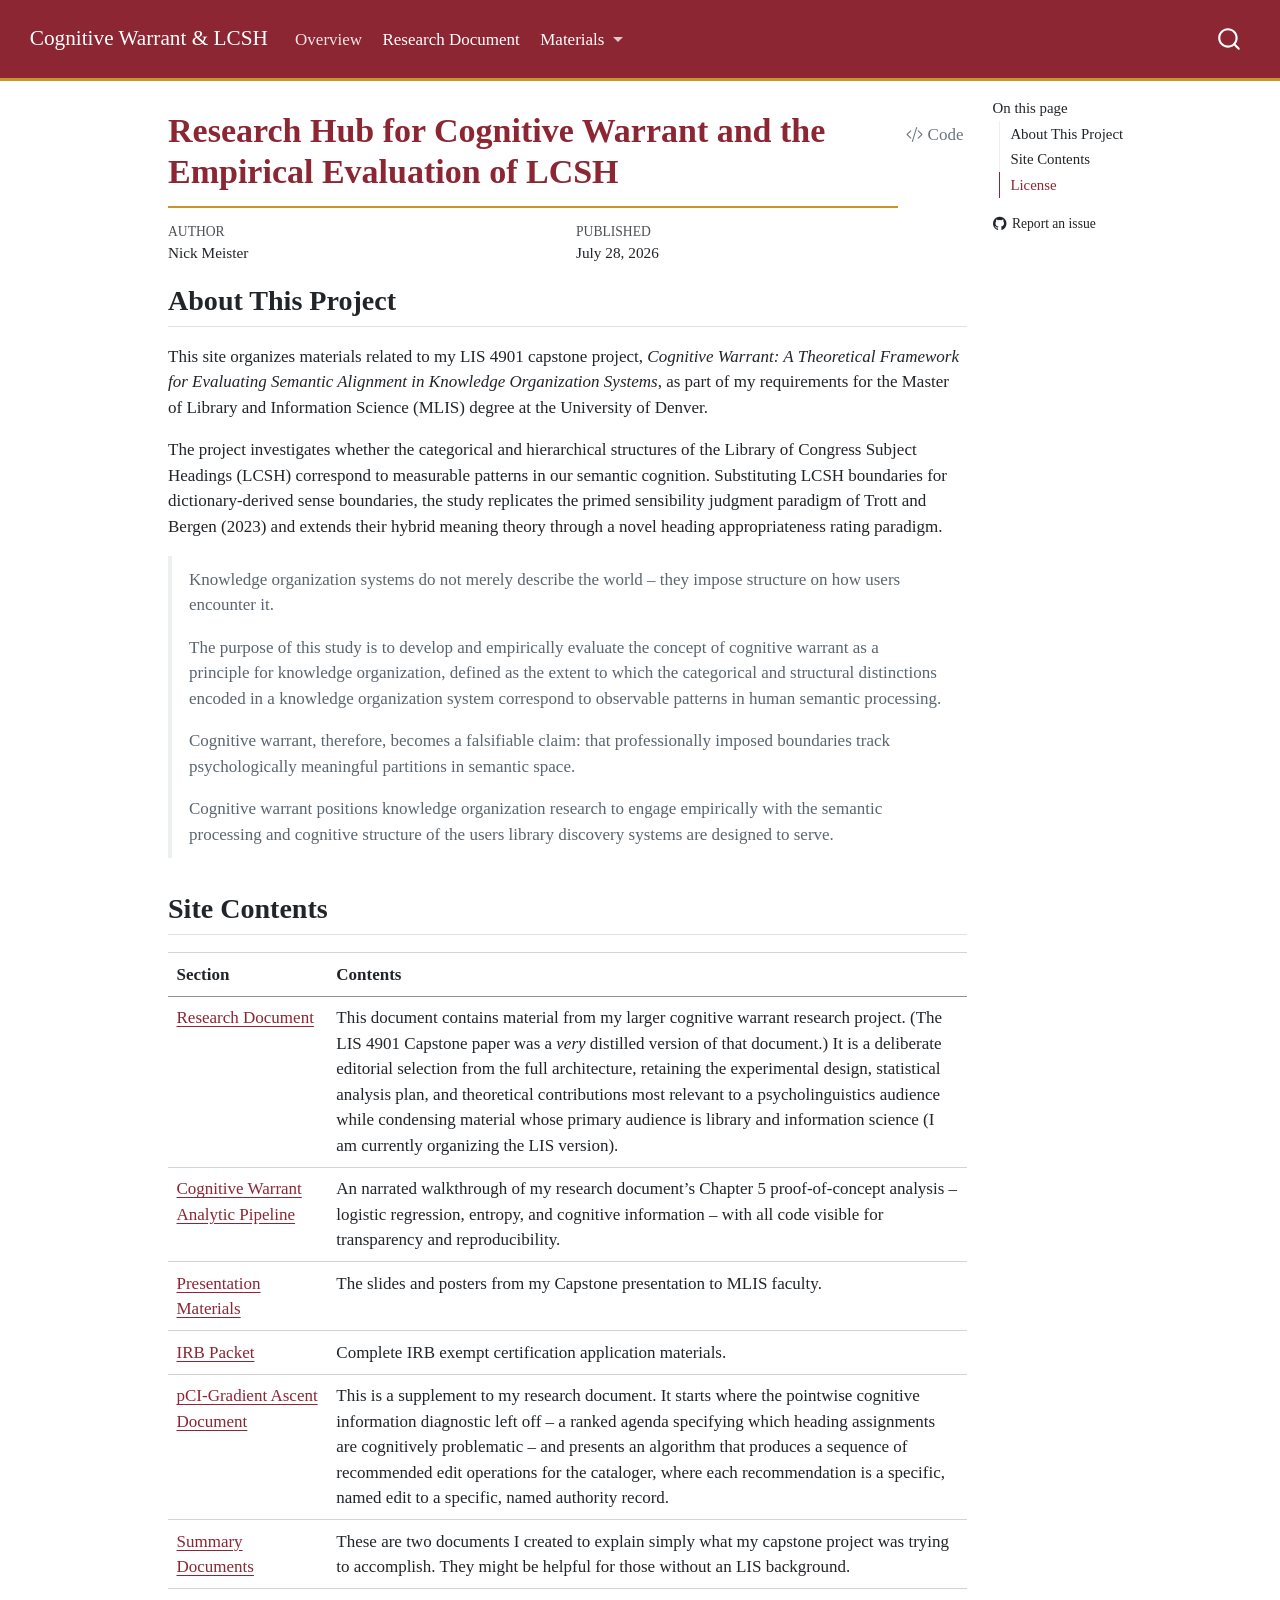
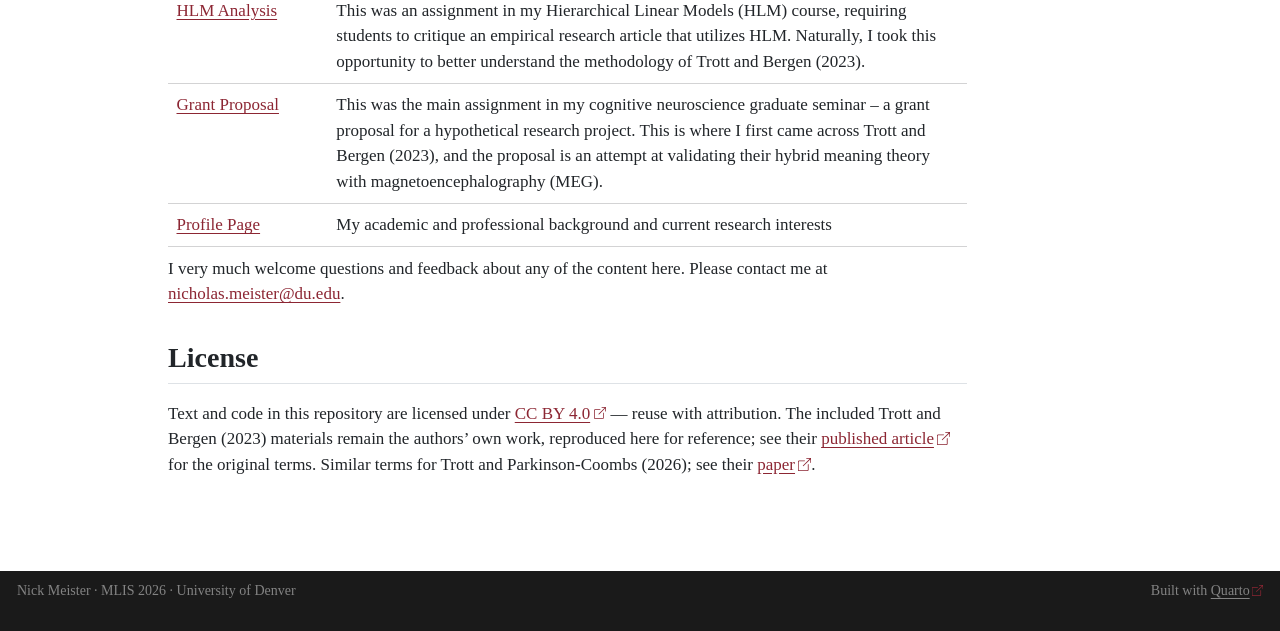
==== docs/index.html @ 25d312a7 "Minor edits" ====
<!DOCTYPE html>
<html xmlns="http://www.w3.org/1999/xhtml" lang="en" xml:lang="en"><head>

<meta charset="utf-8">
<meta name="generator" content="quarto-1.9.38">

<meta name="viewport" content="width=device-width, initial-scale=1.0, user-scalable=yes">

<meta name="author" content="Nick Meister">
<meta name="dcterms.date" content="2026-07-28">

<title>Research Hub for Cognitive Warrant and the Empirical Evaluation of LCSH – Cognitive Warrant &amp; LCSH: Research Hub</title>
<style>
/* Default styles provided by pandoc.
** See https://pandoc.org/MANUAL.html#variables-for-html for config info.
*/
code{white-space: pre-wrap;}
span.smallcaps{font-variant: small-caps;}
div.columns{display: flex; gap: min(4vw, 1.5em);}
div.column{flex: auto; overflow-x: auto;}
div.hanging-indent{margin-left: 1.5em; text-indent: -1.5em;}
ul.task-list{list-style: none;}
ul.task-list li input[type="checkbox"] {
  width: 0.8em;
  margin: 0 0.8em 0.2em -1em; /* quarto-specific, see https://github.com/quarto-dev/quarto-cli/issues/4556 */ 
  vertical-align: middle;
}
/* CSS for syntax highlighting */
html { -webkit-text-size-adjust: 100%; }
pre > code.sourceCode { white-space: pre; position: relative; }
pre > code.sourceCode > span { display: inline-block; line-height: 1.25; }
pre > code.sourceCode > span:empty { height: 1.2em; }
.sourceCode { overflow: visible; }
code.sourceCode > span { color: inherit; text-decoration: inherit; }
div.sourceCode { margin: 1em 0; }
pre.sourceCode { margin: 0; }
@media screen {
div.sourceCode { overflow: auto; }
}
@media print {
pre > code.sourceCode { white-space: pre-wrap; }
pre > code.sourceCode > span { text-indent: -5em; padding-left: 5em; }
}
pre.numberSource code
  { counter-reset: source-line 0; }
pre.numberSource code > span
  { position: relative; left: -4em; counter-increment: source-line; }
pre.numberSource code > span > a:first-child::before
  { content: counter(source-line);
    position: relative; left: -1em; text-align: right; vertical-align: baseline;
    border: none; display: inline-block;
    -webkit-touch-callout: none; -webkit-user-select: none;
    -khtml-user-select: none; -moz-user-select: none;
    -ms-user-select: none; user-select: none;
    padding: 0 4px; width: 4em;
  }
pre.numberSource { margin-left: 3em;  padding-left: 4px; }
div.sourceCode
  {   }
@media screen {
pre > code.sourceCode > span > a:first-child::before { text-decoration: underline; }
}
</style>


<script src="site_libs/quarto-nav/quarto-nav.js"></script>
<script src="site_libs/quarto-nav/headroom.min.js"></script>
<script src="site_libs/clipboard/clipboard.min.js"></script>
<script src="site_libs/quarto-search/autocomplete.umd.js"></script>
<script src="site_libs/quarto-search/fuse.min.js"></script>
<script src="site_libs/quarto-search/quarto-search.js"></script>
<meta name="quarto:offset" content="./">
<link href="./assets/img/favicon.png" rel="icon" type="image/png">
<script src="site_libs/quarto-html/quarto.js" type="module"></script>
<script src="site_libs/quarto-html/tabsets/tabsets.js" type="module"></script>
<script src="site_libs/quarto-html/popper.min.js"></script>
<script src="site_libs/quarto-html/tippy.umd.min.js"></script>
<script src="site_libs/quarto-html/anchor.min.js"></script>
<link href="site_libs/quarto-html/tippy.css" rel="stylesheet">
<link href="site_libs/quarto-html/quarto-syntax-highlighting-de63f62b328812d8e578a4d74e282472.css" rel="stylesheet" id="quarto-text-highlighting-styles">
<script src="site_libs/bootstrap/bootstrap.min.js"></script>
<link href="site_libs/bootstrap/bootstrap-icons.css" rel="stylesheet">
<link href="site_libs/bootstrap/bootstrap-5c095410065b229b6694b9f661c4a6af.min.css" rel="stylesheet" append-hash="true" id="quarto-bootstrap" data-mode="light">
<script id="quarto-search-options" type="application/json">{
  "location": "navbar",
  "copy-button": false,
  "collapse-after": 3,
  "panel-placement": "end",
  "type": "overlay",
  "limit": 50,
  "keyboard-shortcut": [
    "f",
    "/",
    "s"
  ],
  "show-item-context": false,
  "language": {
    "search-no-results-text": "No results",
    "search-matching-documents-text": "matching documents",
    "search-copy-link-title": "Copy link to search",
    "search-hide-matches-text": "Hide additional matches",
    "search-more-match-text": "more match in this document",
    "search-more-matches-text": "more matches in this document",
    "search-clear-button-title": "Clear",
    "search-text-placeholder": "",
    "search-detached-cancel-button-title": "Cancel",
    "search-submit-button-title": "Submit",
    "search-label": "Search"
  }
}</script>
<style>html{ scroll-behavior: smooth; }</style>


</head>

<body class="nav-fixed quarto-light">

<div id="quarto-search-results"></div>
  <header id="quarto-header" class="headroom fixed-top">
    <nav class="navbar navbar-expand-lg " data-bs-theme="dark">
      <div class="navbar-container container-fluid">
      <div class="navbar-brand-container mx-auto">
    <a class="navbar-brand" href="./index.html">
    <span class="navbar-title">Cognitive Warrant &amp; LCSH</span>
    </a>
  </div>
            <div id="quarto-search" class="" title="Search"></div>
          <button class="navbar-toggler" type="button" data-bs-toggle="collapse" data-bs-target="#navbarCollapse" aria-controls="navbarCollapse" role="menu" aria-expanded="false" aria-label="Toggle navigation" onclick="if (window.quartoToggleHeadroom) { window.quartoToggleHeadroom(); }">
  <span class="navbar-toggler-icon"></span>
</button>
          <div class="collapse navbar-collapse" id="navbarCollapse">
            <ul class="navbar-nav navbar-nav-scroll me-auto">
  <li class="nav-item">
    <a class="nav-link active" href="./index.html" aria-current="page"> 
<span class="menu-text">Overview</span></a>
  </li>  
  <li class="nav-item">
    <a class="nav-link" href="./pages/manuscript.html"> 
<span class="menu-text">Research Document</span></a>
  </li>  
  <li class="nav-item dropdown ">
    <a class="nav-link dropdown-toggle" href="#" id="nav-menu-materials" role="link" data-bs-toggle="dropdown" aria-expanded="false">
 <span class="menu-text">Materials</span>
    </a>
    <ul class="dropdown-menu" aria-labelledby="nav-menu-materials">    
        <li>
    <a class="dropdown-item" href="./pages/irb.html">
 <span class="dropdown-text">IRB Packet</span></a>
  </li>  
        <li>
    <a class="dropdown-item" href="./pages/presentation.html">
 <span class="dropdown-text">Presentation</span></a>
  </li>  
        <li>
    <a class="dropdown-item" href="./pages/cognitive-warrant-pipeline.html">
 <span class="dropdown-text">Analytic Pipeline</span></a>
  </li>  
    </ul>
  </li>
</ul>
          </div> <!-- /navcollapse -->
            <div class="quarto-navbar-tools">
</div>
      </div> <!-- /container-fluid -->
    </nav>
</header>
<!-- content -->
<div id="quarto-content" class="quarto-container page-columns page-rows-contents page-layout-article page-navbar">
<!-- sidebar -->
<!-- margin-sidebar -->
    <div id="quarto-margin-sidebar" class="sidebar margin-sidebar">
        <nav id="TOC" role="doc-toc" class="toc-active">
    <h2 id="toc-title">On this page</h2>
   
  <ul>
  <li><a href="#about-this-project" id="toc-about-this-project" class="nav-link active" data-scroll-target="#about-this-project">About This Project</a></li>
  <li><a href="#site-contents" id="toc-site-contents" class="nav-link" data-scroll-target="#site-contents">Site Contents</a></li>
  <li><a href="#license" id="toc-license" class="nav-link" data-scroll-target="#license">License</a></li>
  </ul>
<div class="toc-actions"><ul><li><a href="https://github.com/nicholasmeister/cognitive-warrant/issues/new" class="toc-action"><i class="bi bi-github"></i>Report an issue</a></li></ul></div></nav>
    </div>
<!-- main -->
<main class="content" id="quarto-document-content">

<header id="title-block-header" class="quarto-title-block default">
<div class="quarto-title">
<div class="quarto-title-block"><div><h1 class="title">Research Hub for Cognitive Warrant and the Empirical Evaluation of LCSH</h1><button type="button" class="btn code-tools-button" id="quarto-code-tools-source"><i class="bi"></i> Code</button></div></div>
</div>



<div class="quarto-title-meta">

    <div>
    <div class="quarto-title-meta-heading">Author</div>
    <div class="quarto-title-meta-contents">
             <p>Nick Meister </p>
          </div>
  </div>
    
    <div>
    <div class="quarto-title-meta-heading">Published</div>
    <div class="quarto-title-meta-contents">
      <p class="date">July 28, 2026</p>
    </div>
  </div>
  
    
  </div>
  


</header>


<section id="about-this-project" class="level2">
<h2 class="anchored" data-anchor-id="about-this-project">About This Project</h2>
<p>This site organizes materials related to my LIS 4901 capstone project, <em>Cognitive Warrant: A Theoretical Framework for Evaluating Semantic Alignment in Knowledge Organization Systems</em>, as part of my requirements for the Master of Library and Information Science (MLIS) degree at the University of Denver.</p>
<p>The project investigates whether the categorical and hierarchical structures of the Library of Congress Subject Headings (LCSH) correspond to measurable patterns in our semantic cognition. Substituting LCSH boundaries for dictionary-derived sense boundaries, the study replicates the primed sensibility judgment paradigm of Trott and Bergen (2023) and extends their hybrid meaning theory through a novel heading appropriateness rating paradigm.</p>
<blockquote class="blockquote">
<p>Knowledge organization systems do not merely describe the world – they impose structure on how users encounter it.</p>
<p>The purpose of this study is to develop and empirically evaluate the concept of cognitive warrant as a principle for knowledge organization, defined as the extent to which the categorical and structural distinctions encoded in a knowledge organization system correspond to observable patterns in human semantic processing.</p>
<p>Cognitive warrant, therefore, becomes a falsifiable claim: that professionally imposed boundaries track psychologically meaningful partitions in semantic space.</p>
<p>Cognitive warrant positions knowledge organization research to engage empirically with the semantic processing and cognitive structure of the users library discovery systems are designed to serve.</p>
</blockquote>
</section>
<section id="site-contents" class="level2">
<h2 class="anchored" data-anchor-id="site-contents">Site Contents</h2>
<table class="caption-top table">
<colgroup>
<col style="width: 20%">
<col style="width: 80%">
</colgroup>
<thead>
<tr class="header">
<th>Section</th>
<th>Contents</th>
</tr>
</thead>
<tbody>
<tr class="odd">
<td><a href="./pages/manuscript.html">Research Document</a></td>
<td>This document contains material from my larger cognitive warrant research project. (The LIS 4901 Capstone paper was a <em>very</em> distilled version of that document.) It is a deliberate editorial selection from the full architecture, retaining the experimental design, statistical analysis plan, and theoretical contributions most relevant to a psycholinguistics audience while condensing material whose primary audience is library and information science (I am currently organizing the LIS version).</td>
</tr>
<tr class="even">
<td><a href="./pages/cognitive-warrant-pipeline.html">Cognitive Warrant Analytic Pipeline</a></td>
<td>An narrated walkthrough of my research document’s Chapter 5 proof-of-concept analysis – logistic regression, entropy, and cognitive information – with all code visible for transparency and reproducibility.</td>
</tr>
<tr class="odd">
<td><a href="./pages/presentation.html">Presentation Materials</a></td>
<td>The slides and posters from my Capstone presentation to MLIS faculty.</td>
</tr>
<tr class="even">
<td><a href="./pages/irb.html">IRB Packet</a></td>
<td>Complete IRB exempt certification application materials.</td>
</tr>
<tr class="odd">
<td><a href="./pages/gradient-ascent.html">pCI-Gradient Ascent Document</a></td>
<td>This is a supplement to my research document. It starts where the pointwise cognitive information diagnostic left off – a ranked agenda specifying which heading assignments are cognitively problematic – and presents an algorithm that produces a sequence of recommended edit operations for the cataloger, where each recommendation is a specific, named edit to a specific, named authority record.</td>
</tr>
<tr class="even">
<td><a href="./pages/summary-documents.html">Summary Documents</a></td>
<td>These are two documents I created to explain simply what my capstone project was trying to accomplish. They might be helpful for those without an LIS background.</td>
</tr>
<tr class="odd">
<td><a href="./pages/hlm-analysis.html">HLM Analysis</a></td>
<td>This was an assignment in my Hierarchical Linear Models (HLM) course, requiring students to critique an empirical research article that utilizes HLM. Naturally, I took this opportunity to better understand the methodology of Trott and Bergen (2023).</td>
</tr>
<tr class="even">
<td><a href="./pages/grant-proposal.html">Grant Proposal</a></td>
<td>This was the main assignment in my cognitive neuroscience graduate seminar – a grant proposal for a hypothetical research project. This is where I first came across Trott and Bergen (2023), and the proposal is an attempt at validating their hybrid meaning theory with magnetoencephalography (MEG).</td>
</tr>
<tr class="odd">
<td><a href="./pages/profile.html">Profile Page</a></td>
<td>My academic and professional background and current research interests</td>
</tr>
</tbody>
</table>
<p>I very much welcome questions and feedback about any of the content here. Please contact me at <a href="mailto:nicholas.meister@du.edu">nicholas.meister@du.edu</a>.</p>
</section>
<section id="license" class="level2">
<h2 class="anchored" data-anchor-id="license">License</h2>
<p>Text and code in this repository are licensed under <a href="https://github.com/nicholasmeister/cognitive-warrant/blob/main/LICENSE">CC BY 4.0</a> — reuse with attribution. The included Trott and Bergen (2023) materials remain the authors’ own work, reproduced here for reference; see their <a href="https://doi.org/10.1037/rev0000420">published article</a> for the original terms. Similar terms for Trott and Parkinson-Coombs (2026); see their <a href="https://aclanthology.org/2026.evaleval-1.21/">paper</a>.</p>


<!-- -->

</section>

</main> <!-- /main -->
<script id="quarto-html-after-body" type="application/javascript">
  window.document.addEventListener("DOMContentLoaded", function (event) {
    const icon = "";
    const anchorJS = new window.AnchorJS();
    anchorJS.options = {
      placement: 'right',
      icon: icon
    };
    anchorJS.add('.anchored');
    const isCodeAnnotation = (el) => {
      for (const clz of el.classList) {
        if (clz.startsWith('code-annotation-')) {                     
          return true;
        }
      }
      return false;
    }
    const onCopySuccess = function(e) {
      // button target
      const button = e.trigger;
      // don't keep focus
      button.blur();
      // flash "checked"
      button.classList.add('code-copy-button-checked');
      var currentTitle = button.getAttribute("title");
      button.setAttribute("title", "Copied!");
      let tooltip;
      if (window.bootstrap) {
        button.setAttribute("data-bs-toggle", "tooltip");
        button.setAttribute("data-bs-placement", "left");
        button.setAttribute("data-bs-title", "Copied!");
        tooltip = new bootstrap.Tooltip(button, 
          { trigger: "manual", 
            customClass: "code-copy-button-tooltip",
            offset: [0, -8]});
        tooltip.show();    
      }
      setTimeout(function() {
        if (tooltip) {
          tooltip.hide();
          button.removeAttribute("data-bs-title");
          button.removeAttribute("data-bs-toggle");
          button.removeAttribute("data-bs-placement");
        }
        button.setAttribute("title", currentTitle);
        button.classList.remove('code-copy-button-checked');
      }, 1000);
      // clear code selection
      e.clearSelection();
    }
    const getTextToCopy = function(trigger) {
      const outerScaffold = trigger.parentElement.cloneNode(true);
      const codeEl = outerScaffold.querySelector('code');
      for (const childEl of codeEl.children) {
        if (isCodeAnnotation(childEl)) {
          childEl.remove();
        }
      }
      return codeEl.innerText;
    }
    const clipboard = new window.ClipboardJS('.code-copy-button:not([data-in-quarto-modal])', {
      text: getTextToCopy
    });
    clipboard.on('success', onCopySuccess);
    if (window.document.getElementById('quarto-embedded-source-code-modal')) {
      const clipboardModal = new window.ClipboardJS('.code-copy-button[data-in-quarto-modal]', {
        text: getTextToCopy,
        container: window.document.getElementById('quarto-embedded-source-code-modal')
      });
      clipboardModal.on('success', onCopySuccess);
    }
    const viewSource = window.document.getElementById('quarto-view-source') ||
                       window.document.getElementById('quarto-code-tools-source');
    if (viewSource) {
      const sourceUrl = viewSource.getAttribute("data-quarto-source-url");
      viewSource.addEventListener("click", function(e) {
        if (sourceUrl) {
          // rstudio viewer pane
          if (/\bcapabilities=\b/.test(window.location)) {
            window.open(sourceUrl);
          } else {
            window.location.href = sourceUrl;
          }
        } else {
          const modal = new bootstrap.Modal(document.getElementById('quarto-embedded-source-code-modal'));
          modal.show();
        }
        return false;
      });
    }
    function toggleCodeHandler(show) {
      return function(e) {
        const detailsSrc = window.document.querySelectorAll(".cell > details > .sourceCode");
        for (let i=0; i<detailsSrc.length; i++) {
          const details = detailsSrc[i].parentElement;
          if (show) {
            details.open = true;
          } else {
            details.removeAttribute("open");
          }
        }
        const cellCodeDivs = window.document.querySelectorAll(".cell > .sourceCode");
        const fromCls = show ? "hidden" : "unhidden";
        const toCls = show ? "unhidden" : "hidden";
        for (let i=0; i<cellCodeDivs.length; i++) {
          const codeDiv = cellCodeDivs[i];
          if (codeDiv.classList.contains(fromCls)) {
            codeDiv.classList.remove(fromCls);
            codeDiv.classList.add(toCls);
          } 
        }
        return false;
      }
    }
    const hideAllCode = window.document.getElementById("quarto-hide-all-code");
    if (hideAllCode) {
      hideAllCode.addEventListener("click", toggleCodeHandler(false));
    }
    const showAllCode = window.document.getElementById("quarto-show-all-code");
    if (showAllCode) {
      showAllCode.addEventListener("click", toggleCodeHandler(true));
    }
      var localhostRegex = new RegExp(/^(?:http|https):\/\/localhost\:?[0-9]*\//);
      var mailtoRegex = new RegExp(/^mailto:/);
        var filterRegex = new RegExp('/' + window.location.host + '/');
      var isInternal = (href) => {
          return filterRegex.test(href) || localhostRegex.test(href) || mailtoRegex.test(href);
      }
      // Inspect non-navigation links and adorn them if external
     var links = window.document.querySelectorAll('a[href]:not(.nav-link):not(.navbar-brand):not(.toc-action):not(.sidebar-link):not(.sidebar-item-toggle):not(.pagination-link):not(.no-external):not([aria-hidden]):not(.dropdown-item):not(.quarto-navigation-tool):not(.about-link)');
      for (var i=0; i<links.length; i++) {
        const link = links[i];
        if (!isInternal(link.href)) {
          // undo the damage that might have been done by quarto-nav.js in the case of
          // links that we want to consider external
          if (link.dataset.originalHref !== undefined) {
            link.href = link.dataset.originalHref;
          }
            // target, if specified
            link.setAttribute("target", "_blank");
            if (link.getAttribute("rel") === null) {
              link.setAttribute("rel", "noopener");
            }
            // default icon
            link.classList.add("external");
        }
      }
    function tippyHover(el, contentFn, onTriggerFn, onUntriggerFn) {
      const config = {
        allowHTML: true,
        maxWidth: 500,
        delay: 100,
        arrow: false,
        appendTo: function(el) {
            return el.parentElement;
        },
        interactive: true,
        interactiveBorder: 10,
        theme: 'quarto',
        placement: 'bottom-start',
      };
      if (contentFn) {
        config.content = contentFn;
      }
      if (onTriggerFn) {
        config.onTrigger = onTriggerFn;
      }
      if (onUntriggerFn) {
        config.onUntrigger = onUntriggerFn;
      }
      window.tippy(el, config); 
    }
    const noterefs = window.document.querySelectorAll('a[role="doc-noteref"]');
    for (var i=0; i<noterefs.length; i++) {
      const ref = noterefs[i];
      tippyHover(ref, function() {
        // use id or data attribute instead here
        let href = ref.getAttribute('data-footnote-href') || ref.getAttribute('href');
        try { href = new URL(href).hash; } catch {}
        const id = href.replace(/^#\/?/, "");
        const note = window.document.getElementById(id);
        if (note) {
          return note.innerHTML;
        } else {
          return "";
        }
      });
    }
    const xrefs = window.document.querySelectorAll('a.quarto-xref');
    const processXRef = (id, note) => {
      // Strip column container classes
      const stripColumnClz = (el) => {
        el.classList.remove("page-full", "page-columns");
        if (el.children) {
          for (const child of el.children) {
            stripColumnClz(child);
          }
        }
      }
      stripColumnClz(note)
      if (id === null || id.startsWith('sec-')) {
        // Special case sections, only their first couple elements
        const container = document.createElement("div");
        if (note.children && note.children.length > 2) {
          container.appendChild(note.children[0].cloneNode(true));
          for (let i = 1; i < note.children.length; i++) {
            const child = note.children[i];
            if (child.tagName === "P" && child.innerText === "") {
              continue;
            } else {
              container.appendChild(child.cloneNode(true));
              break;
            }
          }
          if (window.Quarto?.typesetMath) {
            window.Quarto.typesetMath(container);
          }
          return container.innerHTML
        } else {
          if (window.Quarto?.typesetMath) {
            window.Quarto.typesetMath(note);
          }
          return note.innerHTML;
        }
      } else {
        // Remove any anchor links if they are present
        const anchorLink = note.querySelector('a.anchorjs-link');
        if (anchorLink) {
          anchorLink.remove();
        }
        if (window.Quarto?.typesetMath) {
          window.Quarto.typesetMath(note);
        }
        if (note.classList.contains("callout")) {
          return note.outerHTML;
        } else {
          return note.innerHTML;
        }
      }
    }
    for (var i=0; i<xrefs.length; i++) {
      const xref = xrefs[i];
      tippyHover(xref, undefined, function(instance) {
        instance.disable();
        let url = xref.getAttribute('href');
        let hash = undefined; 
        if (url.startsWith('#')) {
          hash = url;
        } else {
          try { hash = new URL(url).hash; } catch {}
        }
        if (hash) {
          const id = hash.replace(/^#\/?/, "");
          const note = window.document.getElementById(id);
          if (note !== null) {
            try {
              const html = processXRef(id, note.cloneNode(true));
              instance.setContent(html);
            } finally {
              instance.enable();
              instance.show();
            }
          } else {
            // See if we can fetch this
            fetch(url.split('#')[0])
            .then(res => res.text())
            .then(html => {
              const parser = new DOMParser();
              const htmlDoc = parser.parseFromString(html, "text/html");
              const note = htmlDoc.getElementById(id);
              if (note !== null) {
                const html = processXRef(id, note);
                instance.setContent(html);
              } 
            }).finally(() => {
              instance.enable();
              instance.show();
            });
          }
        } else {
          // See if we can fetch a full url (with no hash to target)
          // This is a special case and we should probably do some content thinning / targeting
          fetch(url)
          .then(res => res.text())
          .then(html => {
            const parser = new DOMParser();
            const htmlDoc = parser.parseFromString(html, "text/html");
            const note = htmlDoc.querySelector('main.content');
            if (note !== null) {
              // This should only happen for chapter cross references
              // (since there is no id in the URL)
              // remove the first header
              if (note.children.length > 0 && note.children[0].tagName === "HEADER") {
                note.children[0].remove();
              }
              const html = processXRef(null, note);
              instance.setContent(html);
            } 
          }).finally(() => {
            instance.enable();
            instance.show();
          });
        }
      }, function(instance) {
      });
    }
        let selectedAnnoteEl;
        const selectorForAnnotation = ( cell, annotation) => {
          let cellAttr = 'data-code-cell="' + cell + '"';
          let lineAttr = 'data-code-annotation="' +  annotation + '"';
          const selector = 'span[' + cellAttr + '][' + lineAttr + ']';
          return selector;
        }
        const selectCodeLines = (annoteEl) => {
          const doc = window.document;
          const targetCell = annoteEl.getAttribute("data-target-cell");
          const targetAnnotation = annoteEl.getAttribute("data-target-annotation");
          const annoteSpan = window.document.querySelector(selectorForAnnotation(targetCell, targetAnnotation));
          const lines = annoteSpan.getAttribute("data-code-lines").split(",");
          const lineIds = lines.map((line) => {
            return targetCell + "-" + line;
          })
          let top = null;
          let height = null;
          let parent = null;
          if (lineIds.length > 0) {
              //compute the position of the single el (top and bottom and make a div)
              const el = window.document.getElementById(lineIds[0]);
              top = el.offsetTop;
              height = el.offsetHeight;
              parent = el.parentElement.parentElement;
            if (lineIds.length > 1) {
              const lastEl = window.document.getElementById(lineIds[lineIds.length - 1]);
              const bottom = lastEl.offsetTop + lastEl.offsetHeight;
              height = bottom - top;
            }
            if (top !== null && height !== null && parent !== null) {
              // cook up a div (if necessary) and position it 
              let div = window.document.getElementById("code-annotation-line-highlight");
              if (div === null) {
                div = window.document.createElement("div");
                div.setAttribute("id", "code-annotation-line-highlight");
                div.style.position = 'absolute';
                parent.appendChild(div);
              }
              div.style.top = top - 2 + "px";
              div.style.height = height + 4 + "px";
              div.style.left = 0;
              let gutterDiv = window.document.getElementById("code-annotation-line-highlight-gutter");
              if (gutterDiv === null) {
                gutterDiv = window.document.createElement("div");
                gutterDiv.setAttribute("id", "code-annotation-line-highlight-gutter");
                gutterDiv.style.position = 'absolute';
                const codeCell = window.document.getElementById(targetCell);
                const gutter = codeCell.querySelector('.code-annotation-gutter');
                gutter.appendChild(gutterDiv);
              }
              gutterDiv.style.top = top - 2 + "px";
              gutterDiv.style.height = height + 4 + "px";
            }
            selectedAnnoteEl = annoteEl;
          }
        };
        const unselectCodeLines = () => {
          const elementsIds = ["code-annotation-line-highlight", "code-annotation-line-highlight-gutter"];
          elementsIds.forEach((elId) => {
            const div = window.document.getElementById(elId);
            if (div) {
              div.remove();
            }
          });
          selectedAnnoteEl = undefined;
        };
          // Handle positioning of the toggle
      window.addEventListener(
        "resize",
        throttle(() => {
          elRect = undefined;
          if (selectedAnnoteEl) {
            selectCodeLines(selectedAnnoteEl);
          }
        }, 10)
      );
      function throttle(fn, ms) {
      let throttle = false;
      let timer;
        return (...args) => {
          if(!throttle) { // first call gets through
              fn.apply(this, args);
              throttle = true;
          } else { // all the others get throttled
              if(timer) clearTimeout(timer); // cancel #2
              timer = setTimeout(() => {
                fn.apply(this, args);
                timer = throttle = false;
              }, ms);
          }
        };
      }
        // Attach click handler to the DT
        const annoteDls = window.document.querySelectorAll('dt[data-target-cell]');
        for (const annoteDlNode of annoteDls) {
          annoteDlNode.addEventListener('click', (event) => {
            const clickedEl = event.target;
            if (clickedEl !== selectedAnnoteEl) {
              unselectCodeLines();
              const activeEl = window.document.querySelector('dt[data-target-cell].code-annotation-active');
              if (activeEl) {
                activeEl.classList.remove('code-annotation-active');
              }
              selectCodeLines(clickedEl);
              clickedEl.classList.add('code-annotation-active');
            } else {
              // Unselect the line
              unselectCodeLines();
              clickedEl.classList.remove('code-annotation-active');
            }
          });
        }
    const findCites = (el) => {
      const parentEl = el.parentElement;
      if (parentEl) {
        const cites = parentEl.dataset.cites;
        if (cites) {
          return {
            el,
            cites: cites.split(' ')
          };
        } else {
          return findCites(el.parentElement)
        }
      } else {
        return undefined;
      }
    };
    var bibliorefs = window.document.querySelectorAll('a[role="doc-biblioref"]');
    for (var i=0; i<bibliorefs.length; i++) {
      const ref = bibliorefs[i];
      const citeInfo = findCites(ref);
      if (citeInfo) {
        tippyHover(citeInfo.el, function() {
          var popup = window.document.createElement('div');
          citeInfo.cites.forEach(function(cite) {
            var citeDiv = window.document.createElement('div');
            citeDiv.classList.add('hanging-indent');
            citeDiv.classList.add('csl-entry');
            var biblioDiv = window.document.getElementById('ref-' + cite);
            if (biblioDiv) {
              citeDiv.innerHTML = biblioDiv.innerHTML;
            }
            popup.appendChild(citeDiv);
          });
          return popup.innerHTML;
        });
      }
    }
  });
  </script><div class="modal fade" id="quarto-embedded-source-code-modal" tabindex="-1" aria-labelledby="quarto-embedded-source-code-modal-label" aria-hidden="true"><div class="modal-dialog modal-dialog-scrollable"><div class="modal-content"><div class="modal-header"><h5 class="modal-title" id="quarto-embedded-source-code-modal-label">Source Code</h5><button class="btn-close" data-bs-dismiss="modal"></button></div><div class="modal-body"><div class="">
<div class="code-copy-outer-scaffold"><div class="sourceCode" id="cb1" data-shortcodes="false"><pre class="sourceCode markdown code-with-copy"><code class="sourceCode markdown"><span id="cb1-1"><a href="#cb1-1" aria-hidden="true" tabindex="-1"></a><span class="co">---</span></span>
<span id="cb1-2"><a href="#cb1-2" aria-hidden="true" tabindex="-1"></a><span class="an">title:</span><span class="co"> "Research Hub for Cognitive Warrant and the Empirical Evaluation of LCSH"</span></span>
<span id="cb1-3"><a href="#cb1-3" aria-hidden="true" tabindex="-1"></a><span class="an">author:</span><span class="co"> "Nick Meister"</span></span>
<span id="cb1-4"><a href="#cb1-4" aria-hidden="true" tabindex="-1"></a><span class="an">date:</span><span class="co"> "July 28, 2026"</span></span>
<span id="cb1-5"><a href="#cb1-5" aria-hidden="true" tabindex="-1"></a><span class="co">---</span></span>
<span id="cb1-6"><a href="#cb1-6" aria-hidden="true" tabindex="-1"></a></span>
<span id="cb1-7"><a href="#cb1-7" aria-hidden="true" tabindex="-1"></a><span class="fu">## About This Project</span></span>
<span id="cb1-8"><a href="#cb1-8" aria-hidden="true" tabindex="-1"></a></span>
<span id="cb1-9"><a href="#cb1-9" aria-hidden="true" tabindex="-1"></a>This site organizes materials related to my LIS 4901 capstone project, *Cognitive Warrant: A Theoretical Framework for Evaluating Semantic Alignment in Knowledge Organization Systems*, as part of my requirements for the Master of Library and Information Science (MLIS) degree at the University of Denver.</span>
<span id="cb1-10"><a href="#cb1-10" aria-hidden="true" tabindex="-1"></a></span>
<span id="cb1-11"><a href="#cb1-11" aria-hidden="true" tabindex="-1"></a>The project investigates whether the categorical and hierarchical structures of the Library of Congress Subject Headings (LCSH) </span>
<span id="cb1-12"><a href="#cb1-12" aria-hidden="true" tabindex="-1"></a>correspond to measurable patterns in our semantic cognition. Substituting LCSH boundaries for dictionary-derived sense boundaries, the study replicates the primed sensibility judgment paradigm of Trott and Bergen (2023) and extends their hybrid meaning theory through a novel heading appropriateness rating paradigm.</span>
<span id="cb1-13"><a href="#cb1-13" aria-hidden="true" tabindex="-1"></a></span>
<span id="cb1-14"><a href="#cb1-14" aria-hidden="true" tabindex="-1"></a></span>
<span id="cb1-15"><a href="#cb1-15" aria-hidden="true" tabindex="-1"></a><span class="at">&gt;Knowledge organization systems do not merely describe the world -- they impose structure on how users encounter it.</span></span>
<span id="cb1-16"><a href="#cb1-16" aria-hidden="true" tabindex="-1"></a><span class="at">&gt;</span></span>
<span id="cb1-17"><a href="#cb1-17" aria-hidden="true" tabindex="-1"></a><span class="at">&gt;The purpose of this study is to develop and empirically evaluate the concept of cognitive warrant as a principle for knowledge organization, defined as the extent to which the categorical and structural distinctions encoded in a knowledge organization system correspond to observable patterns in human semantic processing.</span></span>
<span id="cb1-18"><a href="#cb1-18" aria-hidden="true" tabindex="-1"></a><span class="at">&gt;</span></span>
<span id="cb1-19"><a href="#cb1-19" aria-hidden="true" tabindex="-1"></a><span class="at">&gt;Cognitive warrant, therefore, becomes a falsifiable claim: that professionally imposed boundaries track psychologically meaningful partitions in semantic space.</span></span>
<span id="cb1-20"><a href="#cb1-20" aria-hidden="true" tabindex="-1"></a><span class="at">&gt;</span></span>
<span id="cb1-21"><a href="#cb1-21" aria-hidden="true" tabindex="-1"></a><span class="at">&gt;Cognitive warrant positions knowledge organization research to engage empirically with the semantic processing and cognitive structure of the users library discovery systems are designed to serve.</span></span>
<span id="cb1-22"><a href="#cb1-22" aria-hidden="true" tabindex="-1"></a></span>
<span id="cb1-23"><a href="#cb1-23" aria-hidden="true" tabindex="-1"></a></span>
<span id="cb1-24"><a href="#cb1-24" aria-hidden="true" tabindex="-1"></a><span class="fu">## Site Contents</span></span>
<span id="cb1-25"><a href="#cb1-25" aria-hidden="true" tabindex="-1"></a></span>
<span id="cb1-26"><a href="#cb1-26" aria-hidden="true" tabindex="-1"></a><span class="pp">|</span> Section <span class="pp">|</span> Contents <span class="pp">|</span></span>
<span id="cb1-27"><a href="#cb1-27" aria-hidden="true" tabindex="-1"></a><span class="pp">|---|---|</span></span>
<span id="cb1-28"><a href="#cb1-28" aria-hidden="true" tabindex="-1"></a><span class="pp">|</span> <span class="co">[</span><span class="ot">Research Document</span><span class="co">](pages/manuscript.qmd)</span> <span class="pp">|</span> This document contains material from my larger cognitive warrant research project. (The LIS 4901 Capstone paper was a *very* distilled version of that document.) It is a deliberate editorial selection from the full architecture, retaining the experimental design, statistical analysis plan, and theoretical contributions most relevant to a psycholinguistics audience while condensing material whose primary audience is library and information science (I am currently organizing the LIS version). <span class="pp">|</span></span>
<span id="cb1-29"><a href="#cb1-29" aria-hidden="true" tabindex="-1"></a><span class="pp">|</span> <span class="co">[</span><span class="ot">Cognitive Warrant Analytic Pipeline</span><span class="co">](pages/cognitive-warrant-pipeline.qmd)</span> <span class="pp">|</span> An narrated walkthrough of my research document's Chapter 5 proof-of-concept analysis -- logistic regression, entropy, and cognitive information -- with all code visible for transparency and reproducibility. <span class="pp">|</span></span>
<span id="cb1-30"><a href="#cb1-30" aria-hidden="true" tabindex="-1"></a><span class="pp">|</span> <span class="co">[</span><span class="ot">Presentation Materials</span><span class="co">](pages/presentation.qmd)</span> <span class="pp">|</span> The slides and posters from my Capstone presentation to MLIS faculty. <span class="pp">|</span></span>
<span id="cb1-31"><a href="#cb1-31" aria-hidden="true" tabindex="-1"></a><span class="pp">|</span> <span class="co">[</span><span class="ot">IRB Packet</span><span class="co">](pages/irb.qmd)</span> <span class="pp">|</span> Complete IRB exempt certification application materials. <span class="pp">|</span></span>
<span id="cb1-32"><a href="#cb1-32" aria-hidden="true" tabindex="-1"></a><span class="pp">|</span> <span class="co">[</span><span class="ot">pCI-Gradient Ascent Document</span><span class="co">](pages/gradient-ascent.qmd)</span> <span class="pp">|</span> This is a supplement to my research document. It starts where the pointwise cognitive information diagnostic left off -- a ranked agenda specifying which heading assignments are cognitively problematic -- and presents an algorithm that produces a sequence of recommended edit operations for the cataloger, where each recommendation is a specific, named edit to a specific, named authority record. </span>
<span id="cb1-33"><a href="#cb1-33" aria-hidden="true" tabindex="-1"></a><span class="pp">|</span> <span class="co">[</span><span class="ot">Summary Documents</span><span class="co">](pages/summary-documents.qmd)</span> <span class="pp">|</span> These are two documents I created to explain simply what my capstone project was trying to accomplish. They might be helpful for those without an LIS background.<span class="pp">|</span></span>
<span id="cb1-34"><a href="#cb1-34" aria-hidden="true" tabindex="-1"></a><span class="pp">|</span> <span class="co">[</span><span class="ot">HLM Analysis</span><span class="co">](pages/hlm-analysis.qmd)</span> <span class="pp">|</span> This was an assignment in my Hierarchical Linear Models (HLM) course, requiring students to critique an empirical research article that utilizes HLM. Naturally, I took this opportunity to better understand the methodology of Trott and Bergen (2023).<span class="pp">|</span></span>
<span id="cb1-35"><a href="#cb1-35" aria-hidden="true" tabindex="-1"></a><span class="pp">|</span> <span class="co">[</span><span class="ot">Grant Proposal</span><span class="co">](pages/grant-proposal.qmd)</span> <span class="pp">|</span> This was the main assignment in my cognitive neuroscience graduate seminar -- a grant proposal for a hypothetical research project. This is where I first came across Trott and Bergen (2023), and the proposal is an attempt at validating their hybrid meaning theory with magnetoencephalography (MEG).<span class="pp">|</span></span>
<span id="cb1-36"><a href="#cb1-36" aria-hidden="true" tabindex="-1"></a><span class="pp">|</span> <span class="co">[</span><span class="ot">Profile Page</span><span class="co">](pages/profile.qmd)</span> <span class="pp">|</span> My academic and professional background and current research interests <span class="pp">|</span></span>
<span id="cb1-37"><a href="#cb1-37" aria-hidden="true" tabindex="-1"></a></span>
<span id="cb1-38"><a href="#cb1-38" aria-hidden="true" tabindex="-1"></a>: {tbl-colwidths="<span class="co">[</span><span class="ot">20,80</span><span class="co">]</span>"}</span>
<span id="cb1-39"><a href="#cb1-39" aria-hidden="true" tabindex="-1"></a></span>
<span id="cb1-40"><a href="#cb1-40" aria-hidden="true" tabindex="-1"></a></span>
<span id="cb1-41"><a href="#cb1-41" aria-hidden="true" tabindex="-1"></a>I very much welcome questions and feedback about any of the content here. Please contact me at <span class="co">[</span><span class="ot">nicholas.meister@du.edu</span><span class="co">](mailto:nicholas.meister@du.edu)</span>.</span>
<span id="cb1-42"><a href="#cb1-42" aria-hidden="true" tabindex="-1"></a></span>
<span id="cb1-43"><a href="#cb1-43" aria-hidden="true" tabindex="-1"></a><span class="fu">## License</span></span>
<span id="cb1-44"><a href="#cb1-44" aria-hidden="true" tabindex="-1"></a></span>
<span id="cb1-45"><a href="#cb1-45" aria-hidden="true" tabindex="-1"></a>Text and code in this repository are licensed under <span class="co">[</span><span class="ot">CC BY 4.0</span><span class="co">](https://github.com/nicholasmeister/cognitive-warrant/blob/main/LICENSE)</span> — reuse with attribution. The included Trott and Bergen (2023) materials remain the authors' own work, reproduced here for reference; see their <span class="co">[</span><span class="ot">published article</span><span class="co">](https://doi.org/10.1037/rev0000420)</span> for the original terms. Similar terms for Trott and Parkinson-Coombs (2026); see their <span class="co">[</span><span class="ot">paper</span><span class="co">](https://aclanthology.org/2026.evaleval-1.21/)</span>.</span></code></pre></div><button title="Copy to Clipboard" class="code-copy-button" data-in-quarto-modal=""><i class="bi"></i></button></div>
</div></div></div></div></div>
</div> <!-- /content -->
<footer class="footer">
  <div class="nav-footer">
    <div class="nav-footer-left">
<p>Nick Meister · MLIS 2026 · University of Denver</p>
</div>   
    <div class="nav-footer-center">
      &nbsp;
    <div class="toc-actions d-sm-block d-md-none"><ul><li><a href="https://github.com/nicholasmeister/cognitive-warrant/issues/new" class="toc-action"><i class="bi bi-github"></i>Report an issue</a></li></ul></div></div>
    <div class="nav-footer-right">
<p>Built with <a href="https://quarto.org">Quarto</a></p>
</div>
  </div>
</footer>




<script src="site_libs/quarto-html/zenscroll-min.js"></script>
</body></html>
---- docs/site_libs/quarto-html/tippy.css ----
.tippy-box[data-animation=fade][data-state=hidden]{opacity:0}[data-tippy-root]{max-width:calc(100vw - 10px)}.tippy-box{position:relative;background-color:#333;color:#fff;border-radius:4px;font-size:14px;line-height:1.4;white-space:normal;outline:0;transition-property:transform,visibility,opacity}.tippy-box[data-placement^=top]>.tippy-arrow{bottom:0}.tippy-box[data-placement^=top]>.tippy-arrow:before{bottom:-7px;left:0;border-width:8px 8px 0;border-top-color:initial;transform-origin:center top}.tippy-box[data-placement^=bottom]>.tippy-arrow{top:0}.tippy-box[data-placement^=bottom]>.tippy-arrow:before{top:-7px;left:0;border-width:0 8px 8px;border-bottom-color:initial;transform-origin:center bottom}.tippy-box[data-placement^=left]>.tippy-arrow{right:0}.tippy-box[data-placement^=left]>.tippy-arrow:before{border-width:8px 0 8px 8px;border-left-color:initial;right:-7px;transform-origin:center left}.tippy-box[data-placement^=right]>.tippy-arrow{left:0}.tippy-box[data-placement^=right]>.tippy-arrow:before{left:-7px;border-width:8px 8px 8px 0;border-right-color:initial;transform-origin:center right}.tippy-box[data-inertia][data-state=visible]{transition-timing-function:cubic-bezier(.54,1.5,.38,1.11)}.tippy-arrow{width:16px;height:16px;color:#333}.tippy-arrow:before{content:"";position:absolute;border-color:transparent;border-style:solid}.tippy-content{position:relative;padding:5px 9px;z-index:1}
---- docs/site_libs/quarto-html/quarto-syntax-highlighting-de63f62b328812d8e578a4d74e282472.css ----
/* quarto syntax highlight colors */
:root {
  --quarto-hl-al-color: #ff5555;
  --quarto-hl-an-color: #6a737d;
  --quarto-hl-at-color: #d73a49;
  --quarto-hl-bn-color: #005cc5;
  --quarto-hl-bu-color: #d73a49;
  --quarto-hl-ch-color: #032f62;
  --quarto-hl-co-color: #6a737d;
  --quarto-hl-cv-color: #6a737d;
  --quarto-hl-cn-color: #005cc5;
  --quarto-hl-cf-color: #d73a49;
  --quarto-hl-dt-color: #d73a49;
  --quarto-hl-dv-color: #005cc5;
  --quarto-hl-do-color: #6a737d;
  --quarto-hl-er-color: #ff5555;
  --quarto-hl-ex-color: #d73a49;
  --quarto-hl-fl-color: #005cc5;
  --quarto-hl-fu-color: #6f42c1;
  --quarto-hl-im-color: #032f62;
  --quarto-hl-in-color: #6a737d;
  --quarto-hl-kw-color: #d73a49;
  --quarto-hl-op-color: #24292e;
  --quarto-hl-pp-color: #d73a49;
  --quarto-hl-re-color: #6a737d;
  --quarto-hl-sc-color: #005cc5;
  --quarto-hl-ss-color: #032f62;
  --quarto-hl-st-color: #032f62;
  --quarto-hl-va-color: #e36209;
  --quarto-hl-vs-color: #032f62;
  --quarto-hl-wa-color: #ff5555;
}

/* other quarto variables */
:root {
  --quarto-font-monospace: SFMono-Regular, Menlo, Monaco, Consolas, "Liberation Mono", "Courier New", monospace;
}

/* syntax highlight based on Pandoc's rules */
pre > code.sourceCode > span {
  color: #24292e;
}

code.sourceCode > span {
  color: #24292e;
}

div.sourceCode,
div.sourceCode pre.sourceCode {
  color: #24292e;
}

/* Normal */
code span {
  color: #24292e;
}

/* Alert */
code span.al {
  font-weight: bold;
  color: #ff5555;
}

/* Annotation */
code span.an {
  color: #6a737d;
}

/* Attribute */
code span.at {
  color: #d73a49;
}

/* BaseN */
code span.bn {
  color: #005cc5;
}

/* BuiltIn */
code span.bu {
  color: #d73a49;
}

/* ControlFlow */
code span.cf {
  color: #d73a49;
}

/* Char */
code span.ch {
  color: #032f62;
}

/* Constant */
code span.cn {
  color: #005cc5;
}

/* Comment */
code span.co {
  color: #6a737d;
}

/* CommentVar */
code span.cv {
  color: #6a737d;
}

/* Documentation */
code span.do {
  color: #6a737d;
}

/* DataType */
code span.dt {
  color: #d73a49;
}

/* DecVal */
code span.dv {
  color: #005cc5;
}

/* Error */
code span.er {
  color: #ff5555;
  text-decoration: underline;
}

/* Extension */
code span.ex {
  font-weight: bold;
  color: #d73a49;
}

/* Float */
code span.fl {
  color: #005cc5;
}

/* Function */
code span.fu {
  color: #6f42c1;
}

/* Import */
code span.im {
  color: #032f62;
}

/* Information */
code span.in {
  color: #6a737d;
}

/* Keyword */
code span.kw {
  color: #d73a49;
}

/* Operator */
code span.op {
  color: #24292e;
}

/* Preprocessor */
code span.pp {
  color: #d73a49;
}

/* RegionMarker */
code span.re {
  color: #6a737d;
}

/* SpecialChar */
code span.sc {
  color: #005cc5;
}

/* SpecialString */
code span.ss {
  color: #032f62;
}

/* String */
code span.st {
  color: #032f62;
}

/* Variable */
code span.va {
  color: #e36209;
}

/* VerbatimString */
code span.vs {
  color: #032f62;
}

/* Warning */
code span.wa {
  color: #ff5555;
}

.prevent-inlining {
  content: "</";
}

/*# sourceMappingURL=e073dde7d9be180d5cbafa952671d6f8.css.map */
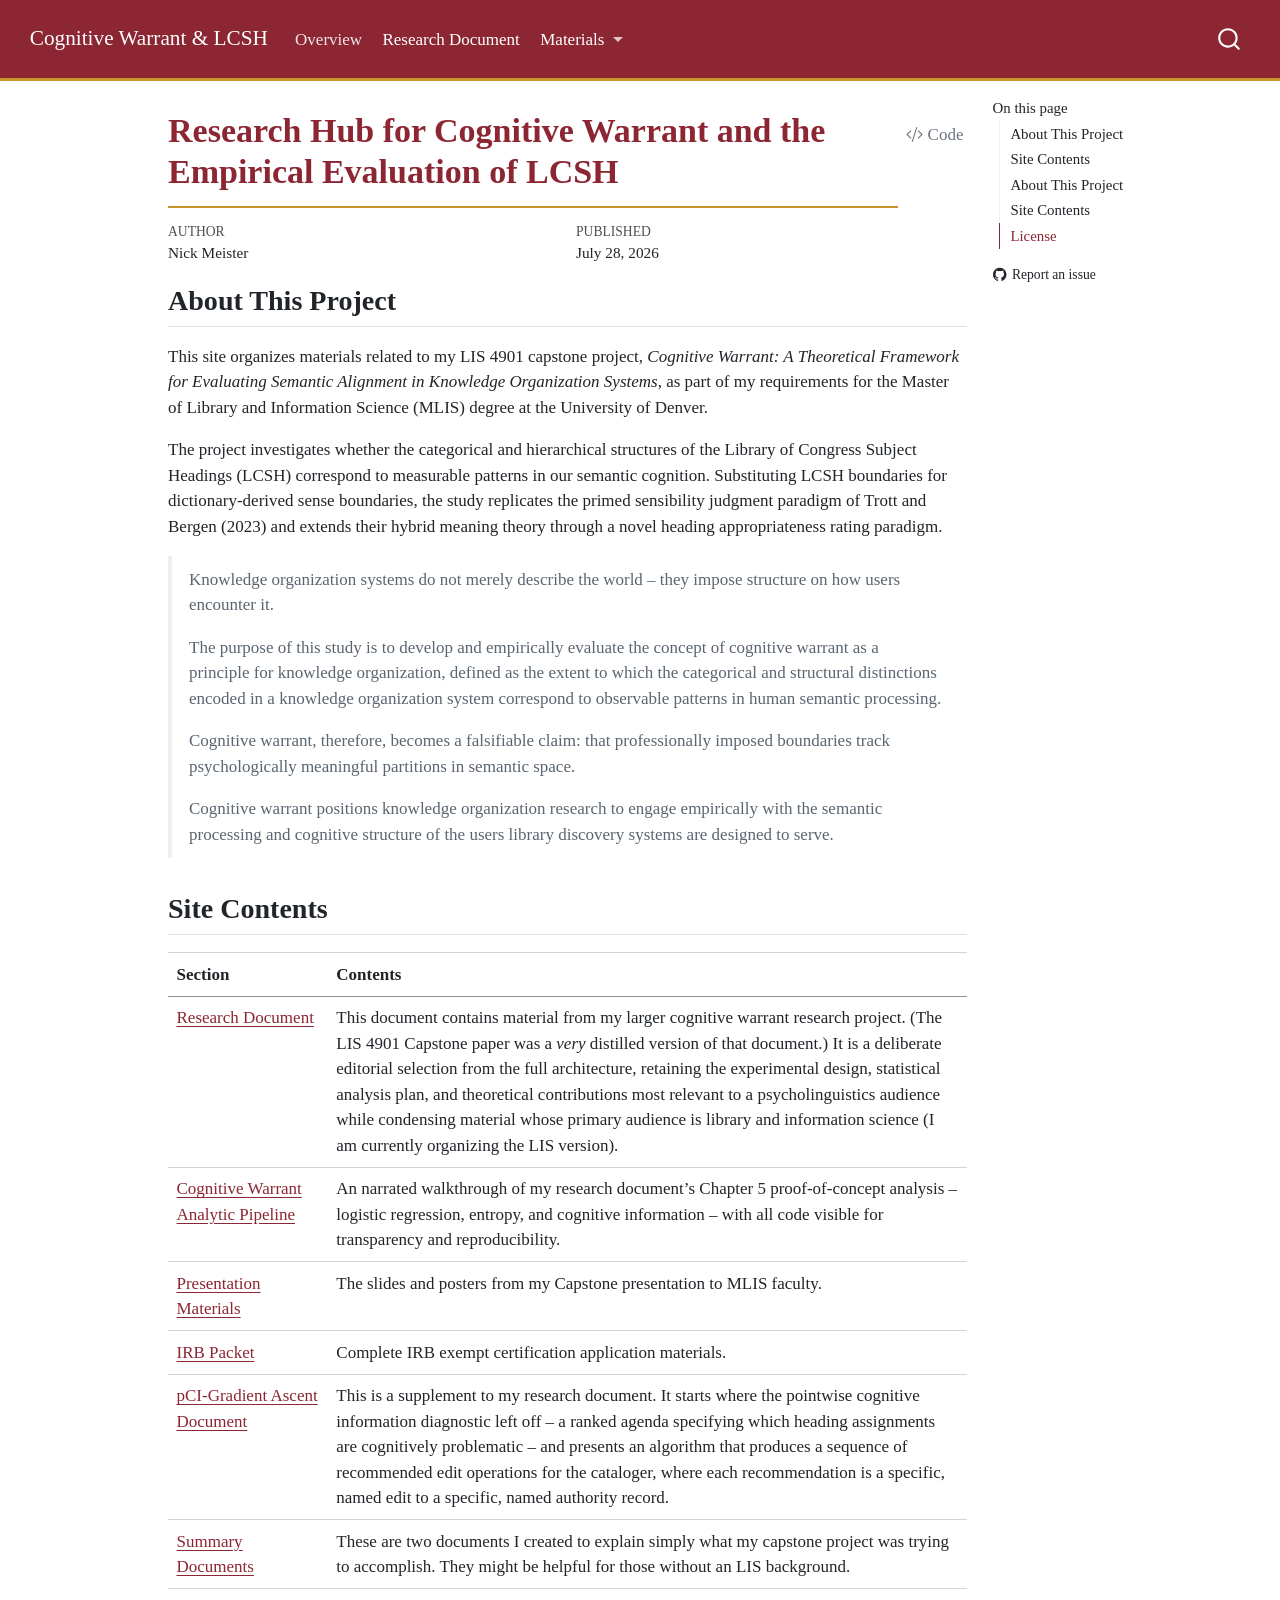
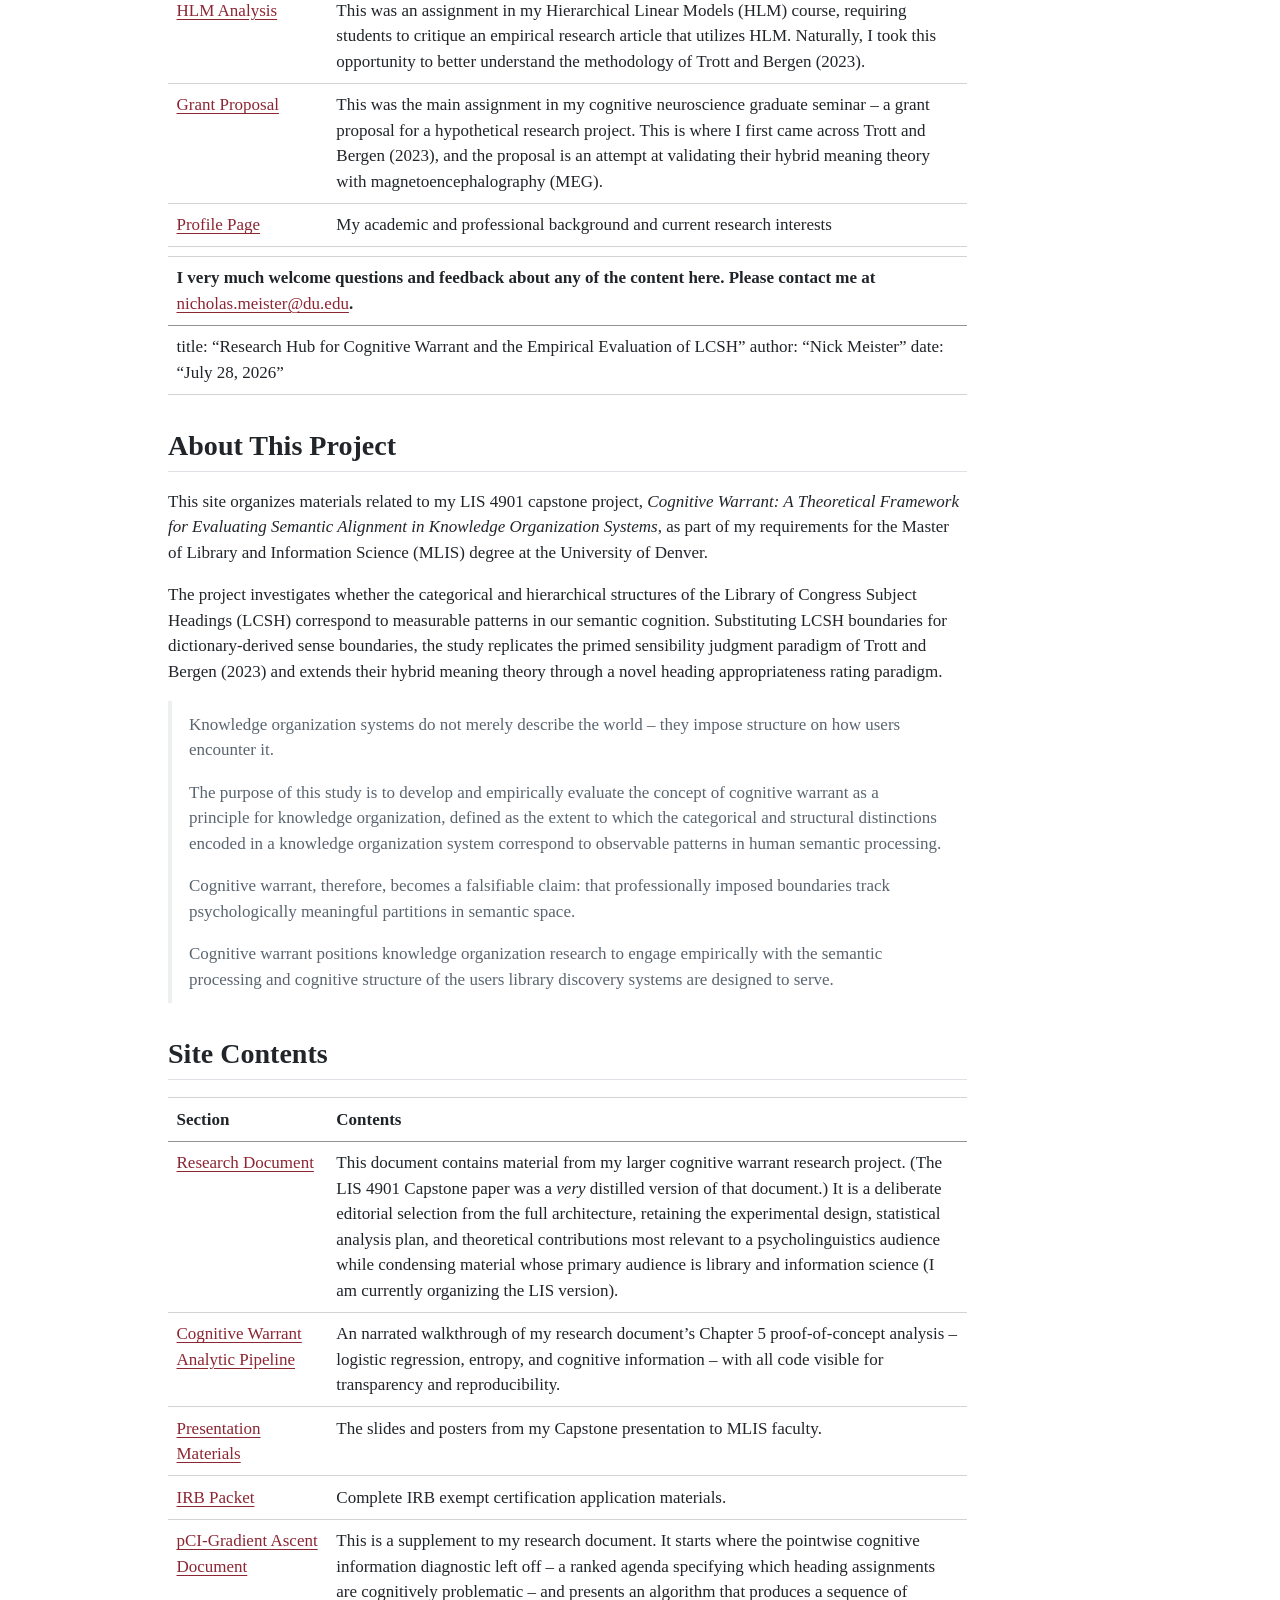
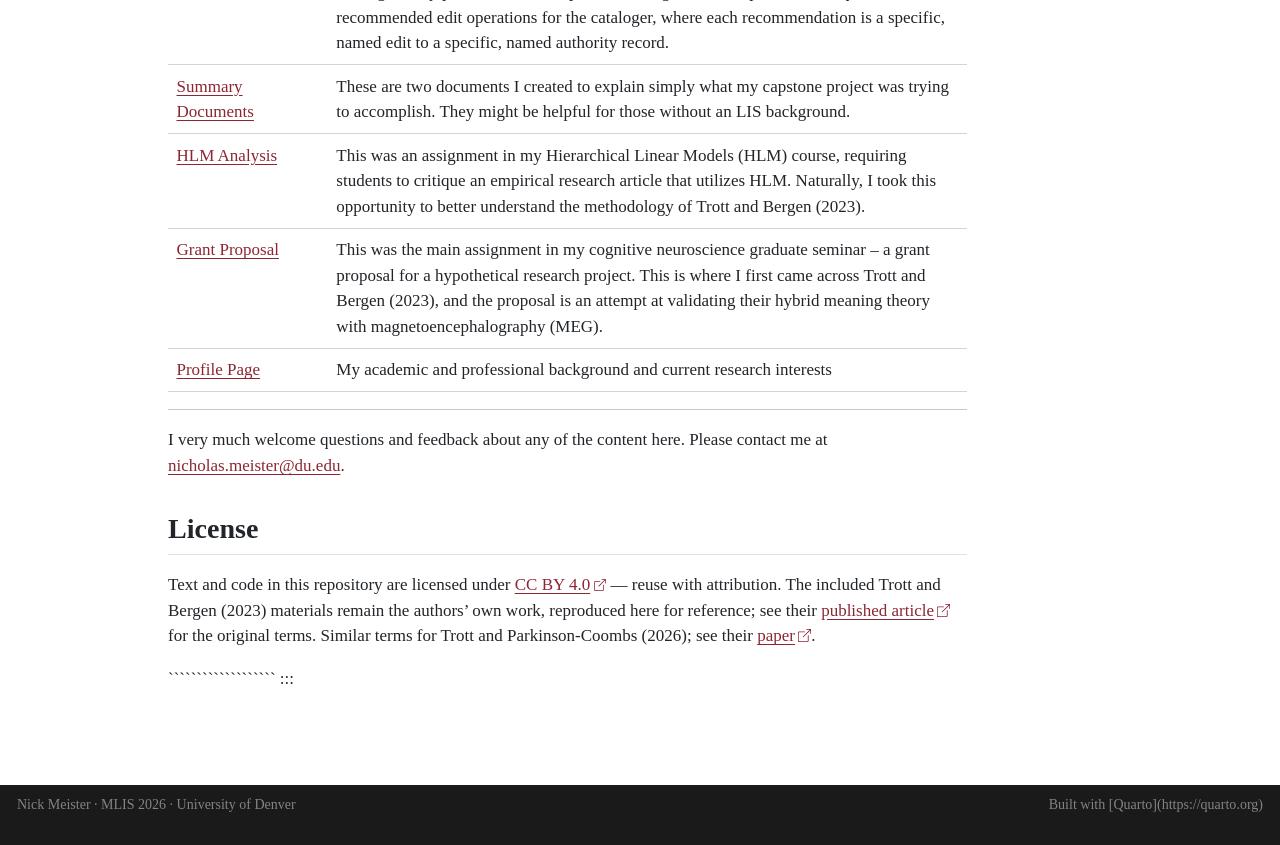
==== commit ccc064dc: "Minor edits" ====
--- a/docs/index.html
+++ b/docs/index.html
@@ -24,41 +24,6 @@
   width: 0.8em;
   margin: 0 0.8em 0.2em -1em; /* quarto-specific, see https://github.com/quarto-dev/quarto-cli/issues/4556 */ 
   vertical-align: middle;
-}
-/* CSS for syntax highlighting */
-html { -webkit-text-size-adjust: 100%; }
-pre > code.sourceCode { white-space: pre; position: relative; }
-pre > code.sourceCode > span { display: inline-block; line-height: 1.25; }
-pre > code.sourceCode > span:empty { height: 1.2em; }
-.sourceCode { overflow: visible; }
-code.sourceCode > span { color: inherit; text-decoration: inherit; }
-div.sourceCode { margin: 1em 0; }
-pre.sourceCode { margin: 0; }
-@media screen {
-div.sourceCode { overflow: auto; }
-}
-@media print {
-pre > code.sourceCode { white-space: pre-wrap; }
-pre > code.sourceCode > span { text-indent: -5em; padding-left: 5em; }
-}
-pre.numberSource code
-  { counter-reset: source-line 0; }
-pre.numberSource code > span
-  { position: relative; left: -4em; counter-increment: source-line; }
-pre.numberSource code > span > a:first-child::before
-  { content: counter(source-line);
-    position: relative; left: -1em; text-align: right; vertical-align: baseline;
-    border: none; display: inline-block;
-    -webkit-touch-callout: none; -webkit-user-select: none;
-    -khtml-user-select: none; -moz-user-select: none;
-    -ms-user-select: none; user-select: none;
-    padding: 0 4px; width: 4em;
-  }
-pre.numberSource { margin-left: 3em;  padding-left: 4px; }
-div.sourceCode
-  {   }
-@media screen {
-pre > code.sourceCode > span > a:first-child::before { text-decoration: underline; }
 }
 </style>
 
@@ -175,6 +140,8 @@
   <ul>
   <li><a href="#about-this-project" id="toc-about-this-project" class="nav-link active" data-scroll-target="#about-this-project">About This Project</a></li>
   <li><a href="#site-contents" id="toc-site-contents" class="nav-link" data-scroll-target="#site-contents">Site Contents</a></li>
+  <li><a href="#about-this-project-1" id="toc-about-this-project-1" class="nav-link" data-scroll-target="#about-this-project-1">About This Project</a></li>
+  <li><a href="#site-contents-1" id="toc-site-contents-1" class="nav-link" data-scroll-target="#site-contents-1">Site Contents</a></li>
   <li><a href="#license" id="toc-license" class="nav-link" data-scroll-target="#license">License</a></li>
   </ul>
 <div class="toc-actions"><ul><li><a href="https://github.com/nicholasmeister/cognitive-warrant/issues/new" class="toc-action"><i class="bi bi-github"></i>Report an issue</a></li></ul></div></nav>
@@ -276,15 +243,89 @@
 </tr>
 </tbody>
 </table>
+<table class="caption-top table">
+<thead>
+<tr class="header">
+<th>I very much welcome questions and feedback about any of the content here. Please contact me at <a href="mailto:nicholas.meister@du.edu">nicholas.meister@du.edu</a>.</th>
+</tr>
+</thead>
+<tbody>
+<tr class="odd">
+<td>title: “Research Hub for Cognitive Warrant and the Empirical Evaluation of LCSH” author: “Nick Meister” date: “July 28, 2026”</td>
+</tr>
+</tbody>
+</table>
+</section>
+<section id="about-this-project-1" class="level2">
+<h2 class="anchored" data-anchor-id="about-this-project-1">About This Project</h2>
+<p>This site organizes materials related to my LIS 4901 capstone project, <em>Cognitive Warrant: A Theoretical Framework for Evaluating Semantic Alignment in Knowledge Organization Systems</em>, as part of my requirements for the Master of Library and Information Science (MLIS) degree at the University of Denver.</p>
+<p>The project investigates whether the categorical and hierarchical structures of the Library of Congress Subject Headings (LCSH) correspond to measurable patterns in our semantic cognition. Substituting LCSH boundaries for dictionary-derived sense boundaries, the study replicates the primed sensibility judgment paradigm of Trott and Bergen (2023) and extends their hybrid meaning theory through a novel heading appropriateness rating paradigm.</p>
+<blockquote class="blockquote">
+<p>Knowledge organization systems do not merely describe the world – they impose structure on how users encounter it.</p>
+<p>The purpose of this study is to develop and empirically evaluate the concept of cognitive warrant as a principle for knowledge organization, defined as the extent to which the categorical and structural distinctions encoded in a knowledge organization system correspond to observable patterns in human semantic processing.</p>
+<p>Cognitive warrant, therefore, becomes a falsifiable claim: that professionally imposed boundaries track psychologically meaningful partitions in semantic space.</p>
+<p>Cognitive warrant positions knowledge organization research to engage empirically with the semantic processing and cognitive structure of the users library discovery systems are designed to serve.</p>
+</blockquote>
+</section>
+<section id="site-contents-1" class="level2">
+<h2 class="anchored" data-anchor-id="site-contents-1">Site Contents</h2>
+<table class="caption-top table">
+<colgroup>
+<col style="width: 20%">
+<col style="width: 80%">
+</colgroup>
+<thead>
+<tr class="header">
+<th>Section</th>
+<th>Contents</th>
+</tr>
+</thead>
+<tbody>
+<tr class="odd">
+<td><a href="./pages/manuscript.html">Research Document</a></td>
+<td>This document contains material from my larger cognitive warrant research project. (The LIS 4901 Capstone paper was a <em>very</em> distilled version of that document.) It is a deliberate editorial selection from the full architecture, retaining the experimental design, statistical analysis plan, and theoretical contributions most relevant to a psycholinguistics audience while condensing material whose primary audience is library and information science (I am currently organizing the LIS version).</td>
+</tr>
+<tr class="even">
+<td><a href="./pages/cognitive-warrant-pipeline.html">Cognitive Warrant Analytic Pipeline</a></td>
+<td>An narrated walkthrough of my research document’s Chapter 5 proof-of-concept analysis – logistic regression, entropy, and cognitive information – with all code visible for transparency and reproducibility.</td>
+</tr>
+<tr class="odd">
+<td><a href="./pages/presentation.html">Presentation Materials</a></td>
+<td>The slides and posters from my Capstone presentation to MLIS faculty.</td>
+</tr>
+<tr class="even">
+<td><a href="./pages/irb.html">IRB Packet</a></td>
+<td>Complete IRB exempt certification application materials.</td>
+</tr>
+<tr class="odd">
+<td><a href="./pages/gradient-ascent.html">pCI-Gradient Ascent Document</a></td>
+<td>This is a supplement to my research document. It starts where the pointwise cognitive information diagnostic left off – a ranked agenda specifying which heading assignments are cognitively problematic – and presents an algorithm that produces a sequence of recommended edit operations for the cataloger, where each recommendation is a specific, named edit to a specific, named authority record.</td>
+</tr>
+<tr class="even">
+<td><a href="./pages/summary-documents.html">Summary Documents</a></td>
+<td>These are two documents I created to explain simply what my capstone project was trying to accomplish. They might be helpful for those without an LIS background.</td>
+</tr>
+<tr class="odd">
+<td><a href="./pages/hlm-analysis.html">HLM Analysis</a></td>
+<td>This was an assignment in my Hierarchical Linear Models (HLM) course, requiring students to critique an empirical research article that utilizes HLM. Naturally, I took this opportunity to better understand the methodology of Trott and Bergen (2023).</td>
+</tr>
+<tr class="even">
+<td><a href="./pages/grant-proposal.html">Grant Proposal</a></td>
+<td>This was the main assignment in my cognitive neuroscience graduate seminar – a grant proposal for a hypothetical research project. This is where I first came across Trott and Bergen (2023), and the proposal is an attempt at validating their hybrid meaning theory with magnetoencephalography (MEG).</td>
+</tr>
+<tr class="odd">
+<td><a href="./pages/profile.html">Profile Page</a></td>
+<td>My academic and professional background and current research interests</td>
+</tr>
+</tbody>
+</table>
+<hr>
 <p>I very much welcome questions and feedback about any of the content here. Please contact me at <a href="mailto:nicholas.meister@du.edu">nicholas.meister@du.edu</a>.</p>
 </section>
 <section id="license" class="level2">
 <h2 class="anchored" data-anchor-id="license">License</h2>
 <p>Text and code in this repository are licensed under <a href="https://github.com/nicholasmeister/cognitive-warrant/blob/main/LICENSE">CC BY 4.0</a> — reuse with attribution. The included Trott and Bergen (2023) materials remain the authors’ own work, reproduced here for reference; see their <a href="https://doi.org/10.1037/rev0000420">published article</a> for the original terms. Similar terms for Trott and Parkinson-Coombs (2026); see their <a href="https://aclanthology.org/2026.evaleval-1.21/">paper</a>.</p>
-
-
-<!-- -->
-
+<p>``````````````````` :::</p>
 </section>
 
 </main> <!-- /main -->
@@ -745,65 +786,19 @@
       }
     }
   });
-  </script><div class="modal fade" id="quarto-embedded-source-code-modal" tabindex="-1" aria-labelledby="quarto-embedded-source-code-modal-label" aria-hidden="true"><div class="modal-dialog modal-dialog-scrollable"><div class="modal-content"><div class="modal-header"><h5 class="modal-title" id="quarto-embedded-source-code-modal-label">Source Code</h5><button class="btn-close" data-bs-dismiss="modal"></button></div><div class="modal-body"><div class="">
-<div class="code-copy-outer-scaffold"><div class="sourceCode" id="cb1" data-shortcodes="false"><pre class="sourceCode markdown code-with-copy"><code class="sourceCode markdown"><span id="cb1-1"><a href="#cb1-1" aria-hidden="true" tabindex="-1"></a><span class="co">---</span></span>
-<span id="cb1-2"><a href="#cb1-2" aria-hidden="true" tabindex="-1"></a><span class="an">title:</span><span class="co"> "Research Hub for Cognitive Warrant and the Empirical Evaluation of LCSH"</span></span>
-<span id="cb1-3"><a href="#cb1-3" aria-hidden="true" tabindex="-1"></a><span class="an">author:</span><span class="co"> "Nick Meister"</span></span>
-<span id="cb1-4"><a href="#cb1-4" aria-hidden="true" tabindex="-1"></a><span class="an">date:</span><span class="co"> "July 28, 2026"</span></span>
-<span id="cb1-5"><a href="#cb1-5" aria-hidden="true" tabindex="-1"></a><span class="co">---</span></span>
-<span id="cb1-6"><a href="#cb1-6" aria-hidden="true" tabindex="-1"></a></span>
-<span id="cb1-7"><a href="#cb1-7" aria-hidden="true" tabindex="-1"></a><span class="fu">## About This Project</span></span>
-<span id="cb1-8"><a href="#cb1-8" aria-hidden="true" tabindex="-1"></a></span>
-<span id="cb1-9"><a href="#cb1-9" aria-hidden="true" tabindex="-1"></a>This site organizes materials related to my LIS 4901 capstone project, *Cognitive Warrant: A Theoretical Framework for Evaluating Semantic Alignment in Knowledge Organization Systems*, as part of my requirements for the Master of Library and Information Science (MLIS) degree at the University of Denver.</span>
-<span id="cb1-10"><a href="#cb1-10" aria-hidden="true" tabindex="-1"></a></span>
-<span id="cb1-11"><a href="#cb1-11" aria-hidden="true" tabindex="-1"></a>The project investigates whether the categorical and hierarchical structures of the Library of Congress Subject Headings (LCSH) </span>
-<span id="cb1-12"><a href="#cb1-12" aria-hidden="true" tabindex="-1"></a>correspond to measurable patterns in our semantic cognition. Substituting LCSH boundaries for dictionary-derived sense boundaries, the study replicates the primed sensibility judgment paradigm of Trott and Bergen (2023) and extends their hybrid meaning theory through a novel heading appropriateness rating paradigm.</span>
-<span id="cb1-13"><a href="#cb1-13" aria-hidden="true" tabindex="-1"></a></span>
-<span id="cb1-14"><a href="#cb1-14" aria-hidden="true" tabindex="-1"></a></span>
-<span id="cb1-15"><a href="#cb1-15" aria-hidden="true" tabindex="-1"></a><span class="at">&gt;Knowledge organization systems do not merely describe the world -- they impose structure on how users encounter it.</span></span>
-<span id="cb1-16"><a href="#cb1-16" aria-hidden="true" tabindex="-1"></a><span class="at">&gt;</span></span>
-<span id="cb1-17"><a href="#cb1-17" aria-hidden="true" tabindex="-1"></a><span class="at">&gt;The purpose of this study is to develop and empirically evaluate the concept of cognitive warrant as a principle for knowledge organization, defined as the extent to which the categorical and structural distinctions encoded in a knowledge organization system correspond to observable patterns in human semantic processing.</span></span>
-<span id="cb1-18"><a href="#cb1-18" aria-hidden="true" tabindex="-1"></a><span class="at">&gt;</span></span>
-<span id="cb1-19"><a href="#cb1-19" aria-hidden="true" tabindex="-1"></a><span class="at">&gt;Cognitive warrant, therefore, becomes a falsifiable claim: that professionally imposed boundaries track psychologically meaningful partitions in semantic space.</span></span>
-<span id="cb1-20"><a href="#cb1-20" aria-hidden="true" tabindex="-1"></a><span class="at">&gt;</span></span>
-<span id="cb1-21"><a href="#cb1-21" aria-hidden="true" tabindex="-1"></a><span class="at">&gt;Cognitive warrant positions knowledge organization research to engage empirically with the semantic processing and cognitive structure of the users library discovery systems are designed to serve.</span></span>
-<span id="cb1-22"><a href="#cb1-22" aria-hidden="true" tabindex="-1"></a></span>
-<span id="cb1-23"><a href="#cb1-23" aria-hidden="true" tabindex="-1"></a></span>
-<span id="cb1-24"><a href="#cb1-24" aria-hidden="true" tabindex="-1"></a><span class="fu">## Site Contents</span></span>
-<span id="cb1-25"><a href="#cb1-25" aria-hidden="true" tabindex="-1"></a></span>
-<span id="cb1-26"><a href="#cb1-26" aria-hidden="true" tabindex="-1"></a><span class="pp">|</span> Section <span class="pp">|</span> Contents <span class="pp">|</span></span>
-<span id="cb1-27"><a href="#cb1-27" aria-hidden="true" tabindex="-1"></a><span class="pp">|---|---|</span></span>
-<span id="cb1-28"><a href="#cb1-28" aria-hidden="true" tabindex="-1"></a><span class="pp">|</span> <span class="co">[</span><span class="ot">Research Document</span><span class="co">](pages/manuscript.qmd)</span> <span class="pp">|</span> This document contains material from my larger cognitive warrant research project. (The LIS 4901 Capstone paper was a *very* distilled version of that document.) It is a deliberate editorial selection from the full architecture, retaining the experimental design, statistical analysis plan, and theoretical contributions most relevant to a psycholinguistics audience while condensing material whose primary audience is library and information science (I am currently organizing the LIS version). <span class="pp">|</span></span>
-<span id="cb1-29"><a href="#cb1-29" aria-hidden="true" tabindex="-1"></a><span class="pp">|</span> <span class="co">[</span><span class="ot">Cognitive Warrant Analytic Pipeline</span><span class="co">](pages/cognitive-warrant-pipeline.qmd)</span> <span class="pp">|</span> An narrated walkthrough of my research document's Chapter 5 proof-of-concept analysis -- logistic regression, entropy, and cognitive information -- with all code visible for transparency and reproducibility. <span class="pp">|</span></span>
-<span id="cb1-30"><a href="#cb1-30" aria-hidden="true" tabindex="-1"></a><span class="pp">|</span> <span class="co">[</span><span class="ot">Presentation Materials</span><span class="co">](pages/presentation.qmd)</span> <span class="pp">|</span> The slides and posters from my Capstone presentation to MLIS faculty. <span class="pp">|</span></span>
-<span id="cb1-31"><a href="#cb1-31" aria-hidden="true" tabindex="-1"></a><span class="pp">|</span> <span class="co">[</span><span class="ot">IRB Packet</span><span class="co">](pages/irb.qmd)</span> <span class="pp">|</span> Complete IRB exempt certification application materials. <span class="pp">|</span></span>
-<span id="cb1-32"><a href="#cb1-32" aria-hidden="true" tabindex="-1"></a><span class="pp">|</span> <span class="co">[</span><span class="ot">pCI-Gradient Ascent Document</span><span class="co">](pages/gradient-ascent.qmd)</span> <span class="pp">|</span> This is a supplement to my research document. It starts where the pointwise cognitive information diagnostic left off -- a ranked agenda specifying which heading assignments are cognitively problematic -- and presents an algorithm that produces a sequence of recommended edit operations for the cataloger, where each recommendation is a specific, named edit to a specific, named authority record. </span>
-<span id="cb1-33"><a href="#cb1-33" aria-hidden="true" tabindex="-1"></a><span class="pp">|</span> <span class="co">[</span><span class="ot">Summary Documents</span><span class="co">](pages/summary-documents.qmd)</span> <span class="pp">|</span> These are two documents I created to explain simply what my capstone project was trying to accomplish. They might be helpful for those without an LIS background.<span class="pp">|</span></span>
-<span id="cb1-34"><a href="#cb1-34" aria-hidden="true" tabindex="-1"></a><span class="pp">|</span> <span class="co">[</span><span class="ot">HLM Analysis</span><span class="co">](pages/hlm-analysis.qmd)</span> <span class="pp">|</span> This was an assignment in my Hierarchical Linear Models (HLM) course, requiring students to critique an empirical research article that utilizes HLM. Naturally, I took this opportunity to better understand the methodology of Trott and Bergen (2023).<span class="pp">|</span></span>
-<span id="cb1-35"><a href="#cb1-35" aria-hidden="true" tabindex="-1"></a><span class="pp">|</span> <span class="co">[</span><span class="ot">Grant Proposal</span><span class="co">](pages/grant-proposal.qmd)</span> <span class="pp">|</span> This was the main assignment in my cognitive neuroscience graduate seminar -- a grant proposal for a hypothetical research project. This is where I first came across Trott and Bergen (2023), and the proposal is an attempt at validating their hybrid meaning theory with magnetoencephalography (MEG).<span class="pp">|</span></span>
-<span id="cb1-36"><a href="#cb1-36" aria-hidden="true" tabindex="-1"></a><span class="pp">|</span> <span class="co">[</span><span class="ot">Profile Page</span><span class="co">](pages/profile.qmd)</span> <span class="pp">|</span> My academic and professional background and current research interests <span class="pp">|</span></span>
-<span id="cb1-37"><a href="#cb1-37" aria-hidden="true" tabindex="-1"></a></span>
-<span id="cb1-38"><a href="#cb1-38" aria-hidden="true" tabindex="-1"></a>: {tbl-colwidths="<span class="co">[</span><span class="ot">20,80</span><span class="co">]</span>"}</span>
-<span id="cb1-39"><a href="#cb1-39" aria-hidden="true" tabindex="-1"></a></span>
-<span id="cb1-40"><a href="#cb1-40" aria-hidden="true" tabindex="-1"></a></span>
-<span id="cb1-41"><a href="#cb1-41" aria-hidden="true" tabindex="-1"></a>I very much welcome questions and feedback about any of the content here. Please contact me at <span class="co">[</span><span class="ot">nicholas.meister@du.edu</span><span class="co">](mailto:nicholas.meister@du.edu)</span>.</span>
-<span id="cb1-42"><a href="#cb1-42" aria-hidden="true" tabindex="-1"></a></span>
-<span id="cb1-43"><a href="#cb1-43" aria-hidden="true" tabindex="-1"></a><span class="fu">## License</span></span>
-<span id="cb1-44"><a href="#cb1-44" aria-hidden="true" tabindex="-1"></a></span>
-<span id="cb1-45"><a href="#cb1-45" aria-hidden="true" tabindex="-1"></a>Text and code in this repository are licensed under <span class="co">[</span><span class="ot">CC BY 4.0</span><span class="co">](https://github.com/nicholasmeister/cognitive-warrant/blob/main/LICENSE)</span> — reuse with attribution. The included Trott and Bergen (2023) materials remain the authors' own work, reproduced here for reference; see their <span class="co">[</span><span class="ot">published article</span><span class="co">](https://doi.org/10.1037/rev0000420)</span> for the original terms. Similar terms for Trott and Parkinson-Coombs (2026); see their <span class="co">[</span><span class="ot">paper</span><span class="co">](https://aclanthology.org/2026.evaleval-1.21/)</span>.</span></code></pre></div><button title="Copy to Clipboard" class="code-copy-button" data-in-quarto-modal=""><i class="bi"></i></button></div>
-</div></div></div></div></div>
+  </script>
 </div> <!-- /content -->
 <footer class="footer">
   <div class="nav-footer">
     <div class="nav-footer-left">
-<p>Nick Meister · MLIS 2026 · University of Denver</p>
-</div>   
+      <div class="footer-contents">Nick Meister · MLIS 2026 · University of Denver</div>  
+    </div>   
     <div class="nav-footer-center">
       &nbsp;
     <div class="toc-actions d-sm-block d-md-none"><ul><li><a href="https://github.com/nicholasmeister/cognitive-warrant/issues/new" class="toc-action"><i class="bi bi-github"></i>Report an issue</a></li></ul></div></div>
     <div class="nav-footer-right">
-<p>Built with <a href="https://quarto.org">Quarto</a></p>
-</div>
+      <div class="footer-contents">Built with [Quarto](https://quarto.org)</div>  
+    </div>
   </div>
 </footer>
 
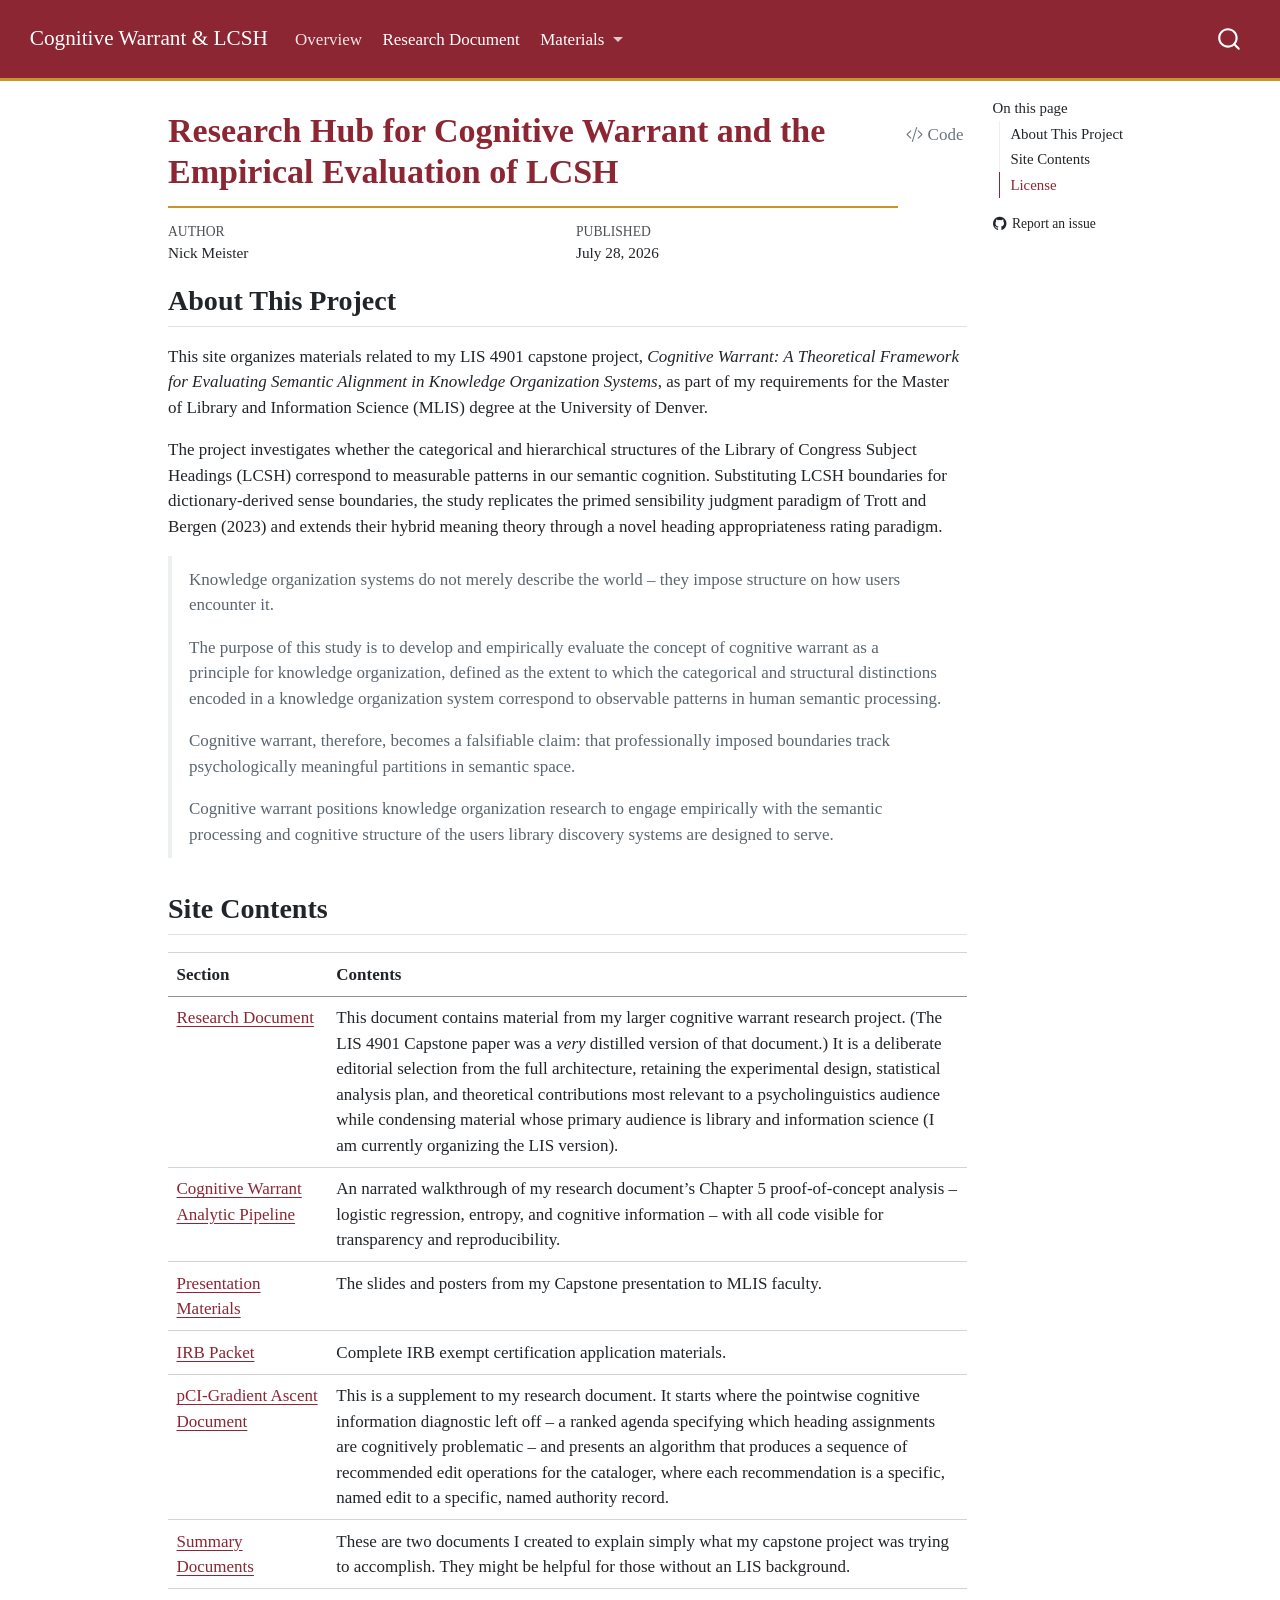
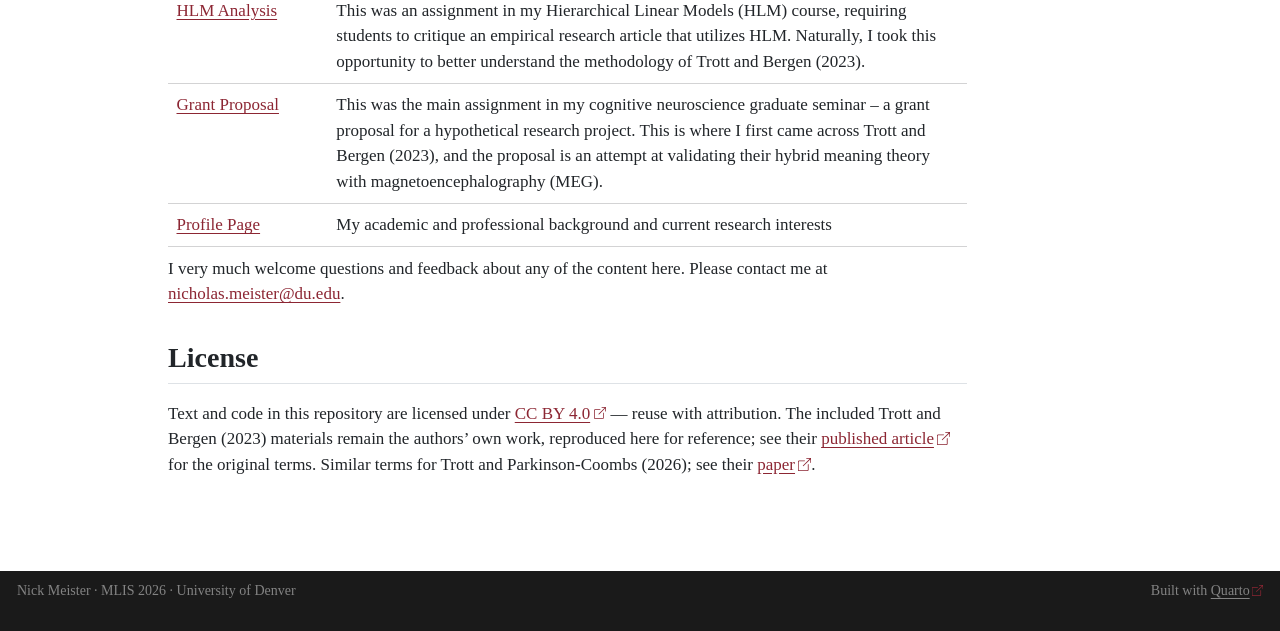
==== commit dbdf5183: "Edits to index page" ====
--- a/docs/index.html
+++ b/docs/index.html
@@ -24,6 +24,41 @@
   width: 0.8em;
   margin: 0 0.8em 0.2em -1em; /* quarto-specific, see https://github.com/quarto-dev/quarto-cli/issues/4556 */ 
   vertical-align: middle;
+}
+/* CSS for syntax highlighting */
+html { -webkit-text-size-adjust: 100%; }
+pre > code.sourceCode { white-space: pre; position: relative; }
+pre > code.sourceCode > span { display: inline-block; line-height: 1.25; }
+pre > code.sourceCode > span:empty { height: 1.2em; }
+.sourceCode { overflow: visible; }
+code.sourceCode > span { color: inherit; text-decoration: inherit; }
+div.sourceCode { margin: 1em 0; }
+pre.sourceCode { margin: 0; }
+@media screen {
+div.sourceCode { overflow: auto; }
+}
+@media print {
+pre > code.sourceCode { white-space: pre-wrap; }
+pre > code.sourceCode > span { text-indent: -5em; padding-left: 5em; }
+}
+pre.numberSource code
+  { counter-reset: source-line 0; }
+pre.numberSource code > span
+  { position: relative; left: -4em; counter-increment: source-line; }
+pre.numberSource code > span > a:first-child::before
+  { content: counter(source-line);
+    position: relative; left: -1em; text-align: right; vertical-align: baseline;
+    border: none; display: inline-block;
+    -webkit-touch-callout: none; -webkit-user-select: none;
+    -khtml-user-select: none; -moz-user-select: none;
+    -ms-user-select: none; user-select: none;
+    padding: 0 4px; width: 4em;
+  }
+pre.numberSource { margin-left: 3em;  padding-left: 4px; }
+div.sourceCode
+  {   }
+@media screen {
+pre > code.sourceCode > span > a:first-child::before { text-decoration: underline; }
 }
 </style>
 
@@ -140,8 +175,6 @@
   <ul>
   <li><a href="#about-this-project" id="toc-about-this-project" class="nav-link active" data-scroll-target="#about-this-project">About This Project</a></li>
   <li><a href="#site-contents" id="toc-site-contents" class="nav-link" data-scroll-target="#site-contents">Site Contents</a></li>
-  <li><a href="#about-this-project-1" id="toc-about-this-project-1" class="nav-link" data-scroll-target="#about-this-project-1">About This Project</a></li>
-  <li><a href="#site-contents-1" id="toc-site-contents-1" class="nav-link" data-scroll-target="#site-contents-1">Site Contents</a></li>
   <li><a href="#license" id="toc-license" class="nav-link" data-scroll-target="#license">License</a></li>
   </ul>
 <div class="toc-actions"><ul><li><a href="https://github.com/nicholasmeister/cognitive-warrant/issues/new" class="toc-action"><i class="bi bi-github"></i>Report an issue</a></li></ul></div></nav>
@@ -243,89 +276,15 @@
 </tr>
 </tbody>
 </table>
-<table class="caption-top table">
-<thead>
-<tr class="header">
-<th>I very much welcome questions and feedback about any of the content here. Please contact me at <a href="mailto:nicholas.meister@du.edu">nicholas.meister@du.edu</a>.</th>
-</tr>
-</thead>
-<tbody>
-<tr class="odd">
-<td>title: “Research Hub for Cognitive Warrant and the Empirical Evaluation of LCSH” author: “Nick Meister” date: “July 28, 2026”</td>
-</tr>
-</tbody>
-</table>
-</section>
-<section id="about-this-project-1" class="level2">
-<h2 class="anchored" data-anchor-id="about-this-project-1">About This Project</h2>
-<p>This site organizes materials related to my LIS 4901 capstone project, <em>Cognitive Warrant: A Theoretical Framework for Evaluating Semantic Alignment in Knowledge Organization Systems</em>, as part of my requirements for the Master of Library and Information Science (MLIS) degree at the University of Denver.</p>
-<p>The project investigates whether the categorical and hierarchical structures of the Library of Congress Subject Headings (LCSH) correspond to measurable patterns in our semantic cognition. Substituting LCSH boundaries for dictionary-derived sense boundaries, the study replicates the primed sensibility judgment paradigm of Trott and Bergen (2023) and extends their hybrid meaning theory through a novel heading appropriateness rating paradigm.</p>
-<blockquote class="blockquote">
-<p>Knowledge organization systems do not merely describe the world – they impose structure on how users encounter it.</p>
-<p>The purpose of this study is to develop and empirically evaluate the concept of cognitive warrant as a principle for knowledge organization, defined as the extent to which the categorical and structural distinctions encoded in a knowledge organization system correspond to observable patterns in human semantic processing.</p>
-<p>Cognitive warrant, therefore, becomes a falsifiable claim: that professionally imposed boundaries track psychologically meaningful partitions in semantic space.</p>
-<p>Cognitive warrant positions knowledge organization research to engage empirically with the semantic processing and cognitive structure of the users library discovery systems are designed to serve.</p>
-</blockquote>
-</section>
-<section id="site-contents-1" class="level2">
-<h2 class="anchored" data-anchor-id="site-contents-1">Site Contents</h2>
-<table class="caption-top table">
-<colgroup>
-<col style="width: 20%">
-<col style="width: 80%">
-</colgroup>
-<thead>
-<tr class="header">
-<th>Section</th>
-<th>Contents</th>
-</tr>
-</thead>
-<tbody>
-<tr class="odd">
-<td><a href="./pages/manuscript.html">Research Document</a></td>
-<td>This document contains material from my larger cognitive warrant research project. (The LIS 4901 Capstone paper was a <em>very</em> distilled version of that document.) It is a deliberate editorial selection from the full architecture, retaining the experimental design, statistical analysis plan, and theoretical contributions most relevant to a psycholinguistics audience while condensing material whose primary audience is library and information science (I am currently organizing the LIS version).</td>
-</tr>
-<tr class="even">
-<td><a href="./pages/cognitive-warrant-pipeline.html">Cognitive Warrant Analytic Pipeline</a></td>
-<td>An narrated walkthrough of my research document’s Chapter 5 proof-of-concept analysis – logistic regression, entropy, and cognitive information – with all code visible for transparency and reproducibility.</td>
-</tr>
-<tr class="odd">
-<td><a href="./pages/presentation.html">Presentation Materials</a></td>
-<td>The slides and posters from my Capstone presentation to MLIS faculty.</td>
-</tr>
-<tr class="even">
-<td><a href="./pages/irb.html">IRB Packet</a></td>
-<td>Complete IRB exempt certification application materials.</td>
-</tr>
-<tr class="odd">
-<td><a href="./pages/gradient-ascent.html">pCI-Gradient Ascent Document</a></td>
-<td>This is a supplement to my research document. It starts where the pointwise cognitive information diagnostic left off – a ranked agenda specifying which heading assignments are cognitively problematic – and presents an algorithm that produces a sequence of recommended edit operations for the cataloger, where each recommendation is a specific, named edit to a specific, named authority record.</td>
-</tr>
-<tr class="even">
-<td><a href="./pages/summary-documents.html">Summary Documents</a></td>
-<td>These are two documents I created to explain simply what my capstone project was trying to accomplish. They might be helpful for those without an LIS background.</td>
-</tr>
-<tr class="odd">
-<td><a href="./pages/hlm-analysis.html">HLM Analysis</a></td>
-<td>This was an assignment in my Hierarchical Linear Models (HLM) course, requiring students to critique an empirical research article that utilizes HLM. Naturally, I took this opportunity to better understand the methodology of Trott and Bergen (2023).</td>
-</tr>
-<tr class="even">
-<td><a href="./pages/grant-proposal.html">Grant Proposal</a></td>
-<td>This was the main assignment in my cognitive neuroscience graduate seminar – a grant proposal for a hypothetical research project. This is where I first came across Trott and Bergen (2023), and the proposal is an attempt at validating their hybrid meaning theory with magnetoencephalography (MEG).</td>
-</tr>
-<tr class="odd">
-<td><a href="./pages/profile.html">Profile Page</a></td>
-<td>My academic and professional background and current research interests</td>
-</tr>
-</tbody>
-</table>
-<hr>
 <p>I very much welcome questions and feedback about any of the content here. Please contact me at <a href="mailto:nicholas.meister@du.edu">nicholas.meister@du.edu</a>.</p>
 </section>
 <section id="license" class="level2">
 <h2 class="anchored" data-anchor-id="license">License</h2>
 <p>Text and code in this repository are licensed under <a href="https://github.com/nicholasmeister/cognitive-warrant/blob/main/LICENSE">CC BY 4.0</a> — reuse with attribution. The included Trott and Bergen (2023) materials remain the authors’ own work, reproduced here for reference; see their <a href="https://doi.org/10.1037/rev0000420">published article</a> for the original terms. Similar terms for Trott and Parkinson-Coombs (2026); see their <a href="https://aclanthology.org/2026.evaleval-1.21/">paper</a>.</p>
-<p>``````````````````` :::</p>
+
+
+<!-- -->
+
 </section>
 
 </main> <!-- /main -->
@@ -786,19 +745,66 @@
       }
     }
   });
-  </script>
+  </script><div class="modal fade" id="quarto-embedded-source-code-modal" tabindex="-1" aria-labelledby="quarto-embedded-source-code-modal-label" aria-hidden="true"><div class="modal-dialog modal-dialog-scrollable"><div class="modal-content"><div class="modal-header"><h5 class="modal-title" id="quarto-embedded-source-code-modal-label">Source Code</h5><button class="btn-close" data-bs-dismiss="modal"></button></div><div class="modal-body"><div class="">
+<div class="code-copy-outer-scaffold"><div class="sourceCode" id="cb1" data-shortcodes="false"><pre class="sourceCode markdown code-with-copy"><code class="sourceCode markdown"><span id="cb1-1"><a href="#cb1-1" aria-hidden="true" tabindex="-1"></a><span class="co">---</span></span>
+<span id="cb1-2"><a href="#cb1-2" aria-hidden="true" tabindex="-1"></a><span class="an">title:</span><span class="co"> "Research Hub for Cognitive Warrant and the Empirical Evaluation of LCSH"</span></span>
+<span id="cb1-3"><a href="#cb1-3" aria-hidden="true" tabindex="-1"></a><span class="an">author:</span><span class="co"> "Nick Meister"</span></span>
+<span id="cb1-4"><a href="#cb1-4" aria-hidden="true" tabindex="-1"></a><span class="an">date:</span><span class="co"> "July 28, 2026"</span></span>
+<span id="cb1-5"><a href="#cb1-5" aria-hidden="true" tabindex="-1"></a><span class="co">---</span></span>
+<span id="cb1-6"><a href="#cb1-6" aria-hidden="true" tabindex="-1"></a></span>
+<span id="cb1-7"><a href="#cb1-7" aria-hidden="true" tabindex="-1"></a><span class="fu">## About This Project</span></span>
+<span id="cb1-8"><a href="#cb1-8" aria-hidden="true" tabindex="-1"></a></span>
+<span id="cb1-9"><a href="#cb1-9" aria-hidden="true" tabindex="-1"></a>This site organizes materials related to my LIS 4901 capstone project, *Cognitive Warrant: A Theoretical Framework for Evaluating Semantic Alignment in Knowledge Organization Systems*, as part of my requirements for the Master of Library and Information Science (MLIS) degree at the University of Denver.</span>
+<span id="cb1-10"><a href="#cb1-10" aria-hidden="true" tabindex="-1"></a></span>
+<span id="cb1-11"><a href="#cb1-11" aria-hidden="true" tabindex="-1"></a>The project investigates whether the categorical and hierarchical structures of the Library of Congress Subject Headings (LCSH) </span>
+<span id="cb1-12"><a href="#cb1-12" aria-hidden="true" tabindex="-1"></a>correspond to measurable patterns in our semantic cognition. Substituting LCSH boundaries for dictionary-derived sense boundaries, the study replicates the primed sensibility judgment paradigm of Trott and Bergen (2023) and extends their hybrid meaning theory through a novel heading appropriateness rating paradigm.</span>
+<span id="cb1-13"><a href="#cb1-13" aria-hidden="true" tabindex="-1"></a></span>
+<span id="cb1-14"><a href="#cb1-14" aria-hidden="true" tabindex="-1"></a></span>
+<span id="cb1-15"><a href="#cb1-15" aria-hidden="true" tabindex="-1"></a><span class="at">&gt;Knowledge organization systems do not merely describe the world -- they impose structure on how users encounter it.</span></span>
+<span id="cb1-16"><a href="#cb1-16" aria-hidden="true" tabindex="-1"></a><span class="at">&gt;</span></span>
+<span id="cb1-17"><a href="#cb1-17" aria-hidden="true" tabindex="-1"></a><span class="at">&gt;The purpose of this study is to develop and empirically evaluate the concept of cognitive warrant as a principle for knowledge organization, defined as the extent to which the categorical and structural distinctions encoded in a knowledge organization system correspond to observable patterns in human semantic processing.</span></span>
+<span id="cb1-18"><a href="#cb1-18" aria-hidden="true" tabindex="-1"></a><span class="at">&gt;</span></span>
+<span id="cb1-19"><a href="#cb1-19" aria-hidden="true" tabindex="-1"></a><span class="at">&gt;Cognitive warrant, therefore, becomes a falsifiable claim: that professionally imposed boundaries track psychologically meaningful partitions in semantic space.</span></span>
+<span id="cb1-20"><a href="#cb1-20" aria-hidden="true" tabindex="-1"></a><span class="at">&gt;</span></span>
+<span id="cb1-21"><a href="#cb1-21" aria-hidden="true" tabindex="-1"></a><span class="at">&gt;Cognitive warrant positions knowledge organization research to engage empirically with the semantic processing and cognitive structure of the users library discovery systems are designed to serve.</span></span>
+<span id="cb1-22"><a href="#cb1-22" aria-hidden="true" tabindex="-1"></a></span>
+<span id="cb1-23"><a href="#cb1-23" aria-hidden="true" tabindex="-1"></a></span>
+<span id="cb1-24"><a href="#cb1-24" aria-hidden="true" tabindex="-1"></a><span class="fu">## Site Contents</span></span>
+<span id="cb1-25"><a href="#cb1-25" aria-hidden="true" tabindex="-1"></a></span>
+<span id="cb1-26"><a href="#cb1-26" aria-hidden="true" tabindex="-1"></a><span class="pp">|</span> Section <span class="pp">|</span> Contents <span class="pp">|</span></span>
+<span id="cb1-27"><a href="#cb1-27" aria-hidden="true" tabindex="-1"></a><span class="pp">|---|---|</span></span>
+<span id="cb1-28"><a href="#cb1-28" aria-hidden="true" tabindex="-1"></a><span class="pp">|</span> <span class="co">[</span><span class="ot">Research Document</span><span class="co">](pages/manuscript.qmd)</span> <span class="pp">|</span> This document contains material from my larger cognitive warrant research project. (The LIS 4901 Capstone paper was a *very* distilled version of that document.) It is a deliberate editorial selection from the full architecture, retaining the experimental design, statistical analysis plan, and theoretical contributions most relevant to a psycholinguistics audience while condensing material whose primary audience is library and information science (I am currently organizing the LIS version). <span class="pp">|</span></span>
+<span id="cb1-29"><a href="#cb1-29" aria-hidden="true" tabindex="-1"></a><span class="pp">|</span> <span class="co">[</span><span class="ot">Cognitive Warrant Analytic Pipeline</span><span class="co">](pages/cognitive-warrant-pipeline.qmd)</span> <span class="pp">|</span> An narrated walkthrough of my research document's Chapter 5 proof-of-concept analysis -- logistic regression, entropy, and cognitive information -- with all code visible for transparency and reproducibility. <span class="pp">|</span></span>
+<span id="cb1-30"><a href="#cb1-30" aria-hidden="true" tabindex="-1"></a><span class="pp">|</span> <span class="co">[</span><span class="ot">Presentation Materials</span><span class="co">](pages/presentation.qmd)</span> <span class="pp">|</span> The slides and posters from my Capstone presentation to MLIS faculty. <span class="pp">|</span></span>
+<span id="cb1-31"><a href="#cb1-31" aria-hidden="true" tabindex="-1"></a><span class="pp">|</span> <span class="co">[</span><span class="ot">IRB Packet</span><span class="co">](pages/irb.qmd)</span> <span class="pp">|</span> Complete IRB exempt certification application materials. <span class="pp">|</span></span>
+<span id="cb1-32"><a href="#cb1-32" aria-hidden="true" tabindex="-1"></a><span class="pp">|</span> <span class="co">[</span><span class="ot">pCI-Gradient Ascent Document</span><span class="co">](pages/gradient-ascent.qmd)</span> <span class="pp">|</span> This is a supplement to my research document. It starts where the pointwise cognitive information diagnostic left off -- a ranked agenda specifying which heading assignments are cognitively problematic -- and presents an algorithm that produces a sequence of recommended edit operations for the cataloger, where each recommendation is a specific, named edit to a specific, named authority record. </span>
+<span id="cb1-33"><a href="#cb1-33" aria-hidden="true" tabindex="-1"></a><span class="pp">|</span> <span class="co">[</span><span class="ot">Summary Documents</span><span class="co">](pages/summary-documents.qmd)</span> <span class="pp">|</span> These are two documents I created to explain simply what my capstone project was trying to accomplish. They might be helpful for those without an LIS background.<span class="pp">|</span></span>
+<span id="cb1-34"><a href="#cb1-34" aria-hidden="true" tabindex="-1"></a><span class="pp">|</span> <span class="co">[</span><span class="ot">HLM Analysis</span><span class="co">](pages/hlm-analysis.qmd)</span> <span class="pp">|</span> This was an assignment in my Hierarchical Linear Models (HLM) course, requiring students to critique an empirical research article that utilizes HLM. Naturally, I took this opportunity to better understand the methodology of Trott and Bergen (2023).<span class="pp">|</span></span>
+<span id="cb1-35"><a href="#cb1-35" aria-hidden="true" tabindex="-1"></a><span class="pp">|</span> <span class="co">[</span><span class="ot">Grant Proposal</span><span class="co">](pages/grant-proposal.qmd)</span> <span class="pp">|</span> This was the main assignment in my cognitive neuroscience graduate seminar -- a grant proposal for a hypothetical research project. This is where I first came across Trott and Bergen (2023), and the proposal is an attempt at validating their hybrid meaning theory with magnetoencephalography (MEG).<span class="pp">|</span></span>
+<span id="cb1-36"><a href="#cb1-36" aria-hidden="true" tabindex="-1"></a><span class="pp">|</span> <span class="co">[</span><span class="ot">Profile Page</span><span class="co">](pages/profile.qmd)</span> <span class="pp">|</span> My academic and professional background and current research interests <span class="pp">|</span></span>
+<span id="cb1-37"><a href="#cb1-37" aria-hidden="true" tabindex="-1"></a></span>
+<span id="cb1-38"><a href="#cb1-38" aria-hidden="true" tabindex="-1"></a>: {tbl-colwidths="<span class="co">[</span><span class="ot">20,80</span><span class="co">]</span>"}</span>
+<span id="cb1-39"><a href="#cb1-39" aria-hidden="true" tabindex="-1"></a></span>
+<span id="cb1-40"><a href="#cb1-40" aria-hidden="true" tabindex="-1"></a></span>
+<span id="cb1-41"><a href="#cb1-41" aria-hidden="true" tabindex="-1"></a></span>
+<span id="cb1-42"><a href="#cb1-42" aria-hidden="true" tabindex="-1"></a>I very much welcome questions and feedback about any of the content here. Please contact me at <span class="co">[</span><span class="ot">nicholas.meister@du.edu</span><span class="co">](mailto:nicholas.meister@du.edu)</span>.</span>
+<span id="cb1-43"><a href="#cb1-43" aria-hidden="true" tabindex="-1"></a></span>
+<span id="cb1-44"><a href="#cb1-44" aria-hidden="true" tabindex="-1"></a><span class="fu">## License</span></span>
+<span id="cb1-45"><a href="#cb1-45" aria-hidden="true" tabindex="-1"></a></span>
+<span id="cb1-46"><a href="#cb1-46" aria-hidden="true" tabindex="-1"></a>Text and code in this repository are licensed under <span class="co">[</span><span class="ot">CC BY 4.0</span><span class="co">](https://github.com/nicholasmeister/cognitive-warrant/blob/main/LICENSE)</span> — reuse with attribution. The included Trott and Bergen (2023) materials remain the authors' own work, reproduced here for reference; see their <span class="co">[</span><span class="ot">published article</span><span class="co">](https://doi.org/10.1037/rev0000420)</span> for the original terms. Similar terms for Trott and Parkinson-Coombs (2026); see their <span class="co">[</span><span class="ot">paper</span><span class="co">](https://aclanthology.org/2026.evaleval-1.21/)</span>.</span></code></pre></div><button title="Copy to Clipboard" class="code-copy-button" data-in-quarto-modal=""><i class="bi"></i></button></div>
+</div></div></div></div></div>
 </div> <!-- /content -->
 <footer class="footer">
   <div class="nav-footer">
     <div class="nav-footer-left">
-      <div class="footer-contents">Nick Meister · MLIS 2026 · University of Denver</div>  
-    </div>   
+<p>Nick Meister · MLIS 2026 · University of Denver</p>
+</div>   
     <div class="nav-footer-center">
       &nbsp;
     <div class="toc-actions d-sm-block d-md-none"><ul><li><a href="https://github.com/nicholasmeister/cognitive-warrant/issues/new" class="toc-action"><i class="bi bi-github"></i>Report an issue</a></li></ul></div></div>
     <div class="nav-footer-right">
-      <div class="footer-contents">Built with [Quarto](https://quarto.org)</div>  
-    </div>
+<p>Built with <a href="https://quarto.org">Quarto</a></p>
+</div>
   </div>
 </footer>
 
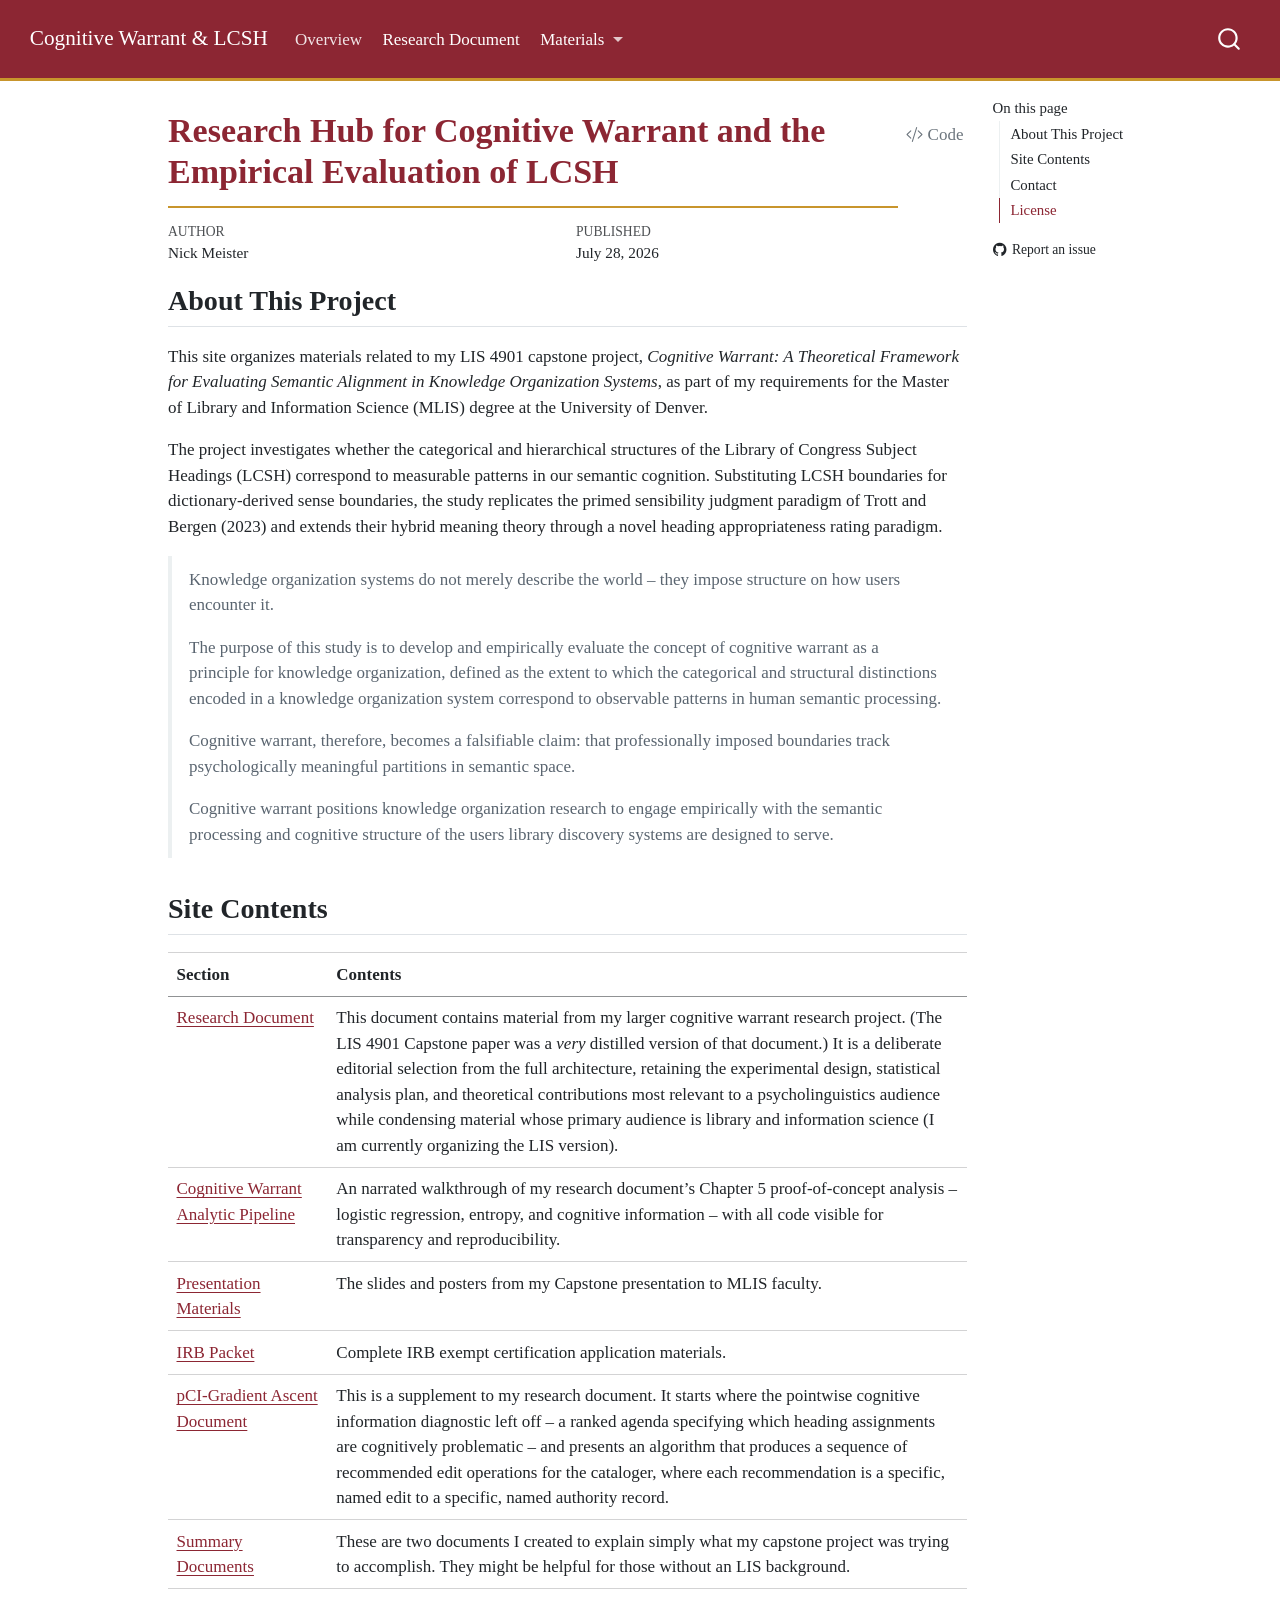
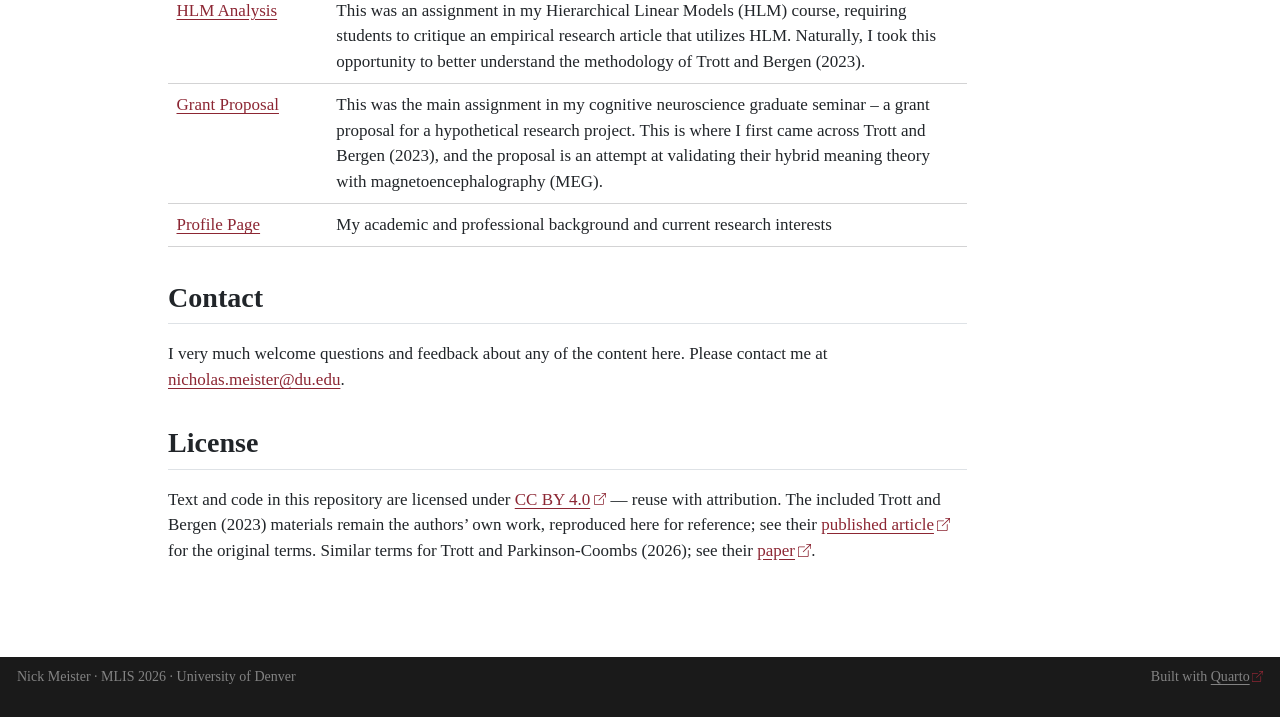
==== commit d07ca6d9: "minor update" ====
--- a/docs/index.html
+++ b/docs/index.html
@@ -175,6 +175,7 @@
   <ul>
   <li><a href="#about-this-project" id="toc-about-this-project" class="nav-link active" data-scroll-target="#about-this-project">About This Project</a></li>
   <li><a href="#site-contents" id="toc-site-contents" class="nav-link" data-scroll-target="#site-contents">Site Contents</a></li>
+  <li><a href="#contact" id="toc-contact" class="nav-link" data-scroll-target="#contact">Contact</a></li>
   <li><a href="#license" id="toc-license" class="nav-link" data-scroll-target="#license">License</a></li>
   </ul>
 <div class="toc-actions"><ul><li><a href="https://github.com/nicholasmeister/cognitive-warrant/issues/new" class="toc-action"><i class="bi bi-github"></i>Report an issue</a></li></ul></div></nav>
@@ -276,6 +277,9 @@
 </tr>
 </tbody>
 </table>
+</section>
+<section id="contact" class="level2">
+<h2 class="anchored" data-anchor-id="contact">Contact</h2>
 <p>I very much welcome questions and feedback about any of the content here. Please contact me at <a href="mailto:nicholas.meister@du.edu">nicholas.meister@du.edu</a>.</p>
 </section>
 <section id="license" class="level2">
@@ -786,7 +790,7 @@
 <span id="cb1-38"><a href="#cb1-38" aria-hidden="true" tabindex="-1"></a>: {tbl-colwidths="<span class="co">[</span><span class="ot">20,80</span><span class="co">]</span>"}</span>
 <span id="cb1-39"><a href="#cb1-39" aria-hidden="true" tabindex="-1"></a></span>
 <span id="cb1-40"><a href="#cb1-40" aria-hidden="true" tabindex="-1"></a></span>
-<span id="cb1-41"><a href="#cb1-41" aria-hidden="true" tabindex="-1"></a></span>
+<span id="cb1-41"><a href="#cb1-41" aria-hidden="true" tabindex="-1"></a><span class="fu">## Contact</span></span>
 <span id="cb1-42"><a href="#cb1-42" aria-hidden="true" tabindex="-1"></a>I very much welcome questions and feedback about any of the content here. Please contact me at <span class="co">[</span><span class="ot">nicholas.meister@du.edu</span><span class="co">](mailto:nicholas.meister@du.edu)</span>.</span>
 <span id="cb1-43"><a href="#cb1-43" aria-hidden="true" tabindex="-1"></a></span>
 <span id="cb1-44"><a href="#cb1-44" aria-hidden="true" tabindex="-1"></a><span class="fu">## License</span></span>
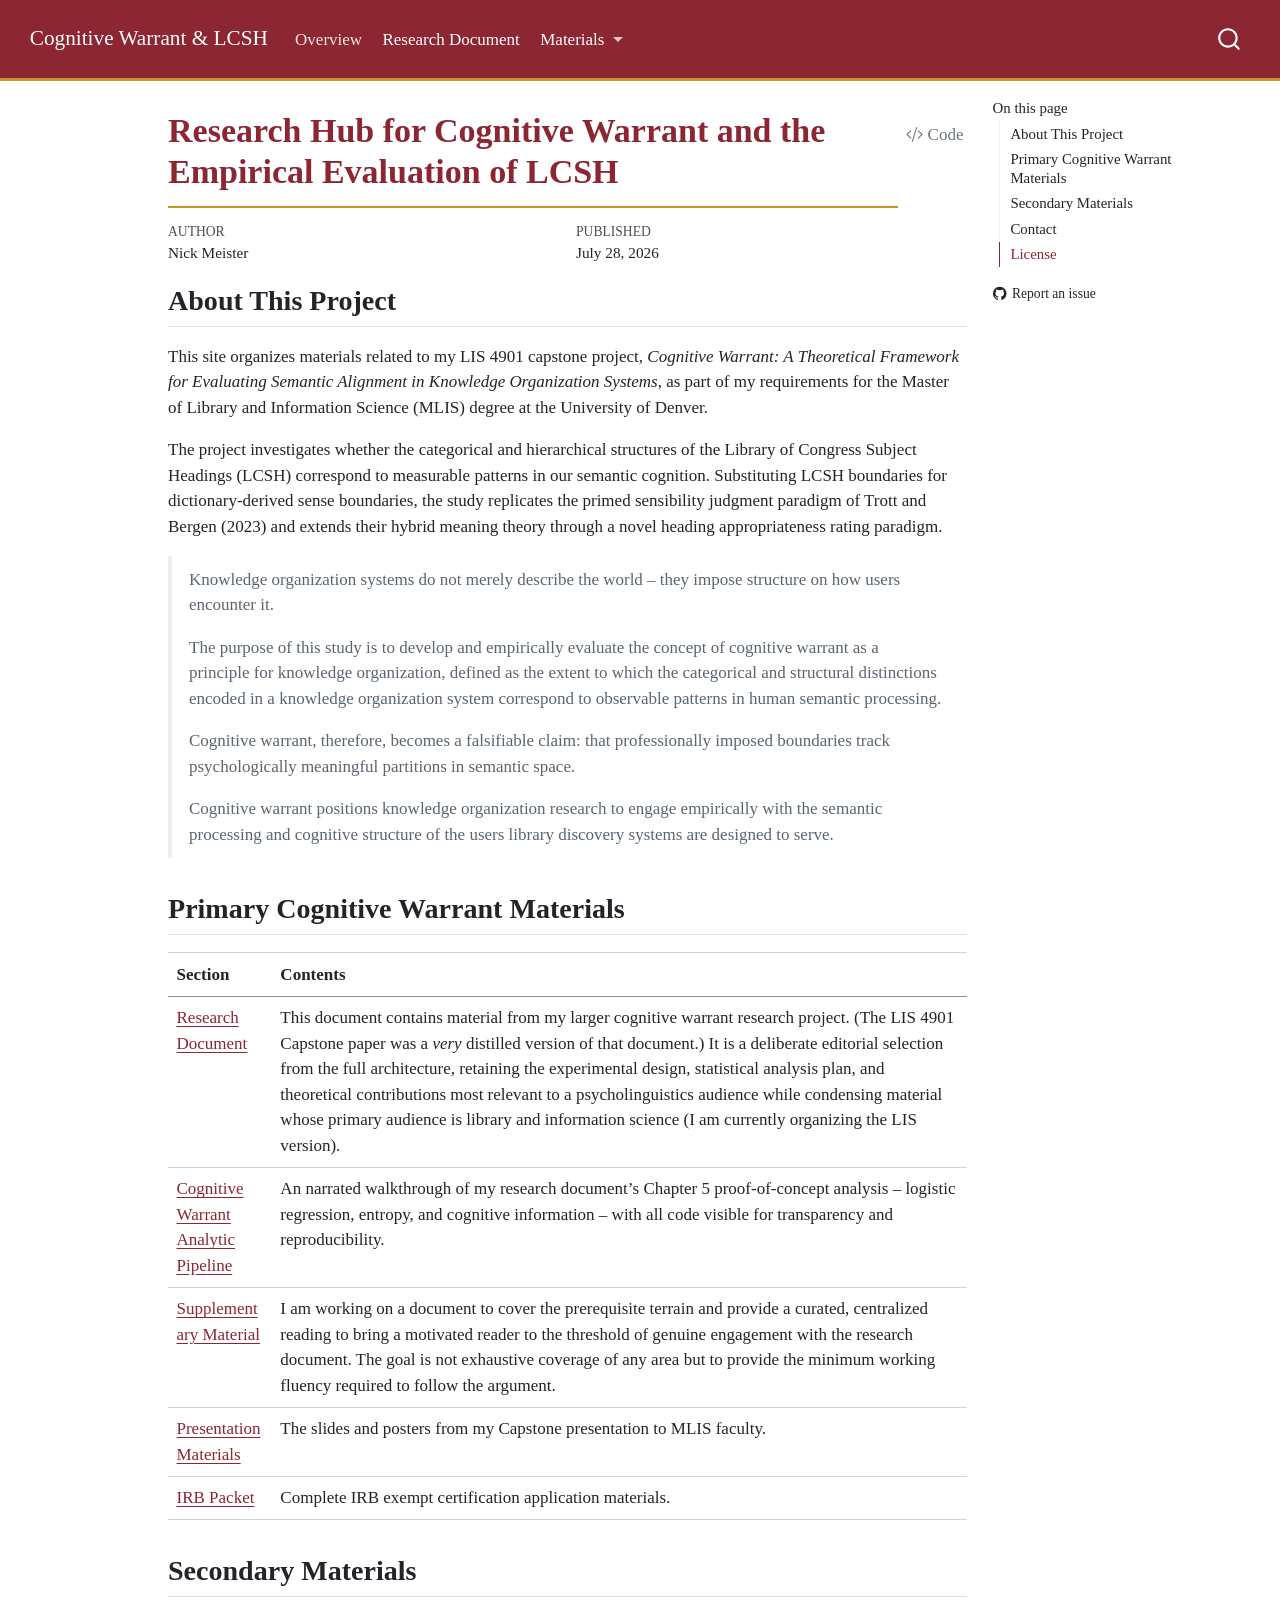
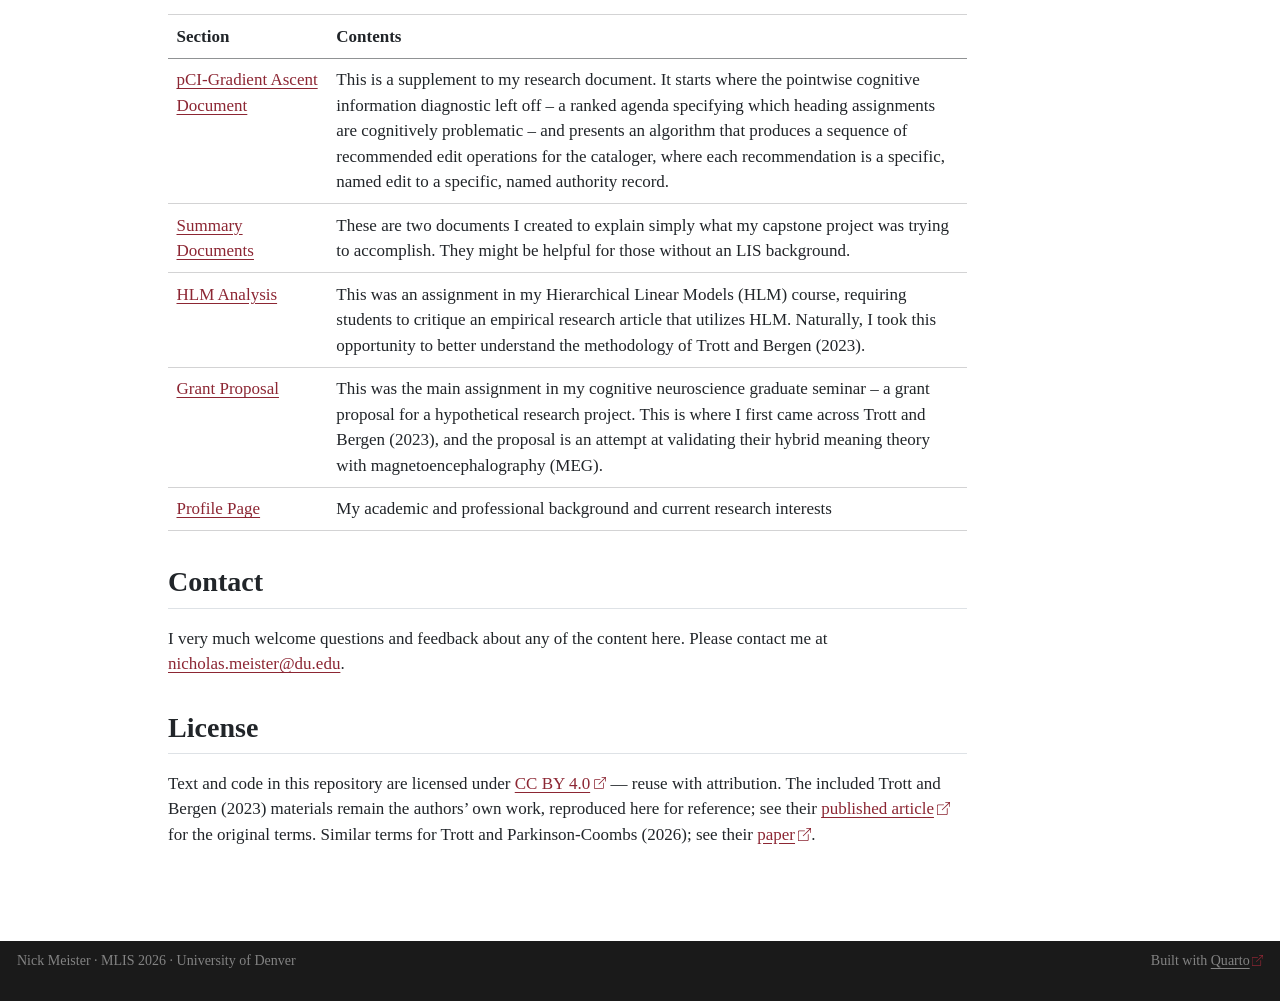
==== commit 12ce2627: "Separate content list into primary and secondary material on index page" ====
--- a/docs/index.html
+++ b/docs/index.html
@@ -174,7 +174,8 @@
    
   <ul>
   <li><a href="#about-this-project" id="toc-about-this-project" class="nav-link active" data-scroll-target="#about-this-project">About This Project</a></li>
-  <li><a href="#site-contents" id="toc-site-contents" class="nav-link" data-scroll-target="#site-contents">Site Contents</a></li>
+  <li><a href="#primary-cognitive-warrant-materials" id="toc-primary-cognitive-warrant-materials" class="nav-link" data-scroll-target="#primary-cognitive-warrant-materials">Primary Cognitive Warrant Materials</a></li>
+  <li><a href="#secondary-materials" id="toc-secondary-materials" class="nav-link" data-scroll-target="#secondary-materials">Secondary Materials</a></li>
   <li><a href="#contact" id="toc-contact" class="nav-link" data-scroll-target="#contact">Contact</a></li>
   <li><a href="#license" id="toc-license" class="nav-link" data-scroll-target="#license">License</a></li>
   </ul>
@@ -225,8 +226,41 @@
 <p>Cognitive warrant positions knowledge organization research to engage empirically with the semantic processing and cognitive structure of the users library discovery systems are designed to serve.</p>
 </blockquote>
 </section>
-<section id="site-contents" class="level2">
-<h2 class="anchored" data-anchor-id="site-contents">Site Contents</h2>
+<section id="primary-cognitive-warrant-materials" class="level2">
+<h2 class="anchored" data-anchor-id="primary-cognitive-warrant-materials">Primary Cognitive Warrant Materials</h2>
+<table class="caption-top table">
+<thead>
+<tr class="header">
+<th>Section</th>
+<th>Contents</th>
+</tr>
+</thead>
+<tbody>
+<tr class="odd">
+<td><a href="./pages/manuscript.html">Research Document</a></td>
+<td>This document contains material from my larger cognitive warrant research project. (The LIS 4901 Capstone paper was a <em>very</em> distilled version of that document.) It is a deliberate editorial selection from the full architecture, retaining the experimental design, statistical analysis plan, and theoretical contributions most relevant to a psycholinguistics audience while condensing material whose primary audience is library and information science (I am currently organizing the LIS version).</td>
+</tr>
+<tr class="even">
+<td><a href="./pages/cognitive-warrant-pipeline.html">Cognitive Warrant Analytic Pipeline</a></td>
+<td>An narrated walkthrough of my research document’s Chapter 5 proof-of-concept analysis – logistic regression, entropy, and cognitive information – with all code visible for transparency and reproducibility.</td>
+</tr>
+<tr class="odd">
+<td><a href="./pages/background.html">Supplementary Material</a></td>
+<td>I am working on a document to cover the prerequisite terrain and provide a curated, centralized reading to bring a motivated reader to the threshold of genuine engagement with the research document. The goal is not exhaustive coverage of any area but to provide the minimum working fluency required to follow the argument.</td>
+</tr>
+<tr class="even">
+<td><a href="./pages/presentation.html">Presentation Materials</a></td>
+<td>The slides and posters from my Capstone presentation to MLIS faculty.</td>
+</tr>
+<tr class="odd">
+<td><a href="./pages/irb.html">IRB Packet</a></td>
+<td>Complete IRB exempt certification application materials.</td>
+</tr>
+</tbody>
+</table>
+</section>
+<section id="secondary-materials" class="level2">
+<h2 class="anchored" data-anchor-id="secondary-materials">Secondary Materials</h2>
 <table class="caption-top table">
 <colgroup>
 <col style="width: 20%">
@@ -239,22 +273,6 @@
 </tr>
 </thead>
 <tbody>
-<tr class="odd">
-<td><a href="./pages/manuscript.html">Research Document</a></td>
-<td>This document contains material from my larger cognitive warrant research project. (The LIS 4901 Capstone paper was a <em>very</em> distilled version of that document.) It is a deliberate editorial selection from the full architecture, retaining the experimental design, statistical analysis plan, and theoretical contributions most relevant to a psycholinguistics audience while condensing material whose primary audience is library and information science (I am currently organizing the LIS version).</td>
-</tr>
-<tr class="even">
-<td><a href="./pages/cognitive-warrant-pipeline.html">Cognitive Warrant Analytic Pipeline</a></td>
-<td>An narrated walkthrough of my research document’s Chapter 5 proof-of-concept analysis – logistic regression, entropy, and cognitive information – with all code visible for transparency and reproducibility.</td>
-</tr>
-<tr class="odd">
-<td><a href="./pages/presentation.html">Presentation Materials</a></td>
-<td>The slides and posters from my Capstone presentation to MLIS faculty.</td>
-</tr>
-<tr class="even">
-<td><a href="./pages/irb.html">IRB Packet</a></td>
-<td>Complete IRB exempt certification application materials.</td>
-</tr>
 <tr class="odd">
 <td><a href="./pages/gradient-ascent.html">pCI-Gradient Ascent Document</a></td>
 <td>This is a supplement to my research document. It starts where the pointwise cognitive information diagnostic left off – a ranked agenda specifying which heading assignments are cognitively problematic – and presents an algorithm that produces a sequence of recommended edit operations for the cataloger, where each recommendation is a specific, named edit to a specific, named authority record.</td>
@@ -773,29 +791,34 @@
 <span id="cb1-21"><a href="#cb1-21" aria-hidden="true" tabindex="-1"></a><span class="at">&gt;Cognitive warrant positions knowledge organization research to engage empirically with the semantic processing and cognitive structure of the users library discovery systems are designed to serve.</span></span>
 <span id="cb1-22"><a href="#cb1-22" aria-hidden="true" tabindex="-1"></a></span>
 <span id="cb1-23"><a href="#cb1-23" aria-hidden="true" tabindex="-1"></a></span>
-<span id="cb1-24"><a href="#cb1-24" aria-hidden="true" tabindex="-1"></a><span class="fu">## Site Contents</span></span>
+<span id="cb1-24"><a href="#cb1-24" aria-hidden="true" tabindex="-1"></a><span class="fu">## Primary Cognitive Warrant Materials</span></span>
 <span id="cb1-25"><a href="#cb1-25" aria-hidden="true" tabindex="-1"></a></span>
 <span id="cb1-26"><a href="#cb1-26" aria-hidden="true" tabindex="-1"></a><span class="pp">|</span> Section <span class="pp">|</span> Contents <span class="pp">|</span></span>
 <span id="cb1-27"><a href="#cb1-27" aria-hidden="true" tabindex="-1"></a><span class="pp">|---|---|</span></span>
 <span id="cb1-28"><a href="#cb1-28" aria-hidden="true" tabindex="-1"></a><span class="pp">|</span> <span class="co">[</span><span class="ot">Research Document</span><span class="co">](pages/manuscript.qmd)</span> <span class="pp">|</span> This document contains material from my larger cognitive warrant research project. (The LIS 4901 Capstone paper was a *very* distilled version of that document.) It is a deliberate editorial selection from the full architecture, retaining the experimental design, statistical analysis plan, and theoretical contributions most relevant to a psycholinguistics audience while condensing material whose primary audience is library and information science (I am currently organizing the LIS version). <span class="pp">|</span></span>
 <span id="cb1-29"><a href="#cb1-29" aria-hidden="true" tabindex="-1"></a><span class="pp">|</span> <span class="co">[</span><span class="ot">Cognitive Warrant Analytic Pipeline</span><span class="co">](pages/cognitive-warrant-pipeline.qmd)</span> <span class="pp">|</span> An narrated walkthrough of my research document's Chapter 5 proof-of-concept analysis -- logistic regression, entropy, and cognitive information -- with all code visible for transparency and reproducibility. <span class="pp">|</span></span>
-<span id="cb1-30"><a href="#cb1-30" aria-hidden="true" tabindex="-1"></a><span class="pp">|</span> <span class="co">[</span><span class="ot">Presentation Materials</span><span class="co">](pages/presentation.qmd)</span> <span class="pp">|</span> The slides and posters from my Capstone presentation to MLIS faculty. <span class="pp">|</span></span>
-<span id="cb1-31"><a href="#cb1-31" aria-hidden="true" tabindex="-1"></a><span class="pp">|</span> <span class="co">[</span><span class="ot">IRB Packet</span><span class="co">](pages/irb.qmd)</span> <span class="pp">|</span> Complete IRB exempt certification application materials. <span class="pp">|</span></span>
-<span id="cb1-32"><a href="#cb1-32" aria-hidden="true" tabindex="-1"></a><span class="pp">|</span> <span class="co">[</span><span class="ot">pCI-Gradient Ascent Document</span><span class="co">](pages/gradient-ascent.qmd)</span> <span class="pp">|</span> This is a supplement to my research document. It starts where the pointwise cognitive information diagnostic left off -- a ranked agenda specifying which heading assignments are cognitively problematic -- and presents an algorithm that produces a sequence of recommended edit operations for the cataloger, where each recommendation is a specific, named edit to a specific, named authority record. </span>
-<span id="cb1-33"><a href="#cb1-33" aria-hidden="true" tabindex="-1"></a><span class="pp">|</span> <span class="co">[</span><span class="ot">Summary Documents</span><span class="co">](pages/summary-documents.qmd)</span> <span class="pp">|</span> These are two documents I created to explain simply what my capstone project was trying to accomplish. They might be helpful for those without an LIS background.<span class="pp">|</span></span>
-<span id="cb1-34"><a href="#cb1-34" aria-hidden="true" tabindex="-1"></a><span class="pp">|</span> <span class="co">[</span><span class="ot">HLM Analysis</span><span class="co">](pages/hlm-analysis.qmd)</span> <span class="pp">|</span> This was an assignment in my Hierarchical Linear Models (HLM) course, requiring students to critique an empirical research article that utilizes HLM. Naturally, I took this opportunity to better understand the methodology of Trott and Bergen (2023).<span class="pp">|</span></span>
-<span id="cb1-35"><a href="#cb1-35" aria-hidden="true" tabindex="-1"></a><span class="pp">|</span> <span class="co">[</span><span class="ot">Grant Proposal</span><span class="co">](pages/grant-proposal.qmd)</span> <span class="pp">|</span> This was the main assignment in my cognitive neuroscience graduate seminar -- a grant proposal for a hypothetical research project. This is where I first came across Trott and Bergen (2023), and the proposal is an attempt at validating their hybrid meaning theory with magnetoencephalography (MEG).<span class="pp">|</span></span>
-<span id="cb1-36"><a href="#cb1-36" aria-hidden="true" tabindex="-1"></a><span class="pp">|</span> <span class="co">[</span><span class="ot">Profile Page</span><span class="co">](pages/profile.qmd)</span> <span class="pp">|</span> My academic and professional background and current research interests <span class="pp">|</span></span>
-<span id="cb1-37"><a href="#cb1-37" aria-hidden="true" tabindex="-1"></a></span>
-<span id="cb1-38"><a href="#cb1-38" aria-hidden="true" tabindex="-1"></a>: {tbl-colwidths="<span class="co">[</span><span class="ot">20,80</span><span class="co">]</span>"}</span>
-<span id="cb1-39"><a href="#cb1-39" aria-hidden="true" tabindex="-1"></a></span>
-<span id="cb1-40"><a href="#cb1-40" aria-hidden="true" tabindex="-1"></a></span>
-<span id="cb1-41"><a href="#cb1-41" aria-hidden="true" tabindex="-1"></a><span class="fu">## Contact</span></span>
-<span id="cb1-42"><a href="#cb1-42" aria-hidden="true" tabindex="-1"></a>I very much welcome questions and feedback about any of the content here. Please contact me at <span class="co">[</span><span class="ot">nicholas.meister@du.edu</span><span class="co">](mailto:nicholas.meister@du.edu)</span>.</span>
-<span id="cb1-43"><a href="#cb1-43" aria-hidden="true" tabindex="-1"></a></span>
-<span id="cb1-44"><a href="#cb1-44" aria-hidden="true" tabindex="-1"></a><span class="fu">## License</span></span>
+<span id="cb1-30"><a href="#cb1-30" aria-hidden="true" tabindex="-1"></a><span class="pp">|</span> <span class="co">[</span><span class="ot">Supplementary Material</span><span class="co">](pages/background.qmd)</span>  <span class="pp">|</span> I am working on a document to cover the prerequisite terrain and provide a curated, centralized reading to bring a motivated reader to the threshold of genuine engagement with the research document. The goal is not exhaustive coverage of any area but to provide the minimum working fluency required to follow the argument. <span class="pp">|</span></span>
+<span id="cb1-31"><a href="#cb1-31" aria-hidden="true" tabindex="-1"></a><span class="pp">|</span> <span class="co">[</span><span class="ot">Presentation Materials</span><span class="co">](pages/presentation.qmd)</span> <span class="pp">|</span> The slides and posters from my Capstone presentation to MLIS faculty. <span class="pp">|</span></span>
+<span id="cb1-32"><a href="#cb1-32" aria-hidden="true" tabindex="-1"></a><span class="pp">|</span> <span class="co">[</span><span class="ot">IRB Packet</span><span class="co">](pages/irb.qmd)</span> <span class="pp">|</span> Complete IRB exempt certification application materials. <span class="pp">|</span></span>
+<span id="cb1-33"><a href="#cb1-33" aria-hidden="true" tabindex="-1"></a></span>
+<span id="cb1-34"><a href="#cb1-34" aria-hidden="true" tabindex="-1"></a><span class="fu">## Secondary Materials</span></span>
+<span id="cb1-35"><a href="#cb1-35" aria-hidden="true" tabindex="-1"></a><span class="pp">|</span> Section <span class="pp">|</span> Contents <span class="pp">|</span></span>
+<span id="cb1-36"><a href="#cb1-36" aria-hidden="true" tabindex="-1"></a><span class="pp">| ---</span> <span class="pp">| ---</span> <span class="pp">|</span></span>
+<span id="cb1-37"><a href="#cb1-37" aria-hidden="true" tabindex="-1"></a><span class="pp">|</span> <span class="co">[</span><span class="ot">pCI-Gradient Ascent Document</span><span class="co">](pages/gradient-ascent.qmd)</span> <span class="pp">|</span> This is a supplement to my research document. It starts where the pointwise cognitive information diagnostic left off -- a ranked agenda specifying which heading assignments are cognitively problematic -- and presents an algorithm that produces a sequence of recommended edit operations for the cataloger, where each recommendation is a specific, named edit to a specific, named authority record. </span>
+<span id="cb1-38"><a href="#cb1-38" aria-hidden="true" tabindex="-1"></a><span class="pp">|</span> <span class="co">[</span><span class="ot">Summary Documents</span><span class="co">](pages/summary-documents.qmd)</span> <span class="pp">|</span> These are two documents I created to explain simply what my capstone project was trying to accomplish. They might be helpful for those without an LIS background.<span class="pp">|</span></span>
+<span id="cb1-39"><a href="#cb1-39" aria-hidden="true" tabindex="-1"></a><span class="pp">|</span> <span class="co">[</span><span class="ot">HLM Analysis</span><span class="co">](pages/hlm-analysis.qmd)</span> <span class="pp">|</span> This was an assignment in my Hierarchical Linear Models (HLM) course, requiring students to critique an empirical research article that utilizes HLM. Naturally, I took this opportunity to better understand the methodology of Trott and Bergen (2023).<span class="pp">|</span></span>
+<span id="cb1-40"><a href="#cb1-40" aria-hidden="true" tabindex="-1"></a><span class="pp">|</span> <span class="co">[</span><span class="ot">Grant Proposal</span><span class="co">](pages/grant-proposal.qmd)</span> <span class="pp">|</span> This was the main assignment in my cognitive neuroscience graduate seminar -- a grant proposal for a hypothetical research project. This is where I first came across Trott and Bergen (2023), and the proposal is an attempt at validating their hybrid meaning theory with magnetoencephalography (MEG).<span class="pp">|</span></span>
+<span id="cb1-41"><a href="#cb1-41" aria-hidden="true" tabindex="-1"></a><span class="pp">|</span> <span class="co">[</span><span class="ot">Profile Page</span><span class="co">](pages/profile.qmd)</span> <span class="pp">|</span> My academic and professional background and current research interests <span class="pp">|</span></span>
+<span id="cb1-42"><a href="#cb1-42" aria-hidden="true" tabindex="-1"></a></span>
+<span id="cb1-43"><a href="#cb1-43" aria-hidden="true" tabindex="-1"></a>: {tbl-colwidths="<span class="co">[</span><span class="ot">20,80</span><span class="co">]</span>"}</span>
+<span id="cb1-44"><a href="#cb1-44" aria-hidden="true" tabindex="-1"></a></span>
 <span id="cb1-45"><a href="#cb1-45" aria-hidden="true" tabindex="-1"></a></span>
-<span id="cb1-46"><a href="#cb1-46" aria-hidden="true" tabindex="-1"></a>Text and code in this repository are licensed under <span class="co">[</span><span class="ot">CC BY 4.0</span><span class="co">](https://github.com/nicholasmeister/cognitive-warrant/blob/main/LICENSE)</span> — reuse with attribution. The included Trott and Bergen (2023) materials remain the authors' own work, reproduced here for reference; see their <span class="co">[</span><span class="ot">published article</span><span class="co">](https://doi.org/10.1037/rev0000420)</span> for the original terms. Similar terms for Trott and Parkinson-Coombs (2026); see their <span class="co">[</span><span class="ot">paper</span><span class="co">](https://aclanthology.org/2026.evaleval-1.21/)</span>.</span></code></pre></div><button title="Copy to Clipboard" class="code-copy-button" data-in-quarto-modal=""><i class="bi"></i></button></div>
+<span id="cb1-46"><a href="#cb1-46" aria-hidden="true" tabindex="-1"></a><span class="fu">## Contact</span></span>
+<span id="cb1-47"><a href="#cb1-47" aria-hidden="true" tabindex="-1"></a>I very much welcome questions and feedback about any of the content here. Please contact me at <span class="co">[</span><span class="ot">nicholas.meister@du.edu</span><span class="co">](mailto:nicholas.meister@du.edu)</span>.</span>
+<span id="cb1-48"><a href="#cb1-48" aria-hidden="true" tabindex="-1"></a></span>
+<span id="cb1-49"><a href="#cb1-49" aria-hidden="true" tabindex="-1"></a><span class="fu">## License</span></span>
+<span id="cb1-50"><a href="#cb1-50" aria-hidden="true" tabindex="-1"></a></span>
+<span id="cb1-51"><a href="#cb1-51" aria-hidden="true" tabindex="-1"></a>Text and code in this repository are licensed under <span class="co">[</span><span class="ot">CC BY 4.0</span><span class="co">](https://github.com/nicholasmeister/cognitive-warrant/blob/main/LICENSE)</span> — reuse with attribution. The included Trott and Bergen (2023) materials remain the authors' own work, reproduced here for reference; see their <span class="co">[</span><span class="ot">published article</span><span class="co">](https://doi.org/10.1037/rev0000420)</span> for the original terms. Similar terms for Trott and Parkinson-Coombs (2026); see their <span class="co">[</span><span class="ot">paper</span><span class="co">](https://aclanthology.org/2026.evaleval-1.21/)</span>.</span></code></pre></div><button title="Copy to Clipboard" class="code-copy-button" data-in-quarto-modal=""><i class="bi"></i></button></div>
 </div></div></div></div></div>
 </div> <!-- /content -->
 <footer class="footer">
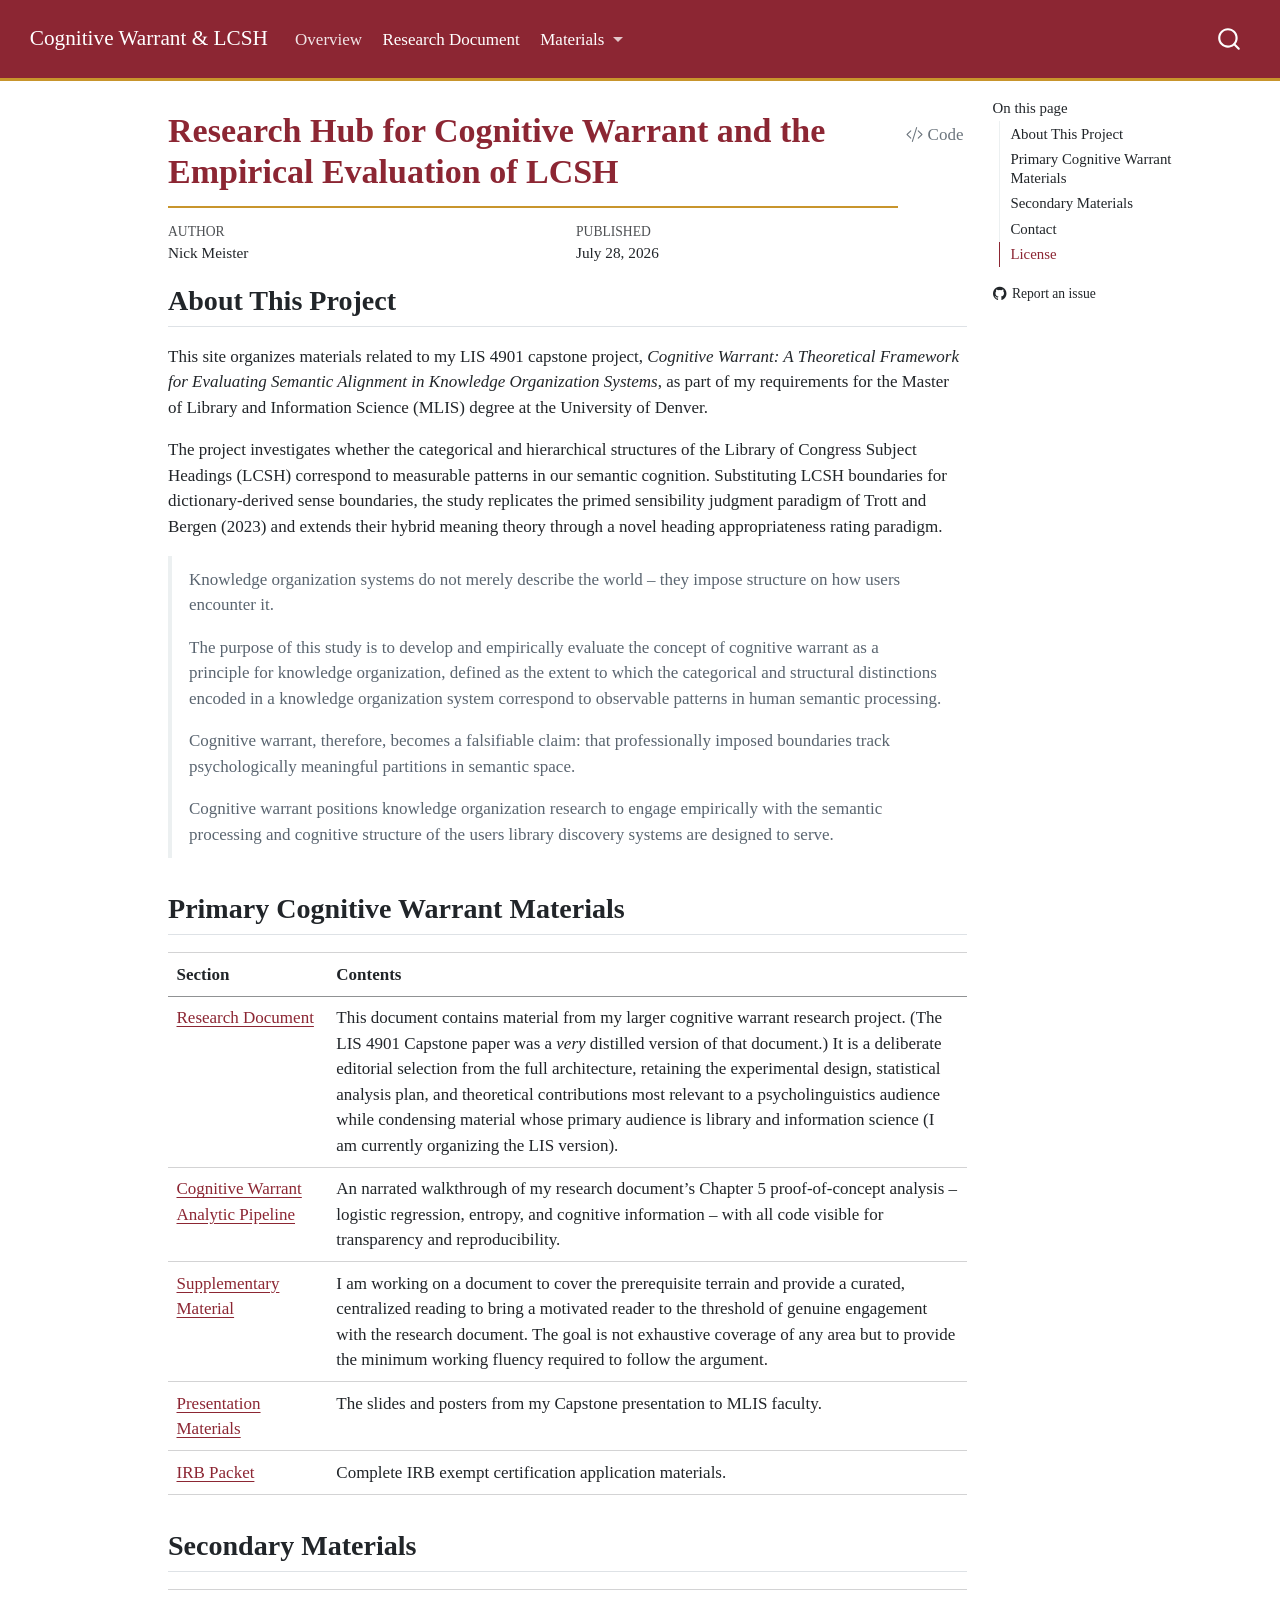
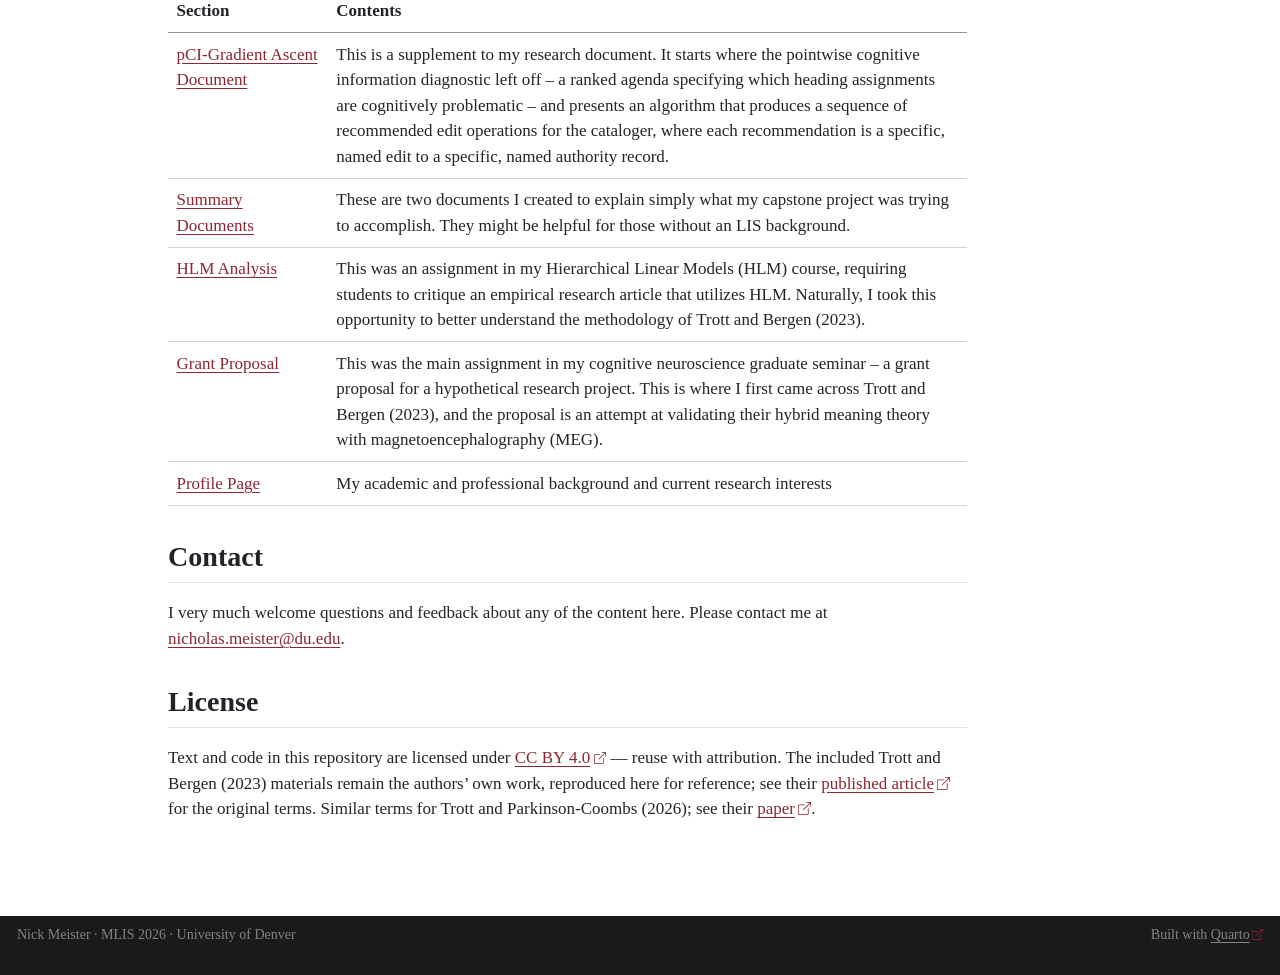
==== commit ea7b8429: "Minor edit to index page" ====
--- a/docs/index.html
+++ b/docs/index.html
@@ -229,6 +229,10 @@
 <section id="primary-cognitive-warrant-materials" class="level2">
 <h2 class="anchored" data-anchor-id="primary-cognitive-warrant-materials">Primary Cognitive Warrant Materials</h2>
 <table class="caption-top table">
+<colgroup>
+<col style="width: 20%">
+<col style="width: 80%">
+</colgroup>
 <thead>
 <tr class="header">
 <th>Section</th>
@@ -801,24 +805,26 @@
 <span id="cb1-31"><a href="#cb1-31" aria-hidden="true" tabindex="-1"></a><span class="pp">|</span> <span class="co">[</span><span class="ot">Presentation Materials</span><span class="co">](pages/presentation.qmd)</span> <span class="pp">|</span> The slides and posters from my Capstone presentation to MLIS faculty. <span class="pp">|</span></span>
 <span id="cb1-32"><a href="#cb1-32" aria-hidden="true" tabindex="-1"></a><span class="pp">|</span> <span class="co">[</span><span class="ot">IRB Packet</span><span class="co">](pages/irb.qmd)</span> <span class="pp">|</span> Complete IRB exempt certification application materials. <span class="pp">|</span></span>
 <span id="cb1-33"><a href="#cb1-33" aria-hidden="true" tabindex="-1"></a></span>
-<span id="cb1-34"><a href="#cb1-34" aria-hidden="true" tabindex="-1"></a><span class="fu">## Secondary Materials</span></span>
-<span id="cb1-35"><a href="#cb1-35" aria-hidden="true" tabindex="-1"></a><span class="pp">|</span> Section <span class="pp">|</span> Contents <span class="pp">|</span></span>
-<span id="cb1-36"><a href="#cb1-36" aria-hidden="true" tabindex="-1"></a><span class="pp">| ---</span> <span class="pp">| ---</span> <span class="pp">|</span></span>
-<span id="cb1-37"><a href="#cb1-37" aria-hidden="true" tabindex="-1"></a><span class="pp">|</span> <span class="co">[</span><span class="ot">pCI-Gradient Ascent Document</span><span class="co">](pages/gradient-ascent.qmd)</span> <span class="pp">|</span> This is a supplement to my research document. It starts where the pointwise cognitive information diagnostic left off -- a ranked agenda specifying which heading assignments are cognitively problematic -- and presents an algorithm that produces a sequence of recommended edit operations for the cataloger, where each recommendation is a specific, named edit to a specific, named authority record. </span>
-<span id="cb1-38"><a href="#cb1-38" aria-hidden="true" tabindex="-1"></a><span class="pp">|</span> <span class="co">[</span><span class="ot">Summary Documents</span><span class="co">](pages/summary-documents.qmd)</span> <span class="pp">|</span> These are two documents I created to explain simply what my capstone project was trying to accomplish. They might be helpful for those without an LIS background.<span class="pp">|</span></span>
-<span id="cb1-39"><a href="#cb1-39" aria-hidden="true" tabindex="-1"></a><span class="pp">|</span> <span class="co">[</span><span class="ot">HLM Analysis</span><span class="co">](pages/hlm-analysis.qmd)</span> <span class="pp">|</span> This was an assignment in my Hierarchical Linear Models (HLM) course, requiring students to critique an empirical research article that utilizes HLM. Naturally, I took this opportunity to better understand the methodology of Trott and Bergen (2023).<span class="pp">|</span></span>
-<span id="cb1-40"><a href="#cb1-40" aria-hidden="true" tabindex="-1"></a><span class="pp">|</span> <span class="co">[</span><span class="ot">Grant Proposal</span><span class="co">](pages/grant-proposal.qmd)</span> <span class="pp">|</span> This was the main assignment in my cognitive neuroscience graduate seminar -- a grant proposal for a hypothetical research project. This is where I first came across Trott and Bergen (2023), and the proposal is an attempt at validating their hybrid meaning theory with magnetoencephalography (MEG).<span class="pp">|</span></span>
-<span id="cb1-41"><a href="#cb1-41" aria-hidden="true" tabindex="-1"></a><span class="pp">|</span> <span class="co">[</span><span class="ot">Profile Page</span><span class="co">](pages/profile.qmd)</span> <span class="pp">|</span> My academic and professional background and current research interests <span class="pp">|</span></span>
-<span id="cb1-42"><a href="#cb1-42" aria-hidden="true" tabindex="-1"></a></span>
-<span id="cb1-43"><a href="#cb1-43" aria-hidden="true" tabindex="-1"></a>: {tbl-colwidths="<span class="co">[</span><span class="ot">20,80</span><span class="co">]</span>"}</span>
+<span id="cb1-34"><a href="#cb1-34" aria-hidden="true" tabindex="-1"></a>: {tbl-colwidths="<span class="co">[</span><span class="ot">20,80</span><span class="co">]</span>"}</span>
+<span id="cb1-35"><a href="#cb1-35" aria-hidden="true" tabindex="-1"></a></span>
+<span id="cb1-36"><a href="#cb1-36" aria-hidden="true" tabindex="-1"></a><span class="fu">## Secondary Materials</span></span>
+<span id="cb1-37"><a href="#cb1-37" aria-hidden="true" tabindex="-1"></a><span class="pp">|</span> Section <span class="pp">|</span> Contents <span class="pp">|</span></span>
+<span id="cb1-38"><a href="#cb1-38" aria-hidden="true" tabindex="-1"></a><span class="pp">| ---</span> <span class="pp">| ---</span> <span class="pp">|</span></span>
+<span id="cb1-39"><a href="#cb1-39" aria-hidden="true" tabindex="-1"></a><span class="pp">|</span> <span class="co">[</span><span class="ot">pCI-Gradient Ascent Document</span><span class="co">](pages/gradient-ascent.qmd)</span> <span class="pp">|</span> This is a supplement to my research document. It starts where the pointwise cognitive information diagnostic left off -- a ranked agenda specifying which heading assignments are cognitively problematic -- and presents an algorithm that produces a sequence of recommended edit operations for the cataloger, where each recommendation is a specific, named edit to a specific, named authority record. </span>
+<span id="cb1-40"><a href="#cb1-40" aria-hidden="true" tabindex="-1"></a><span class="pp">|</span> <span class="co">[</span><span class="ot">Summary Documents</span><span class="co">](pages/summary-documents.qmd)</span> <span class="pp">|</span> These are two documents I created to explain simply what my capstone project was trying to accomplish. They might be helpful for those without an LIS background.<span class="pp">|</span></span>
+<span id="cb1-41"><a href="#cb1-41" aria-hidden="true" tabindex="-1"></a><span class="pp">|</span> <span class="co">[</span><span class="ot">HLM Analysis</span><span class="co">](pages/hlm-analysis.qmd)</span> <span class="pp">|</span> This was an assignment in my Hierarchical Linear Models (HLM) course, requiring students to critique an empirical research article that utilizes HLM. Naturally, I took this opportunity to better understand the methodology of Trott and Bergen (2023).<span class="pp">|</span></span>
+<span id="cb1-42"><a href="#cb1-42" aria-hidden="true" tabindex="-1"></a><span class="pp">|</span> <span class="co">[</span><span class="ot">Grant Proposal</span><span class="co">](pages/grant-proposal.qmd)</span> <span class="pp">|</span> This was the main assignment in my cognitive neuroscience graduate seminar -- a grant proposal for a hypothetical research project. This is where I first came across Trott and Bergen (2023), and the proposal is an attempt at validating their hybrid meaning theory with magnetoencephalography (MEG).<span class="pp">|</span></span>
+<span id="cb1-43"><a href="#cb1-43" aria-hidden="true" tabindex="-1"></a><span class="pp">|</span> <span class="co">[</span><span class="ot">Profile Page</span><span class="co">](pages/profile.qmd)</span> <span class="pp">|</span> My academic and professional background and current research interests <span class="pp">|</span></span>
 <span id="cb1-44"><a href="#cb1-44" aria-hidden="true" tabindex="-1"></a></span>
-<span id="cb1-45"><a href="#cb1-45" aria-hidden="true" tabindex="-1"></a></span>
-<span id="cb1-46"><a href="#cb1-46" aria-hidden="true" tabindex="-1"></a><span class="fu">## Contact</span></span>
-<span id="cb1-47"><a href="#cb1-47" aria-hidden="true" tabindex="-1"></a>I very much welcome questions and feedback about any of the content here. Please contact me at <span class="co">[</span><span class="ot">nicholas.meister@du.edu</span><span class="co">](mailto:nicholas.meister@du.edu)</span>.</span>
-<span id="cb1-48"><a href="#cb1-48" aria-hidden="true" tabindex="-1"></a></span>
-<span id="cb1-49"><a href="#cb1-49" aria-hidden="true" tabindex="-1"></a><span class="fu">## License</span></span>
+<span id="cb1-45"><a href="#cb1-45" aria-hidden="true" tabindex="-1"></a>: {tbl-colwidths="<span class="co">[</span><span class="ot">20,80</span><span class="co">]</span>"}</span>
+<span id="cb1-46"><a href="#cb1-46" aria-hidden="true" tabindex="-1"></a></span>
+<span id="cb1-47"><a href="#cb1-47" aria-hidden="true" tabindex="-1"></a></span>
+<span id="cb1-48"><a href="#cb1-48" aria-hidden="true" tabindex="-1"></a><span class="fu">## Contact</span></span>
+<span id="cb1-49"><a href="#cb1-49" aria-hidden="true" tabindex="-1"></a>I very much welcome questions and feedback about any of the content here. Please contact me at <span class="co">[</span><span class="ot">nicholas.meister@du.edu</span><span class="co">](mailto:nicholas.meister@du.edu)</span>.</span>
 <span id="cb1-50"><a href="#cb1-50" aria-hidden="true" tabindex="-1"></a></span>
-<span id="cb1-51"><a href="#cb1-51" aria-hidden="true" tabindex="-1"></a>Text and code in this repository are licensed under <span class="co">[</span><span class="ot">CC BY 4.0</span><span class="co">](https://github.com/nicholasmeister/cognitive-warrant/blob/main/LICENSE)</span> — reuse with attribution. The included Trott and Bergen (2023) materials remain the authors' own work, reproduced here for reference; see their <span class="co">[</span><span class="ot">published article</span><span class="co">](https://doi.org/10.1037/rev0000420)</span> for the original terms. Similar terms for Trott and Parkinson-Coombs (2026); see their <span class="co">[</span><span class="ot">paper</span><span class="co">](https://aclanthology.org/2026.evaleval-1.21/)</span>.</span></code></pre></div><button title="Copy to Clipboard" class="code-copy-button" data-in-quarto-modal=""><i class="bi"></i></button></div>
+<span id="cb1-51"><a href="#cb1-51" aria-hidden="true" tabindex="-1"></a><span class="fu">## License</span></span>
+<span id="cb1-52"><a href="#cb1-52" aria-hidden="true" tabindex="-1"></a></span>
+<span id="cb1-53"><a href="#cb1-53" aria-hidden="true" tabindex="-1"></a>Text and code in this repository are licensed under <span class="co">[</span><span class="ot">CC BY 4.0</span><span class="co">](https://github.com/nicholasmeister/cognitive-warrant/blob/main/LICENSE)</span> — reuse with attribution. The included Trott and Bergen (2023) materials remain the authors' own work, reproduced here for reference; see their <span class="co">[</span><span class="ot">published article</span><span class="co">](https://doi.org/10.1037/rev0000420)</span> for the original terms. Similar terms for Trott and Parkinson-Coombs (2026); see their <span class="co">[</span><span class="ot">paper</span><span class="co">](https://aclanthology.org/2026.evaleval-1.21/)</span>.</span></code></pre></div><button title="Copy to Clipboard" class="code-copy-button" data-in-quarto-modal=""><i class="bi"></i></button></div>
 </div></div></div></div></div>
 </div> <!-- /content -->
 <footer class="footer">
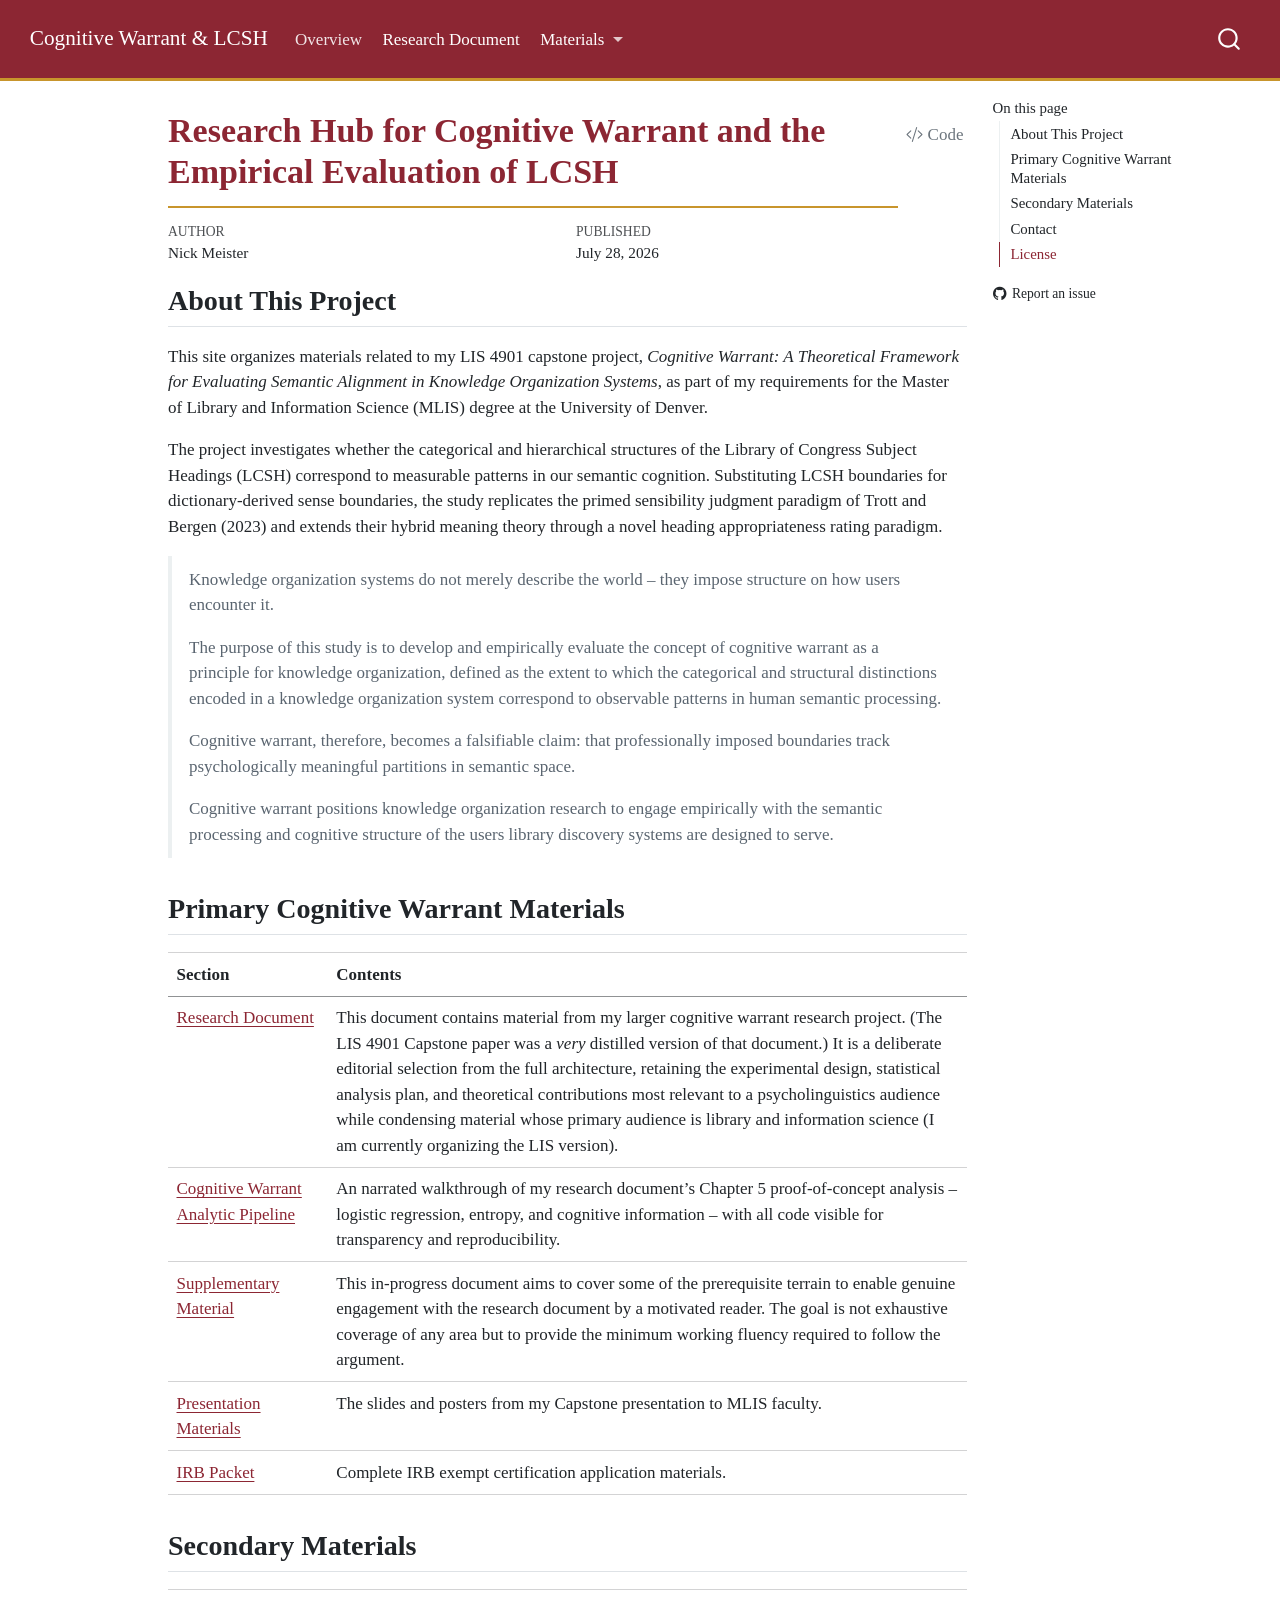
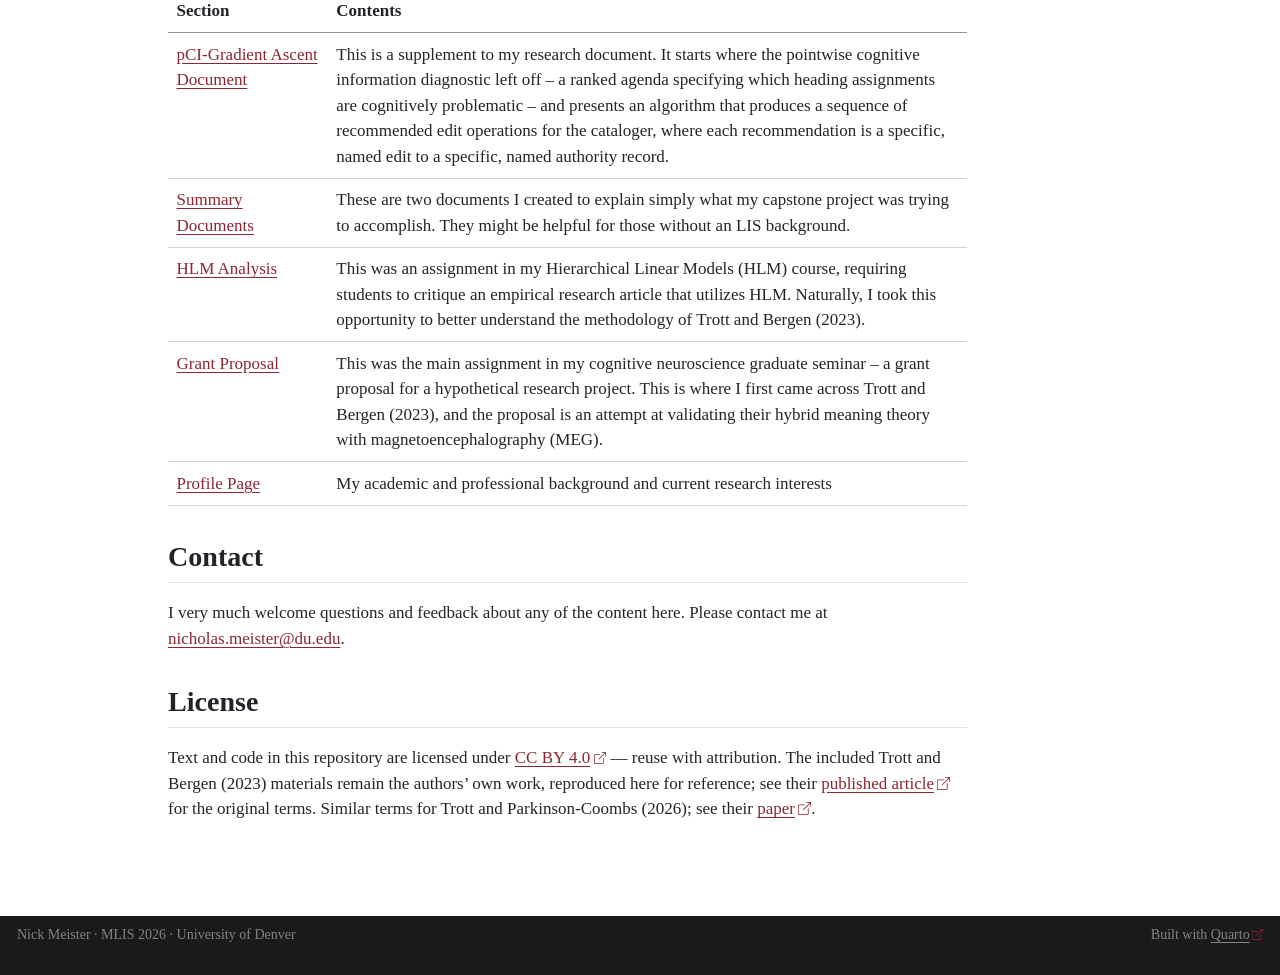
==== commit e243500f: "Update to page description" ====
--- a/docs/index.html
+++ b/docs/index.html
@@ -250,7 +250,7 @@
 </tr>
 <tr class="odd">
 <td><a href="./pages/background.html">Supplementary Material</a></td>
-<td>I am working on a document to cover the prerequisite terrain and provide a curated, centralized reading to bring a motivated reader to the threshold of genuine engagement with the research document. The goal is not exhaustive coverage of any area but to provide the minimum working fluency required to follow the argument.</td>
+<td>This in-progress document aims to cover some of the prerequisite terrain to enable genuine engagement with the research document by a motivated reader. The goal is not exhaustive coverage of any area but to provide the minimum working fluency required to follow the argument.</td>
 </tr>
 <tr class="even">
 <td><a href="./pages/presentation.html">Presentation Materials</a></td>
@@ -801,7 +801,7 @@
 <span id="cb1-27"><a href="#cb1-27" aria-hidden="true" tabindex="-1"></a><span class="pp">|---|---|</span></span>
 <span id="cb1-28"><a href="#cb1-28" aria-hidden="true" tabindex="-1"></a><span class="pp">|</span> <span class="co">[</span><span class="ot">Research Document</span><span class="co">](pages/manuscript.qmd)</span> <span class="pp">|</span> This document contains material from my larger cognitive warrant research project. (The LIS 4901 Capstone paper was a *very* distilled version of that document.) It is a deliberate editorial selection from the full architecture, retaining the experimental design, statistical analysis plan, and theoretical contributions most relevant to a psycholinguistics audience while condensing material whose primary audience is library and information science (I am currently organizing the LIS version). <span class="pp">|</span></span>
 <span id="cb1-29"><a href="#cb1-29" aria-hidden="true" tabindex="-1"></a><span class="pp">|</span> <span class="co">[</span><span class="ot">Cognitive Warrant Analytic Pipeline</span><span class="co">](pages/cognitive-warrant-pipeline.qmd)</span> <span class="pp">|</span> An narrated walkthrough of my research document's Chapter 5 proof-of-concept analysis -- logistic regression, entropy, and cognitive information -- with all code visible for transparency and reproducibility. <span class="pp">|</span></span>
-<span id="cb1-30"><a href="#cb1-30" aria-hidden="true" tabindex="-1"></a><span class="pp">|</span> <span class="co">[</span><span class="ot">Supplementary Material</span><span class="co">](pages/background.qmd)</span>  <span class="pp">|</span> I am working on a document to cover the prerequisite terrain and provide a curated, centralized reading to bring a motivated reader to the threshold of genuine engagement with the research document. The goal is not exhaustive coverage of any area but to provide the minimum working fluency required to follow the argument. <span class="pp">|</span></span>
+<span id="cb1-30"><a href="#cb1-30" aria-hidden="true" tabindex="-1"></a><span class="pp">|</span> <span class="co">[</span><span class="ot">Supplementary Material</span><span class="co">](pages/background.qmd)</span>  <span class="pp">|</span> This in-progress document aims to cover some of the prerequisite terrain to enable genuine engagement with the research document by a motivated reader. The goal is not exhaustive coverage of any area but to provide the minimum working fluency required to follow the argument. <span class="pp">|</span></span>
 <span id="cb1-31"><a href="#cb1-31" aria-hidden="true" tabindex="-1"></a><span class="pp">|</span> <span class="co">[</span><span class="ot">Presentation Materials</span><span class="co">](pages/presentation.qmd)</span> <span class="pp">|</span> The slides and posters from my Capstone presentation to MLIS faculty. <span class="pp">|</span></span>
 <span id="cb1-32"><a href="#cb1-32" aria-hidden="true" tabindex="-1"></a><span class="pp">|</span> <span class="co">[</span><span class="ot">IRB Packet</span><span class="co">](pages/irb.qmd)</span> <span class="pp">|</span> Complete IRB exempt certification application materials. <span class="pp">|</span></span>
 <span id="cb1-33"><a href="#cb1-33" aria-hidden="true" tabindex="-1"></a></span>
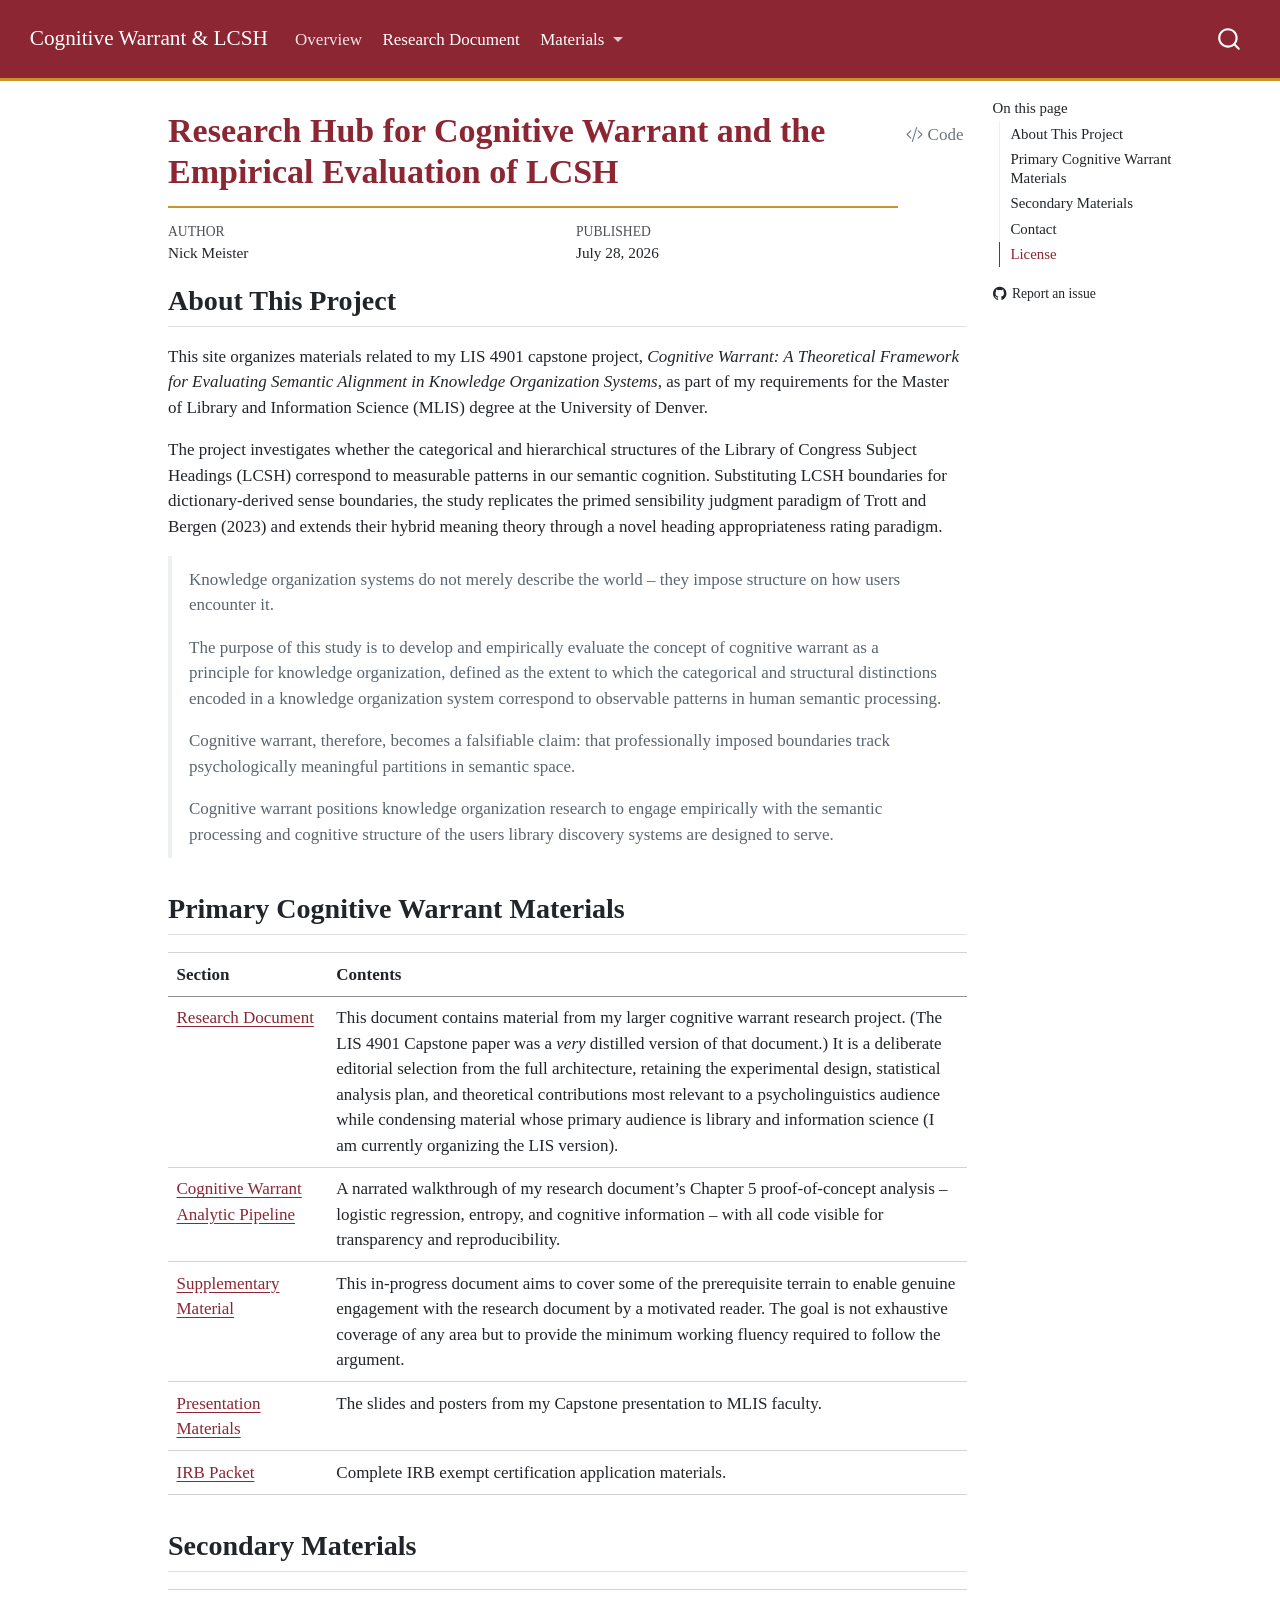
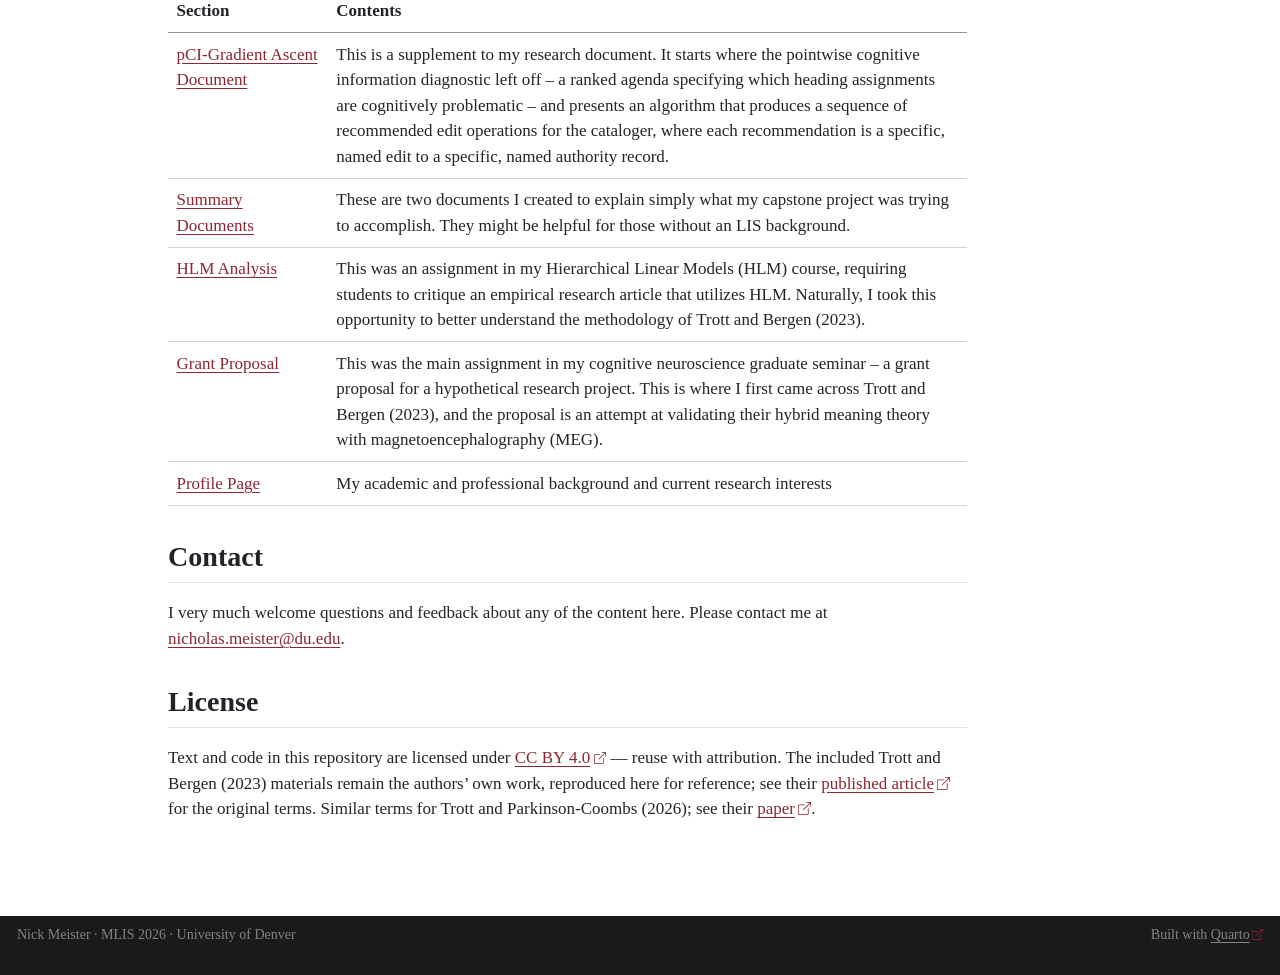
==== commit 09dacf3f: "Minor update" ====
--- a/docs/index.html
+++ b/docs/index.html
@@ -246,7 +246,7 @@
 </tr>
 <tr class="even">
 <td><a href="./pages/cognitive-warrant-pipeline.html">Cognitive Warrant Analytic Pipeline</a></td>
-<td>An narrated walkthrough of my research document’s Chapter 5 proof-of-concept analysis – logistic regression, entropy, and cognitive information – with all code visible for transparency and reproducibility.</td>
+<td>A narrated walkthrough of my research document’s Chapter 5 proof-of-concept analysis – logistic regression, entropy, and cognitive information – with all code visible for transparency and reproducibility.</td>
 </tr>
 <tr class="odd">
 <td><a href="./pages/background.html">Supplementary Material</a></td>
@@ -800,7 +800,7 @@
 <span id="cb1-26"><a href="#cb1-26" aria-hidden="true" tabindex="-1"></a><span class="pp">|</span> Section <span class="pp">|</span> Contents <span class="pp">|</span></span>
 <span id="cb1-27"><a href="#cb1-27" aria-hidden="true" tabindex="-1"></a><span class="pp">|---|---|</span></span>
 <span id="cb1-28"><a href="#cb1-28" aria-hidden="true" tabindex="-1"></a><span class="pp">|</span> <span class="co">[</span><span class="ot">Research Document</span><span class="co">](pages/manuscript.qmd)</span> <span class="pp">|</span> This document contains material from my larger cognitive warrant research project. (The LIS 4901 Capstone paper was a *very* distilled version of that document.) It is a deliberate editorial selection from the full architecture, retaining the experimental design, statistical analysis plan, and theoretical contributions most relevant to a psycholinguistics audience while condensing material whose primary audience is library and information science (I am currently organizing the LIS version). <span class="pp">|</span></span>
-<span id="cb1-29"><a href="#cb1-29" aria-hidden="true" tabindex="-1"></a><span class="pp">|</span> <span class="co">[</span><span class="ot">Cognitive Warrant Analytic Pipeline</span><span class="co">](pages/cognitive-warrant-pipeline.qmd)</span> <span class="pp">|</span> An narrated walkthrough of my research document's Chapter 5 proof-of-concept analysis -- logistic regression, entropy, and cognitive information -- with all code visible for transparency and reproducibility. <span class="pp">|</span></span>
+<span id="cb1-29"><a href="#cb1-29" aria-hidden="true" tabindex="-1"></a><span class="pp">|</span> <span class="co">[</span><span class="ot">Cognitive Warrant Analytic Pipeline</span><span class="co">](pages/cognitive-warrant-pipeline.qmd)</span> <span class="pp">|</span> A narrated walkthrough of my research document's Chapter 5 proof-of-concept analysis -- logistic regression, entropy, and cognitive information -- with all code visible for transparency and reproducibility. <span class="pp">|</span></span>
 <span id="cb1-30"><a href="#cb1-30" aria-hidden="true" tabindex="-1"></a><span class="pp">|</span> <span class="co">[</span><span class="ot">Supplementary Material</span><span class="co">](pages/background.qmd)</span>  <span class="pp">|</span> This in-progress document aims to cover some of the prerequisite terrain to enable genuine engagement with the research document by a motivated reader. The goal is not exhaustive coverage of any area but to provide the minimum working fluency required to follow the argument. <span class="pp">|</span></span>
 <span id="cb1-31"><a href="#cb1-31" aria-hidden="true" tabindex="-1"></a><span class="pp">|</span> <span class="co">[</span><span class="ot">Presentation Materials</span><span class="co">](pages/presentation.qmd)</span> <span class="pp">|</span> The slides and posters from my Capstone presentation to MLIS faculty. <span class="pp">|</span></span>
 <span id="cb1-32"><a href="#cb1-32" aria-hidden="true" tabindex="-1"></a><span class="pp">|</span> <span class="co">[</span><span class="ot">IRB Packet</span><span class="co">](pages/irb.qmd)</span> <span class="pp">|</span> Complete IRB exempt certification application materials. <span class="pp">|</span></span>
